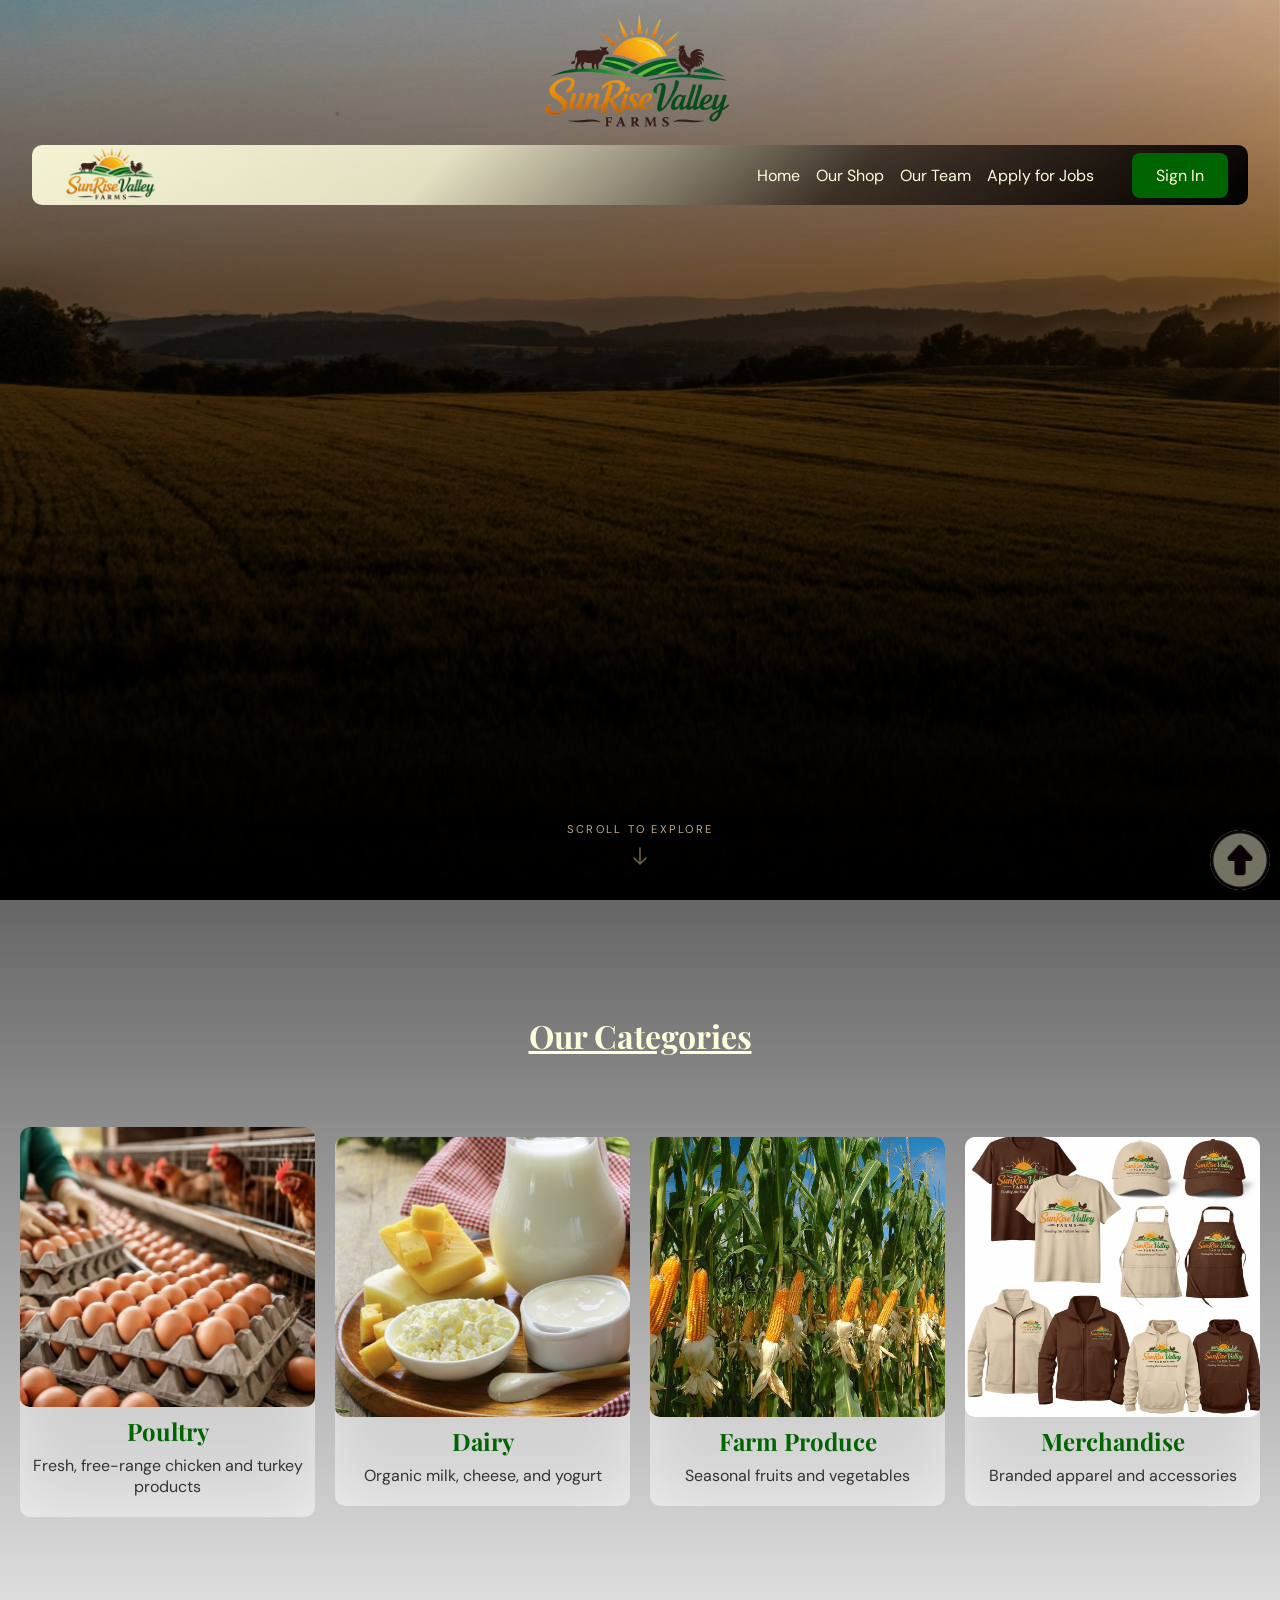
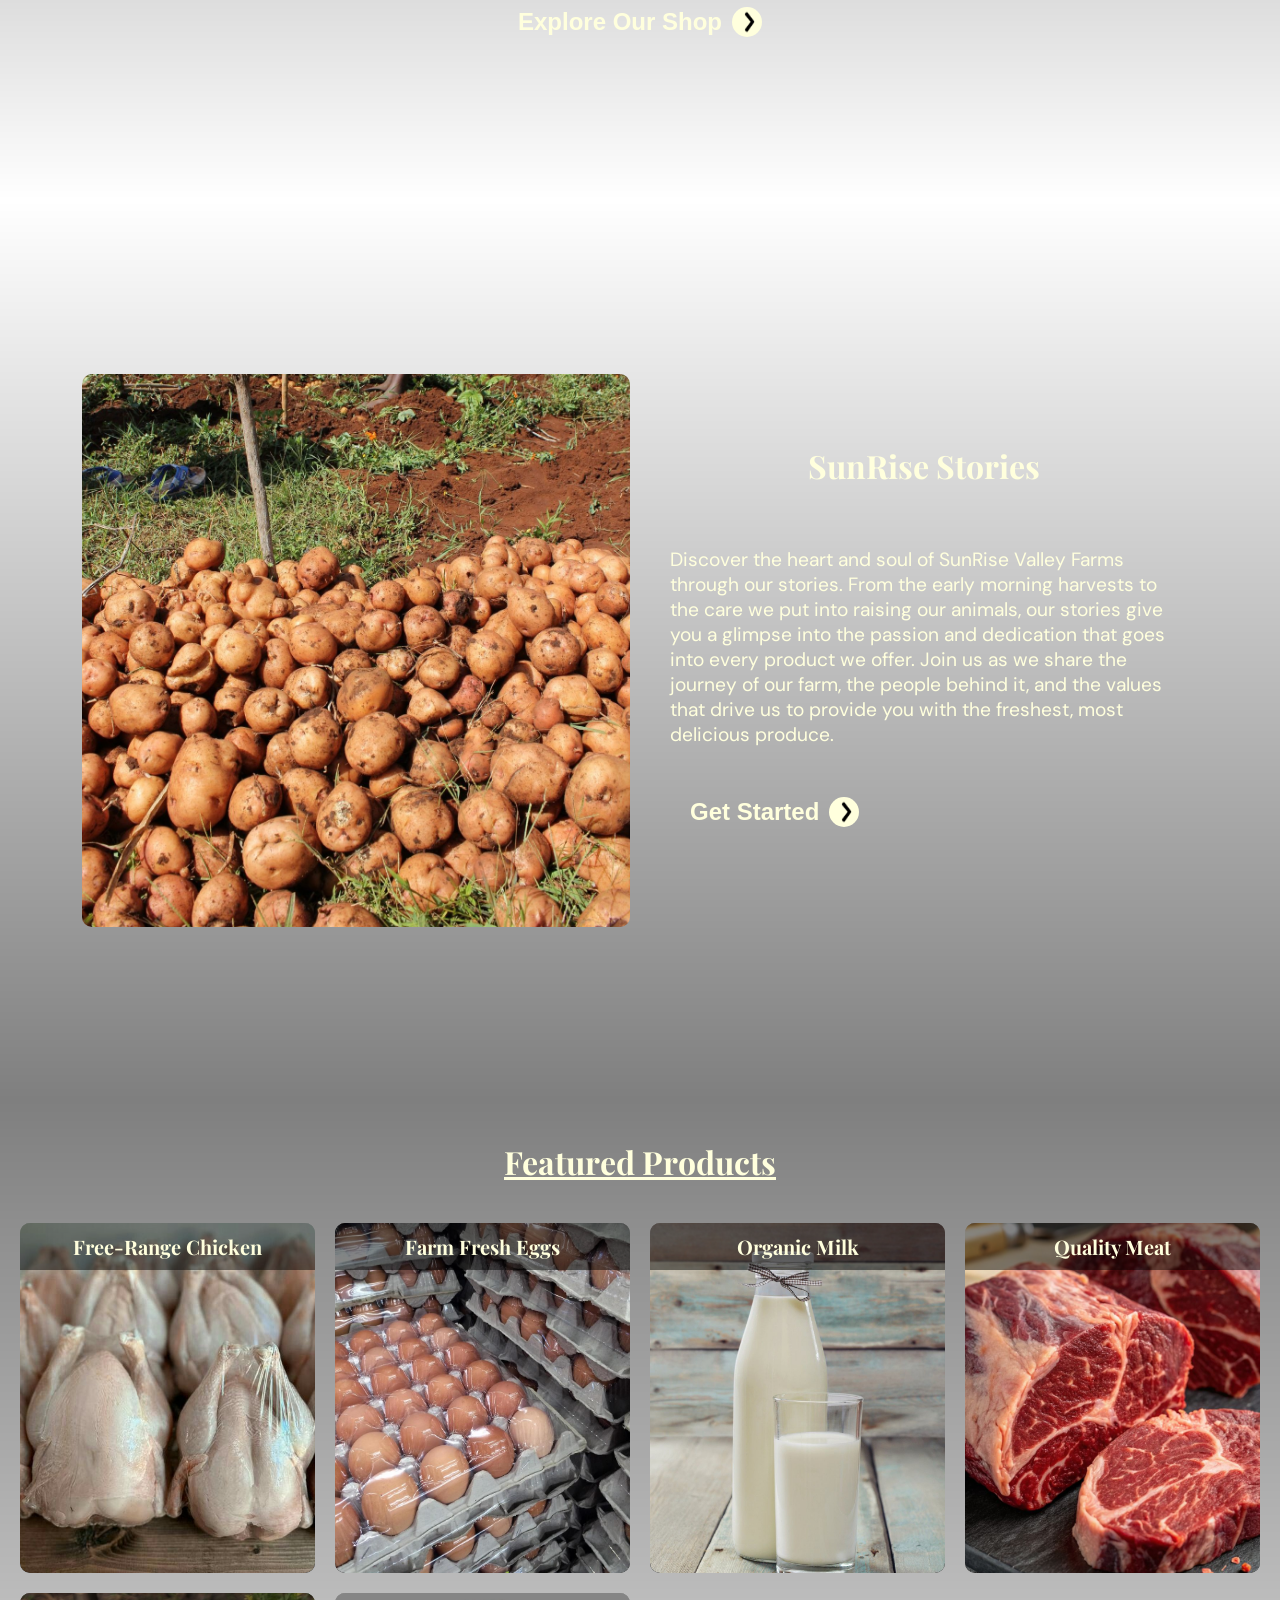
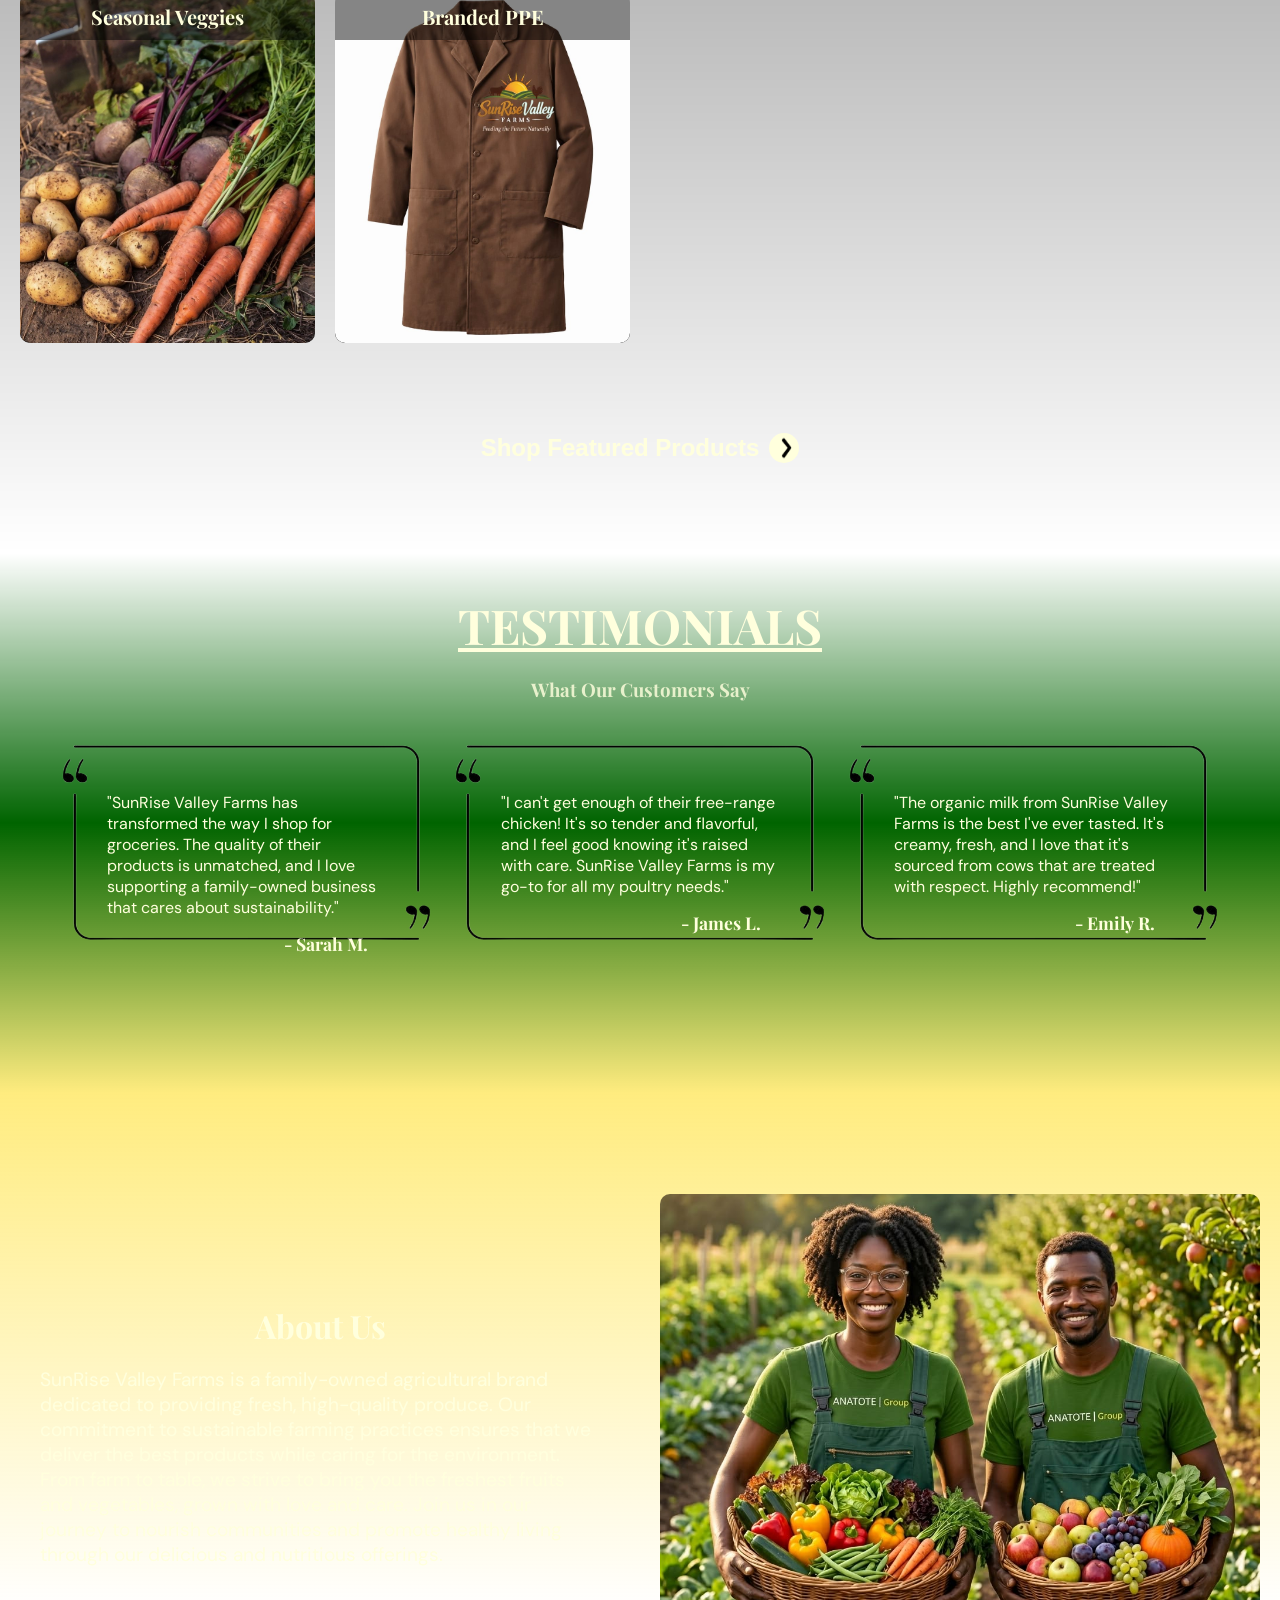
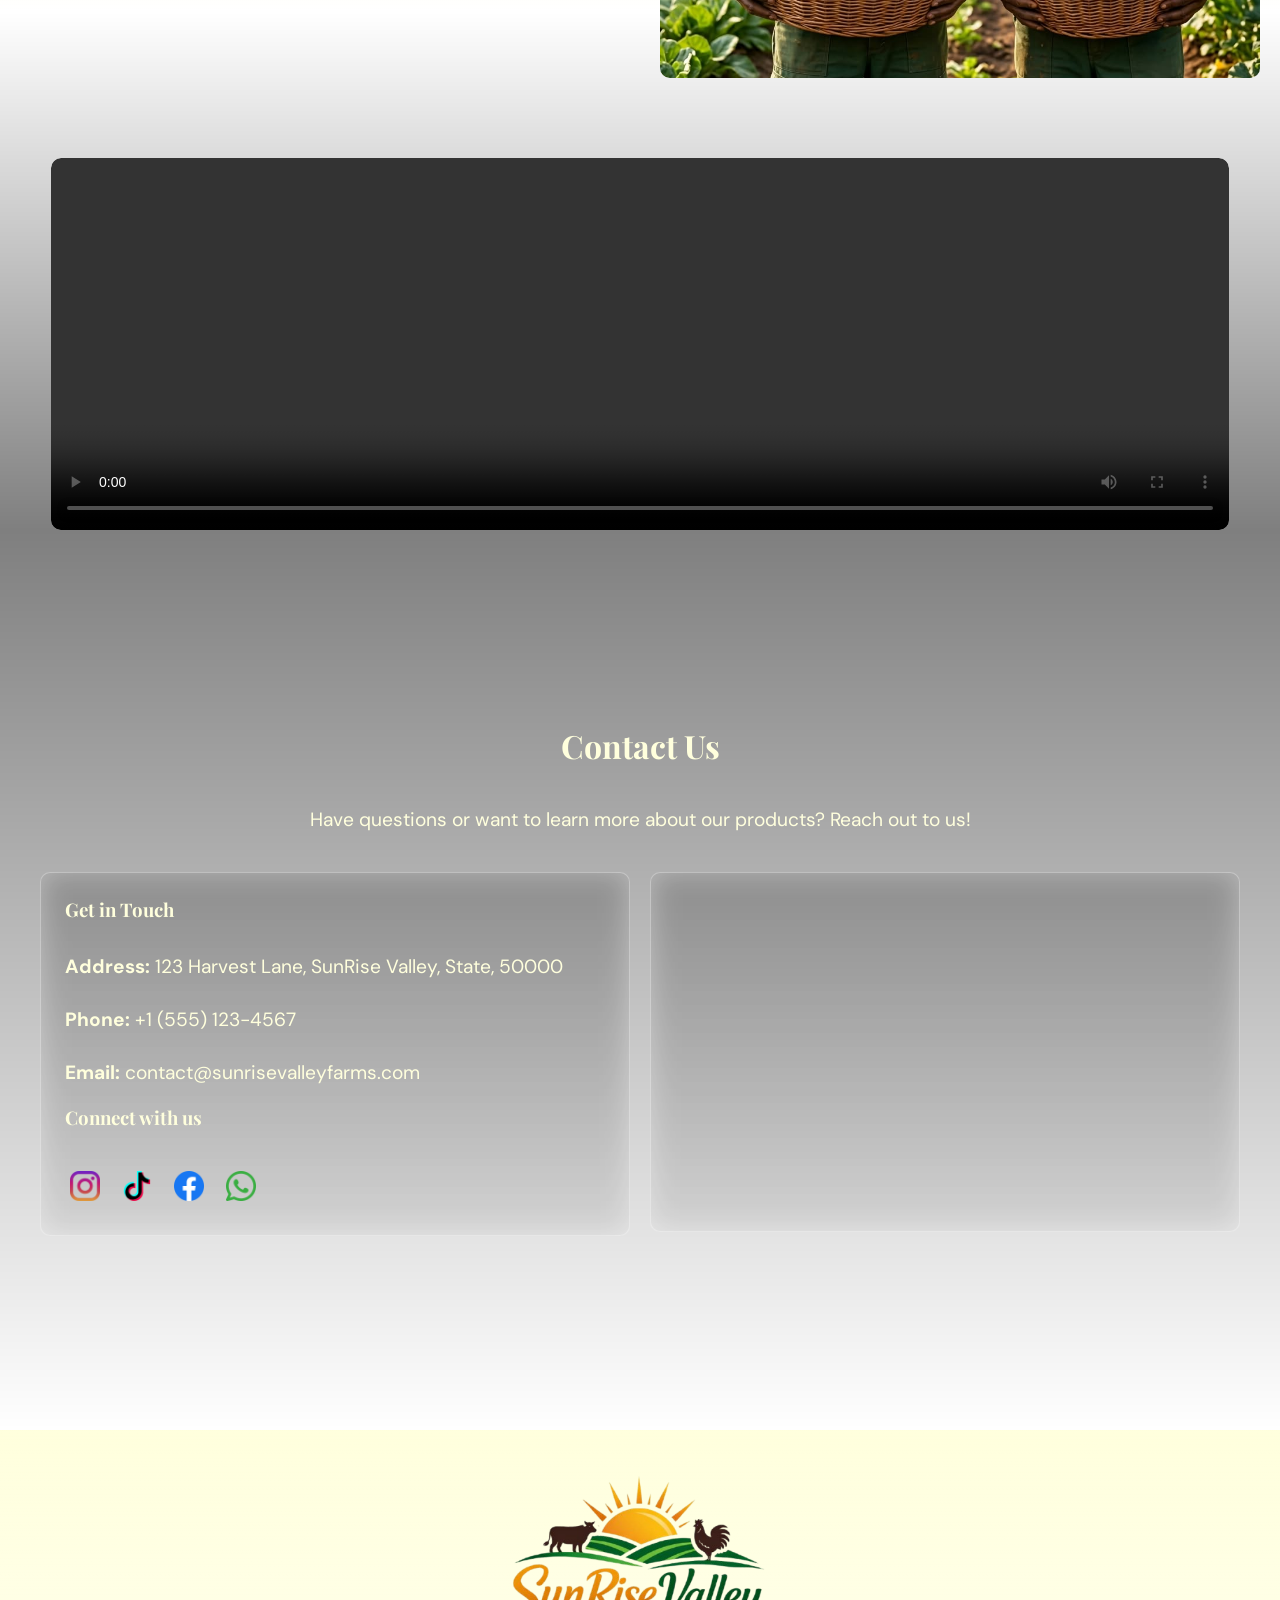
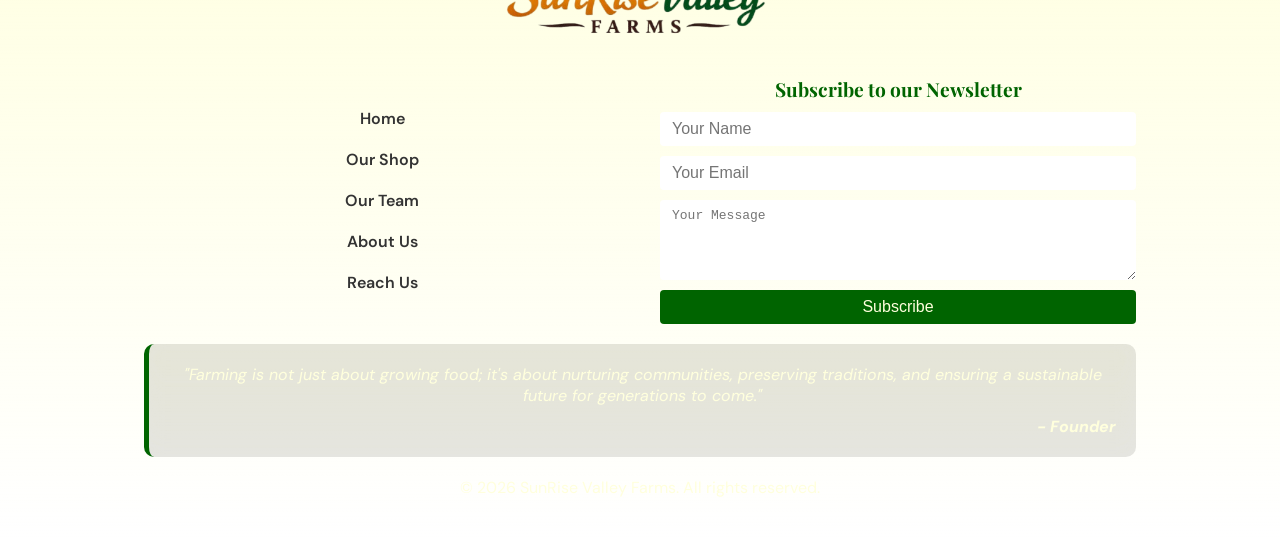
==== index.html @ 800fce88 "Add files via upload" ====
<!DOCTYPE html>
<html lang="en">
<head>
    <meta charset="UTF-8">
    <meta name="viewport" content="width=device-width, initial-scale=1.0">
    <meta name="description" content="SunRise Valley Farms is a family-owned agricultural brand dedicated to providing fresh, high-quality produce. Our commitment to sustainable farming practices ensures that we deliver the best products while caring for the environment. From farm to table, we strive to bring you the freshest fruits and vegetables, grown with love and care. Join us in our journey to nourish communities and promote healthy living through our delicious and nutritious offerings.">
    <link rel="stylesheet" href="meetTeam.css">
    <link rel="stylesheet" href="mainStyles.css">
    <link rel="shortcut icon" href="sunrise.png" type="image/png">
    <title>SunRise Valley Farms</title>
</head>
<body>
    <!-- Scroll to top button -->
    <a href="#hero" class="scroll-to-top" id="scrollToTop"><img src="up-arrow.png" alt="up arrow"></a>

<!-- Main Content -->
    <main>
<!-- Hero section -->
    <section id="hero" class="section">
        <div class="topContent">
<!-- Hero image and content -->
            <img class="frontImg" src="logoPic-removebg.png" alt="logo">
<!-- Main Header -->
        <header class="header" id="mainHeader">

        <!-- Logo -->
        <div class="logo">
            <a href="index.html"><img src="logoPic-removebg.png" alt="logo"></a>
        </div>
        <!-- Navigation -->
        <div class="mainNav">
            <ul class="navigation">
            <li><a href="index.html">Home</a></li>
            <li><a href="shop.html">Our Shop</a></li>
            <li><a href="meetTeam.html">Our Team</a></li>
            <li><a href="meetTeam.html">Apply for Jobs</a></li>
        </ul>
        <div class="navigation-actions">
          <a href="login.html" class="loginBtn">Sign In</a>
        </div>
        </div>

        <!-- Hamburger Menu Button -->
        <button class="hamburger" onclick="toggleMenu()">
            <span></span>
            <span></span>
            <span></span>
        </button>

        </header>
        <!-- Sidebar Menu -->
        <div id="sidebar" class="sidebar">
            <ul class="sidebar-nav">
                <li><a href="shop.html">Our Shop</a></li>
                <li><a href="meetTeam.html">Our Team</a></li>
                <li><a href="#about">About Us</a></li>
                <li><a href="#contact">Reach Us</a></li>
                <li><a href="meetTeam.html">Apply for Jobs</a></li>
            </ul>
            <a href="login.html" class="loginBtn">Sign In</a>
        </div>
        </div>

<!-- hero sliding images -->
         <div class="imageContainer">
            <!-- Our farms -->
            <div class="heroContent one">
                <img src="dryWheat.jpg" alt="field of wheat">
                <div class="heroText">
                  <h2>SunRise Valley Farms</h2>
            <p>Premium poultry, dairy, and farm produce - Grown with Care, delivered with pride</p>
                </div>
            </div>
            <!-- farm produce -->
            <div class="heroContent two">
                <img src="farmProduce.jpg" alt="veggies in the field">
                <div class="heroText">
                  <h2>Farm Produce</h2>
            <p>Premium poultry, dairy, and farm produce - Grown with Care, delivered with pride</p>
                </div>
            </div>
            <!-- poultry farms -->
            <div class="heroContent three">
                <img src="poultryPlace.jpg" alt="fresh farm eggs">
                <div class="heroText">
                  <h2>Our Poultry Farms</h2>
            <p>Premium poultry, dairy, and farm produce - Grown with Care, delivered with pride</p>
                </div>
            </div>
            <!-- men at work -->
            <div class="heroContent four">
                <img src="men@Work.jpg" alt="packaging process">
                <div class="heroText">
                  <h2>Farm Packaging</h2>
            <p>Premium poultry, dairy, and farm produce - Grown with Care, delivered with pride</p>
                </div>
            </div>
            <!-- transport -->
            <div class="heroContent five">
                <img src="transport.jpg" alt="transport trailer">
                <div class="heroText">
                  <h2>Fast Delivery</h2>
            <p>Premium poultry, dairy, and farm produce - Grown with Care, delivered with pride</p>
                </div>
            </div>
            
         </div>

            <div class="scroll-cue">
        <span>Scroll to explore</span>
        <svg width="16" height="24" viewBox="0 0 16 24" fill="none">
          <path d="M8 4v16M2 14l6 6 6-6" stroke="currentColor" stroke-width="1.5" stroke-linecap="round" stroke-linejoin="round"/>
        </svg>
      </div>
    </section>

<!-- categories -->
        <section id="categories" class="section">
            <h2>Our Categories</h2>
    <!-- poultry products-->
            <div class="category-grid">
                <div class="category-card">
                    <div class="imageWrapper">
                        <img src="poultry.jpg" alt="Poultry">
                    </div>
                    <h3>Poultry</h3>
                    <p>Fresh, free-range chicken and turkey products</p>
                </div>
    <!-- dairy products -->
                <div class="category-card">
                    <div class="imageWrapper">
                        <img src="dairy.jpg" alt="Dairy">
                    </div>
                    <h3>Dairy</h3>
                    <p>Organic milk, cheese, and yogurt</p>
                </div>
    <!-- farm products -->
                <div class="category-card">
                    <div class="imageWrapper">
                        <img src="farmProduce.jpg" alt="Farm Produce">
                    </div>
                    <h3>Farm Produce</h3>
                    <p>Seasonal fruits and vegetables</p>
                </div>
    <!-- merchandise and clothing -->
                <div class="category-card">
                    <div class="imageWrapper">
                        <img src="clothBrand.jpg" alt="Merchandise">
                    </div>
                    <h3>Merchandise</h3>
                    <p>Branded apparel and accessories</p>
                </div>
            </div>

    <!-- cta button, Explore shop -->
            <a href="shop.html"><button class="categories-cta">Explore Our Shop
                <img src="rightArrow.png" alt="right arrow">
            </button></a>
        </section>

<!-- short story -->
        <section id="stories" class="section">
          <div class="storiesContainer">
                            
            <div class="storiesImg">
                <img src="potatoes.jpg" alt="poultry talk">
            </div>

            <div class="storiesText">
                <h2>SunRise Stories</h2>
                <p>Discover the heart and soul of SunRise Valley Farms through our stories. From the early morning harvests to the care we put into raising our animals, our stories give you a glimpse into the passion and dedication that goes into every product we offer. Join us as we share the journey of our farm, the people behind it, and the values that drive us to provide you with the freshest, most delicious produce.</p>
                <a href="meetTeam.html">
                    <button class="stories-cta">Get Started
                    <img src="rightArrow.png" alt="right arrow">
                </button>
                </a>
            </div>
          </div>

        </section>

<!-- featured products -->
        <section id="featured" class="section">
            <h2>Featured Products</h2>
            <!-- Add featured product cards here -->
                <div class="featured-grid">
                    <!-- chicken -->
                    <div class="featured-card">
                        <div class="imageWrapper">
                            <img src="chicken1.jpg" alt="Featured Chicken">
                        </div>
                        <h3>Free-Range Chicken</h3>
                        <p>Our premium free-range chicken, raised with care and fed a natural diet for superior flavor and tenderness.</p>
                    </div>
                    <!-- eggs -->
                    <div class="featured-card">
                        <div class="imageWrapper">
                            <img src="packedEggs.jpg" alt="Featured farm fresh eggs">
                        </div>
                        <h3>Farm Fresh Eggs</h3>
                        <p>Our farm fresh eggs, collected daily from our happy hens, are rich in flavor and packed with nutrients.</p>
                    </div>
                    <!-- organic milk -->
                    <div class="featured-card">
                        <div class="imageWrapper">
                            <img src="organicMilk.jpg" alt="Featured fresh milk">
                        </div>
                        <h3>Organic Milk</h3>
                        <p>Our organic milk, sourced from cows that graze on lush pastures and are never treated with hormones or antibiotics.</p>
                    </div>
                    <!-- Quality meat -->
                    <div class="featured-card">
                        <div class="imageWrapper">
                            <img src="rawBeef.jpg" alt="Featured meat produce">
                        </div>
                        <h3>Quality Meat</h3>
                        <p>Our quality meat, including beef and pork, is raised sustainably and processed with care to ensure the best taste and texture.</p>
                    </div>
                    <!-- seasonal veggies -->
                    <div class="featured-card">
                        <div class="imageWrapper">
                            <img src="vegetables1.jpg" alt="Featured seasonal veggies">
                        </div>
                        <h3>Seasonal Veggies</h3>
                        <p>Our seasonal vegetables, harvested at peak freshness to ensure vibrant flavors and maximum nutrition.</p>
                    </div>
                    <!-- branded ppes -->
                    <div class="featured-card">
                        <div class="imageWrapper">
                            <img src="farmingPPE.jpg" alt="Featured PPE">
                        </div>
                        <h3>Branded PPE</h3>
                        <p>Protect yourself with our branded personal protective equipment, designed for comfort and safety.</p>
                    </div>

                    
                </div>
                <!-- cta button -->
                    <a href="shop.html">
                        <button class="featured-cta">Shop Featured Products
                        <img src="rightArrow.png" alt="right arrow">
                    </button>
                    </a>
        </section>

<!-- testimonials -->
        <section id="testimonials">
            <h2>TESTIMONIALS</h2>
            <h3>What Our Customers Say</h3>
           
                <!-- Add testimonial cards here -->
                    <div class="testimonial-grid">
                        <!-- testimonial 1 -->
                        <div class="testimonial-card">
                            <img src="commentWindow.png" alt="comment window">
                            <div class="testimonies">
                                <p>"SunRise Valley Farms has transformed the way I shop for groceries. The quality of their products is unmatched, and I love supporting a family-owned business that cares about sustainability."</p>
                            <h4>- Sarah M.</h4>
                            </div>
                        </div>
                        <!-- testimonial 2 -->
                        <div class="testimonial-card">
                            <img src="commentWindow.png" alt="comment window">
                            <div class="testimonies">
                                <p>"I can't get enough of their free-range chicken! It's so tender and flavorful, and I feel good knowing it's raised with care. SunRise Valley Farms is my go-to for all my poultry needs."</p>
                                <h4>- James L.</h4>
                            </div>
                        </div>
                        <!-- testimonial 3 -->
                        <div class="testimonial-card">
                            <img src="commentWindow.png" alt="comment window">
                            <div class="testimonies">
                                <p>"The organic milk from SunRise Valley Farms is the best I've ever tasted. It's creamy, fresh, and I love that it's sourced from cows that are treated with respect. Highly recommend!"</p>
                            <h4>- Emily R.</h4>
                            </div>
                        </div>
                    </div>
        </section>

<!-- about us -->
        <section id="about" class="section">
            
            <div class="aboutContainer">
                <div class="aboutText">
                    <h2>About Us</h2>
                <p>SunRise Valley Farms is a family-owned agricultural brand dedicated to providing fresh, high-quality produce. Our commitment to sustainable farming practices ensures that we deliver the best products while caring for the environment. From farm to table, we strive to bring you the freshest fruits and vegetables, grown with love and care. Join us in our journey to nourish communities and promote healthy living through our delicious and nutritious offerings.</p>
                </div>

                <div class="aboutImage">
                    <img src="coupleHarvest.jpg" alt="SunRise Valley Farms">
                </div>
            </div>

            <!-- video -->
             <div class="videoContainer">
                <video src="wakeUp.mp4" id="localVideo" controls>
                    <source src="" type="video/mp4">
                </video>
             </div>
        </section>

<!-- contact us -->
        <section id="contact" class="section">
            <h2>Contact Us</h2>
            <p>Have questions or want to learn more about our products? Reach out to us!</p>
            <div class="contactGrid">
                <div class="contactInfo">
                    <h3>Get in Touch</h3>
                    <p><strong>Address:</strong> 123 Harvest Lane, SunRise Valley, State, 50000</p>
                    <p><strong>Phone:</strong> +1 (555) 123-4567</p>
                    <p><strong>Email:</strong> contact@sunrisevalleyfarms.com</p>

                    <h3>Connect with us</h3>
                    <div class="socialLinks">
                        <a href="https://www.instagram.com" target="_blank" rel="noopener noreferrer"><img src="instagram.png" alt=""></a>
                        <a href="https://www.tiktok.com" target="_blank" rel="noopener noreferrer"><img src="tik-tok.png" alt=""></a>
                        <a href="https://www.facebook.com" target="_blank" rel="noopener noreferrer"><img src="facebook.png" alt=""></a>
                        <a href="https://wa.me/15551234567" target="_blank" rel="noopener noreferrer"><img src="whatsapp.png" alt=""></a>
                    </div>
                </div>

                <div class="contactMap">
                    <iframe title="SunRise Valley Farms map" src="https://www.google.com/maps/embed?pb=!1m18!1m12!1m3!1d3155.123456789012!2d-122.41941548468102!3d37.7749292797596!2m3!1f0!2f0!3f0!3m2!1i1024!2i768!4f13.1!3m3!1m2!1s0x8085809c9e91011b%3A0x1a2b3c4d5e6f7g8h!2sGolden%20Gate%20Bridge!5e0!3m2!1sen!2sus!4v1600000000000!5m2!1sen!2sus" width="100%" height="100%" style="border:0;" allowfullscreen="" loading="lazy"></iframe>
                </div>
            </div>
        </section>

    </main>

<!-- footer -->
    <footer>
        <div class="footer-content">
            <div class="footer-logo">
                <a href="index.html#hero"><img src="logoPic-removebg.png" alt="SunRise Valley Farms Logo"></a>
            </div>
            <div class="footer-bottom">
                <div class="footer-nav">
                    <ul>
                        <li><a href="index.html">Home</a></li>
                        <li><a href="shop.html">Our Shop</a></li>
                        <li><a href="meetTeam.html">Our Team</a></li>
                        <li><a href="#about">About Us</a></li>
                        <li><a href="#contact">Reach Us</a></li>
                    </ul>
                </div>
                <div class="newsletter">
                    <h4>Subscribe to our Newsletter</h4>
                    <form>
                        <input type="text" placeholder="Your Name" required>
                        <input type="email" placeholder="Your Email" required>
                        <textarea placeholder="Your Message" required></textarea>
                        <button type="submit">Subscribe</button>
                    </form>
                </div>
            </div>
            <blockquote>
                "Farming is not just about growing food; it's about nurturing communities, preserving traditions, and ensuring a sustainable future for generations to come."
                <cite>- Founder</cite>
            </blockquote>
            <div class="copyright">
                <p>&copy; 2026 SunRise Valley Farms. All rights reserved.</p>
            </div>
        </div>
    </footer>

<!-- scripts -->
     <script src="main.js"></script>

<!-- Page Transition Overlay -->
<div id="page-transition" class="page-transition">
    <div class="page-container">
        <div class="page-front">
            <div class="page-content">
                <img src="logoPic-169.jpg" alt="logo pic">
                <h1>Welcome to SunRise Valley Farms</h1>
            </div>
        <div class="page-number">1</div>
    </div>
    <div class="page-back">
        <div class="page-content">
            <h1>Our Shop</h1>
                <p>Page 2</p>
        </div>
    <div class="page-number">2</div>
    </div>
    </div>
</div>
</body>
</html>
---- meetTeam.css ----
*{ margin: 0; padding: 0; box-sizing: border-box; }

  :root {
    --cream: #F7F3EC;
    --earth: #3B2F1E;
    --earth-mid: #6B5440;
    --earth-light: #C4A882;
    --sage: #6B7C5C;
    --sage-light: #A8B89A;
    --sage-bg: #EFF2EB;
    --rust: #B5593A;
    --rust-light: #E8C4B0;
    --gold: #C9973A;
    --gold-light: #F0DEB8;
    --white: #FEFEFE;
    --section-h: 100vh;
  }

  html { scroll-behavior: smooth; }

  body {
    font-family: 'DM Sans', sans-serif;
    height: 100%;
    color: var(--cream);
    overflow-x: hidden;
  }

  /* ── NORMAL SCROLL LAYOUT ── */
  .scroll-container { position: relative; }

  .panel-track { height: auto; }

  .panel {
    min-height: 100vh;
  }

  /* ── HERO PANEL ── */
  .topContent{
    position: fixed;
  }

  .hero-eyebrow {
    font-family: 'DM Sans', sans-serif;
    font-weight: 300;
    font-size: 0.75rem;
    letter-spacing: 0.35em;
    text-transform: uppercase;
    color: #ffd;
    margin-bottom: 1.5rem;
    z-index: 10;
  }

  .hero-title {
    font-family: 'Playfair Display', serif;
    font-size: clamp(3rem, 8vw, 7rem);
    font-weight: 400;
    line-height: 1.05;
    color: var(--cream);
    margin-bottom: 1rem;
    z-index: 10;
  }

  .hero-title em {
    color: gold;
    font-style: italic;
  }

  .hero-sub {
    font-size: 1rem;
    font-weight: 300;
    color: var(--earth-light);
    max-width: 480px;
    line-height: 1.7;
    margin: auto auto 3rem;
    z-index: 10;
  }

  .scroll-cue {
    display: flex;
    flex-direction: column;
    align-items: center;
    gap: 8px;
    color: var(--earth-light);
    font-size: 0.7rem;
    letter-spacing: 0.2em;
    text-transform: uppercase;
    animation: float 2s ease-in-out infinite;
    z-index: 20;
    margin-top: auto;
    margin-bottom: 2rem;
  }

  .scroll-cue svg { opacity: 0.6; }

  @keyframes float {
    0%, 100% { transform: translateY(0); }
    50% { transform: translateY(6px); }
  }

  /* ── SECTION PANELS ── */
  .section-panel {
    overflow: hidden;
    background: linear-gradient(to bottom, rgba(0, 0, 0, 0.829), #0000004f);
    color: var(--cream);
  }
  

  /* ── SECTION INNARDS ── */
  .section-inner {
    width: 100%;
    height: 100%;
    display: flex;
    flex-direction: column;
    padding: 3rem 4rem;
    overflow: hidden;
  }

  @media (max-width: 768px) {
    .section-inner { padding: 2rem 1.5rem; }
  }

  .section-tag {
    font-size: 0.68rem;
    letter-spacing: 0.3em;
    text-transform: uppercase;
    font-weight: 500;
    margin-bottom: 0.5rem;
    opacity: 0.55;
  }

  .section-title {
    font-family: 'Playfair Display', serif;
    font-size: clamp(1.8rem, 4vw, 3.2rem);
    font-weight: 400;
    line-height: 1.1;
    margin-bottom: 2rem;
  }

  /* ── TEAM GRID ── */
  .team-grid {
    display: grid;
    grid-template-columns: repeat(auto-fill, minmax(300px, 1fr));
    gap: 1rem;
    flex: 1;
    align-content: start;
    overflow: hidden;
    padding: 10px 0;
  }

  .member-card {
    border-radius: 1rem;
    padding: 1.2rem 1rem;
    display: flex;
    flex-direction: column;
    gap: 0.6rem;
    transition: transform 0.3s ease;
    cursor: default;
    position: relative;
    overflow: hidden;
    background: var(--earth); 
    color: var(--cream);
  }

  .member-card:hover { transform: translateY(-3px); }

  .member-avatar {
    width: 44px;
    height: 44px;
    border-radius: 50%;
    display: flex;
    align-items: center;
    justify-content: center;
    font-family: 'Playfair Display', serif;
    font-size: 1rem;
    font-weight: 600;
    flex-shrink: 0;
  }

  #ops-panel .member-avatar     { background: var(--earth-light); color: var(--earth); }
  #tech-panel .member-avatar    { background: var(--sage); color: var(--cream); }
  #biz-panel .member-avatar     { background: var(--earth); color: var(--cream); }
  #sustain-panel .member-avatar { background: var(--sage-light); color: var(--earth); }
  #community-panel .member-avatar { background: var(--gold); color: var(--earth); }

  .member-role {
    font-size: 0.65rem;
    letter-spacing: 0.2em;
    text-transform: uppercase;
    font-weight: 500;
    opacity: 0.55;
  }

  .member-name {
    font-family: 'Playfair Display', serif;
    font-size: 1.05rem;
    font-weight: 400;
    line-height: 1.2;
  }

  .member-bio {
    font-size: 0.78rem;
    font-weight: 300;
    opacity: 0.7;
    line-height: 1.55;
  }

  /* accent bar */
  .member-card::before {
    content: '';
    position: absolute;
    top: 0; left: 0; right: 0;
    height: 2px;
    opacity: 0;
    transition: opacity 0.3s ease;
  }
  .member-card:hover::before { opacity: 1; }

  #ops-panel .member-card::before { background: var(--earth-light); }
  #tech-panel .member-card::before { background: var(--sage-light); }
  #biz-panel .member-card::before { background: var(--rust); }
  #sustain-panel .member-card::before { background: var(--sage-light); }
  #community-panel .member-card::before { background: var(--gold); }

  /* ── DIVIDER LINE ── */
  .section-divider {
    width: 40px;
    height: 1px;
    margin: 0 0 1.5rem;
    opacity: 0.3;
  }

  #ops-panel .section-divider,
  #biz-panel .section-divider,
  #community-panel .section-divider { background: var(--earth); }
  #tech-panel .section-divider,
  #sustain-panel .section-divider   { background: var(--cream); }

  /* careers page */
/* Job search and positions styles */
.job-search {
    margin-bottom: 30px;
}

.job-search input {
    width: 50%;
    padding: 15px;
    border: 1px solid #ddd;
    border-radius: 50px;
    font-size: 1rem;
    outline: none;
    box-sizing: border-box;
    background: #ffd;
}
.job-search input::placeholder{
    color: #006400;
}

.job-grid {
    display: grid;
    grid-template-columns: repeat(auto-fit, minmax(300px, 1fr));
    gap: 20px;
}

.job-card {
    border-top: 3px solid transparent;
    border-radius: 10px;
    padding: 20px;
    background: #ffd;
    transition: transform 0.3s ease;
}

.job-card:hover {
  transform: translateY(-4px);
  border-top: 3px solid #4CAF50;
}

.job-card h3 {
    padding: 2px 0;
    color: #2E7D32;
    margin-bottom: 10px;
    position: relative;
    width: fit-content;
}
.job-card h3::after {
    content: "";
    position: absolute;
    left: 0;
    bottom: 0;
    width: 50%;
    height: 1px;
    background-color: #006400;


}
.job-card p {
  color: #333;
    margin-bottom: 10px;
}
.apply-btn {
    background: #4CAF50;
    color: white;
    border: none;
    padding: 10px 20px;
    border-radius: 5px;
    cursor: pointer;
    text-decoration: none;
    display: inline-block;
    transition: background 0.3s;
}
.apply-btn:hover {
    background: #2E7D32;
}


  /* ── FOOTER PANEL ── */
  #footer-panel {
    background: var(--earth);
    color: var(--cream);
    justify-content: center;
    align-items: center;
    text-align: center;
  }

  .footer-logo {
    font-family: 'Playfair Display', serif;
    font-size: 2rem;
    font-weight: 400;
    color: var(--earth-light);
    margin-bottom: 0.5rem;
  }

  .footer-tagline {
    font-size: 0.8rem;
    letter-spacing: 0.2em;
    text-transform: uppercase;
    color: var(--earth-light);
    opacity: 0.6;
  }
  /* ── CONTENT FADE-IN ON SCROLL (JS-driven, continuous) ── */
  .section-inner > * {
    opacity: 0;
    transform: translateY(20px);
    will-change: opacity, transform;
  }
---- mainStyles.css ----
@import url('https://fonts.googleapis.com/css2?family=Playfair+Display:ital,wght@0,400;0,600;1,400&family=DM+Sans:wght@300;400;500&display=swap');

/* Page Transition Styles */
.page-transition {
    position: fixed;
    top: 0;
    left: 0;
    width: 100%;
    height: 100%;
    background: #ffd;
    z-index: 9999;
    perspective: 2000px;
    display: none;
    overflow: hidden;
    opacity: 0;
    transition: opacity 0.3s ease;
}

.page-transition.active {
    display: block;
    opacity: 1;
}

.page-container {
    position: relative;
    width: 100%;
    height: 100%;
    transform-style: preserve-3d;
    transition: transform 1.2s cubic-bezier(0.25, 0.46, 0.45, 0.94);
}

.page-container.flipping {
    transform: rotateY(-180deg);
}

.page-front, .page-back {
    position: absolute;
    top: 0;
    left: 0;
    width: 100%;
    height: 100%;
    backface-visibility: hidden;
    background: none;
    display: flex;
    align-items: center;
    justify-content: center;
    border-radius: 0 10px 10px 0;
    box-shadow: 
        0 0 50px rgba(0,0,0,0.1),
        inset 0 0 20px rgba(255,255,255,0.1);
}

.page-front {
    background: url(logoPic-169.jpg);
    background-repeat: no-repeat;
    background-position: center;
    background-size: cover;
    transform: rotateY(0deg);
}

.page-back {
    transform: rotateY(180deg);
}

.page-content {
    text-align: center;
    color: #2d5a27;
    font-family: 'Playfair Display', serif;
}
.page-content h1 {
    font-size: 3rem;
    margin-bottom: 1rem;
    text-shadow: 2px 2px 4px rgba(0,0,0,0.1);
}

.page-content p {
    font-size: 1.2rem;
    font-family: 'DM Sans', sans-serif;
    opacity: 0.8;
}

.page-number {
    position: absolute;
    bottom: 2rem;
    right: 2rem;
    font-size: 4rem;
    font-weight: bold;
    color: rgba(45, 90, 39, 0.3);
    font-family: 'Playfair Display', serif;
}

*{
    margin: 0;
    padding: 0;
    box-sizing: border-box;
}
html, body {
    height: 100%;
    scroll-behavior: smooth;
    opacity: 0;
    animation: fadeIn 0.8s ease forwards;
    background: url('settingSunFarm.jpg') center/cover fixed no-repeat;
    color: #333;
}

@keyframes fadeIn {
    to {
        opacity: 1;
    }
}
body {
    position: relative;
    font-family: 'DM Sans', sans-serif;
    background: transparent;
}

/* Heading font styles */
h1, h2, h3, h4, h5, h6 {
    font-family: 'Playfair Display', serif;
}

.scroll-to-top{
    height: 60px;
    width: 60px;
    border-radius: 50%;
}
.scroll-to-top img{
    position: fixed;
    bottom: 10px;
    right: 10px;
    width: 60px;
    height: 60px;
    background: rgba(255, 255, 221, 0.751);
    border-radius: 50%;
    opacity: 0.6;
    cursor: pointer;
    z-index: 1000;
    transition: opacity 0.3s ease, transform 0.3s ease;
}
.scroll-to-top img:hover{
    opacity: 1;
    transform: scale(1.1);
}
.section{
    min-height: 100vh;
    background: transparent;
}
a{
    text-decoration: none;
}

/* hero section styles */
#hero{
    position: relative;
    background: linear-gradient(to bottom, rgba(0, 0, 0, 0.1), rgba(0, 0, 0, 0.8));
    display: flex;
    flex-direction: column;
    color: #ffd;
    text-align: center;
    height: 100vh;
}
.topContent{
    position: sticky;
    top: 0;
    width: 100%;
    display: flex;
    flex-direction: column;
    justify-content: center;
    align-items: center;
    z-index: 30;
    gap: 15px;
    padding: 10px 0;
    overflow: visible;
}

#hero .frontImg{
    width: min(90vw, 280px);
    height: auto;
    max-height: 120px;
    object-fit: contain;
    background: none;
    z-index: 1000;
    margin: 0;
    padding: 0;
}
/* header styles */
.header {
    height: 60px;
    width: 95%;
    display: flex;
    align-items: center;
    justify-content: space-between;
    background: linear-gradient(135deg, rgba(255, 255, 221, 0.918), rgba(255, 255, 221, 0.8), #00000080, #000000);
    padding: 10px 20px;
    color: white;
    text-align: center;
    border-radius: 10px;
    z-index: 20;
}

.logo{
    margin-left: 0;
}
.logo img{
    width: 120px;
    height: 40px;
    max-width: 100%;
    height: auto;
    object-fit: cover;
}
.mainNav{
    display: flex;
    align-items: center;
    gap: 20px;
}
.header .navigation{
    display: flex;
    justify-content: center;
    padding: 10px;
}
.navigation li{
    list-style: none;
}
.loginBtn{
    background-color: #006400; /* your preferred color */
  color: #ffd;
  padding: 12px 24px;
  border: none;
  border-radius: 8px;
  cursor: pointer;
  font-size: 16px;
  transition: background-color 0.5s ease, box-shadow 0.3s ease, color 0.3s ease;
  animation: float 3s ease-in-out infinite;
}
.loginBtn:hover{
    color: #4CAF50;
    background: #ffd;
}
@keyframes float {
    0%, 100% {
        transform: translateY(0);
    }
    50% {
        transform: translateY(-5px);
    }
    100% {
        transform: translateY(0);
    }
}

.navigation a{
    color: #ffd;
    text-decoration: none;
    padding: 4px 8px;
    cursor: pointer;
    transition: opacity 0.3s ease, text-decoration 0.3s ease, text-decoration-thickness 0.3s ease, color 0.3s ease;
}
.navigation a:hover{
    opacity: 0.8;
    color: #ffd;
    text-decoration: underline;
    text-decoration-thickness: 2px;
}
.navigation a:active{
    font-weight: bold;
}
/* Hamburger Menu */
.hamburger {
    display: none;
    flex-direction: column;
    background: #006400;
    border: none;
    border-radius: 10px;
    cursor: pointer;
    padding: 8px;
}
.hamburger span {
    width: 25px;
    height: 3px;
    background: #ffd;
    margin: 3px 0;
    transition: 0.3s;
}
/* Sidebar Menu */
.sidebar {
    display: none;
    position: fixed;
    top: 0;
    right: 0;
    width: 200px;
    height: 50%;
    background: rgba(0, 0, 0, 0.6);
    backdrop-filter: blur(5px);
    transition: right 0.3s ease;
    z-index: 2000;
    padding-top: 20px;
    border-bottom-left-radius: 10px;
    border-top-left-radius: 10px;
}
.sidebar.open {
    right: 0;
}
.sidebar-nav {
    list-style: none;
    display: flex;
    flex-direction: column;
    align-items: flex-start;
    padding: 10px;
}
.sidebar-nav li {
    margin: 4px 0;
}
.sidebar-nav a {
    color: #ffd;
    text-decoration: none;
    font-size: 18px;
    display: block;
    padding: 10px;
    border-radius: 5px;
    transition: background 0.3s ease, transform 0.3s ease;
}
.sidebar-nav a:hover {
    background: #006400;
}
.sidebar-nav a:active{
    transform: translateY(-4px);
}
.sidebar .loginBtn {
    position: absolute;
    bottom: 20px;
    left: 30px;
    background: #006400;
    color: #ffd;
    text-align: center;
}

/* sliding images  */
.imageContainer {
  position: absolute;
  width: 100%;
  height: 100vh;        /* full screen height */
  overflow: hidden;
  background: linear-gradient(to bottom, #00000000, #000);
}

.heroContent {
  position: absolute;
  display: flex;
  flex-direction: column;
  justify-content: center;
  align-items: center;
  width: 100%;
  height: 100%;
  left: 100%;           /* start off-screen to the right */
  animation: slideShow 20s infinite;
}
.heroContent img{
  width: 100%;
  height: 100%;
  object-fit: cover;
}
.heroContent .heroText{
    position: absolute;
    min-height: 100vh;
    width: 100%;
    background: linear-gradient(to bottom, transparent, #000000);
    display: flex;
    flex-direction: column;
    justify-content: center;
    align-items: center;

}
.heroContent .heroText h1{
    font-size: clamp(3rem, 8vw, 7rem);
}

/* Each slide starts at a different time */
.heroContent.one { 
  animation-delay: 0;
  z-index: 0;

}
.heroContent.two { 
  animation-delay: 4s;
  z-index: 1;

}
.heroContent.three { 
  animation-delay: 8s;
  z-index: 2;

}
.heroContent.four { 
  animation-delay: 12s;
  z-index: 3;

}
.heroContent.five { 
  animation-delay: 16s;
  z-index: 4;

}

@keyframes slideShow {
  0%   { left: 100%; }       /* off-screen right */
  5%   { left: 0; }          /* slide in */
  25%  { left: 0; }          /* stay full screen (pause ~3s) */
  30%  { left: -100%; }      /* slide out left */
  100% { left: -100%; }      /* remain off-screen */
}

#hero h2{
    font-size: clamp(2.5em, 8vw, 3em);
    font-style: italic;
    padding-bottom: 50px;
    z-index: 10;
}

/* categories styles */
#categories{
    display: flex;
    flex-direction: column;
    justify-content: center;
    align-items: center;
    gap: 20px;
    padding: 40px 0;
    background: linear-gradient(to bottom, rgba(0, 0, 0, 0.6), transparent);

}
#categories h2{
    text-align: center;
    font-size: 2em;
    margin-bottom: 30px;
    color: #ffd;
    text-decoration: underline;
}
.category-grid{
    width: 100%;
    display: grid;
    grid-template-columns: repeat(auto-fit, minmax(250px, 1fr));
    gap: 20px;
    justify-content: center;
    align-items: center;
    padding: 20px;
}
.category-card{
    min-height: 300px;
    background: #ffffff96;
    backdrop-filter: blur(30px);
    border: none;
    border-radius: 10px;
    overflow: hidden;
    text-align: center;
    transition: transform 0.3s ease, box-shadow 0.3s ease;
}
.category-card:hover{
    transform: translateY(-5px);
    box-shadow: 0 4px 8px rgba(0, 0, 0, 0.5);
}
.imageWrapper{
    width: 100%;
    height: 280px;
    border-bottom-right-radius: 10px;
    border-bottom-left-radius: 10px;
    overflow: hidden;
}
.imageWrapper img{
    width: 100%;
    height: 100%;
    object-fit: cover;
}
.category-card h3{
    font-size: 1.5em;
    color: #006400;
    padding: 8px 0;
}
.category-card p{
    font-size: 1em;
    color: #333;
    padding: 0 10px 20px;
}
.categories-cta{
    display: flex;
    align-items: center;
    width: fit-content;
    margin: 40px auto;
    background: none;
    border: none;
    color: #ffd;
    padding: 10px 20px;
    text-decoration: none;
    font-size: 1.5em;
    font-weight: bolder;
    border-radius: 10px;
    cursor: pointer;
    transition: text-decoration 0.3s ease;
}
.categories-cta:hover{
    text-decoration: underline;
}
.categories-cta img{
    background-color: #ffd;
    border-radius: 15px;
    width: 30px;
    height: 30px;
    padding-left: 5px;
    margin-left: 10px;
    transition: transform 0.3s ease;
}
.categories-cta:hover img{
    transform: translateX(5px);
}
/* story */
#stories{
    display: flex;
    flex-direction: column;
    align-items: center;
    justify-content: center;
    padding: 40px 20px;
    background: linear-gradient(to bottom, transparent, #00000080);
}
.storiesContainer{
    display: grid;
    grid-template-columns: 1fr 1fr;
    gap: 20px;
    justify-content: center;
    align-items: center;
    width: 90%;
    height: 80%;
}
.storiesImg{
    width: 100%;
    height: 100%;
    border-radius: 10px;
    overflow: hidden;
}
.storiesImg img{
    width: 100%;
    height: 100%;
    object-fit: cover;
}
.storiesText{
    display: flex;
    flex-direction: column;
    gap: 20px;
    padding: 0 20px;
}
.storiesText h2{
    font-size: 2em;
    color: #ffd;
    text-decoration: none;
    text-align: center;
    margin-bottom: 40px;
}
.storiesText p{
    font-size: 1.2em;
    color: #ffd;
}
.stories-cta{
    display: flex;
    align-items: center;
    width: fit-content;
    margin: 20px 0;
    background: none;
    border: none;
    color: #ffd;
    padding: 10px 20px;
    text-decoration: none;
    font-size: 1.5em;
    font-weight: bolder;
    cursor: pointer;
    transition: text-decoration 0.3s ease;
}
.stories-cta:hover{
    text-decoration: underline;
}
.stories-cta img{
    background-color: #ffd;
    border-radius: 15px;
    width: 30px;
    height: 30px;
    padding-left: 5px;
    margin-left: 10px;
    transition: transform 0.3s ease;
}
.stories-cta:hover img{
    transform: translateX(5px);
}

/* featured products styles */
#featured{
    display: flex;
    flex-direction: column;
    gap: 40px;
    align-items: center;
    justify-content: center;
    padding: 40px 20px;
    background: linear-gradient(to bottom, #00000080, #00000000);
}
#featured h2{
    font-size: 2em;
    color: #ffd;
    text-decoration: underline;
}
.featured-grid{
    width: 100%;
    display: grid;
    grid-template-columns: repeat(auto-fit, minmax(250px, 1fr));
    gap: 20px;
    justify-content: center;
    align-items: center;
}
.featured-card{
    position: relative;
    display: flex;
    flex-direction: column;
    min-height: 350px;
    background-color: #333;
    border: none;
    border-radius: 10px;
    overflow: hidden;
    text-align: center;
    transition: all 0.3s ease;
}
.featured-card:hover{
    transform: translateY(-5px);
    box-shadow: 0 4px 8px rgba(0, 0, 0, 0.5);
}
.featured-card .imageWrapper{
    position: absolute;
    height: 100%;
    z-index: 0;
    transition: opacity 0.3s ease;
}
.featured-card:hover .imageWrapper img{
    opacity: 0.7;
}
.featured-card h3{
    background: #00000079;
    z-index: 10;
    font-size: 1.25em;
    color: #ffd;
    padding:10px 0;
}
.featured-card p{
    text-align: left;
    font-size: 1em;
    color: #ffd;
    position: absolute;
    bottom: 0;
    background-color: #00000098;
    padding: 16px 8px;
    z-index: 10;
    visibility: hidden;
    opacity: 0;
    transition: visibility 0.5s ease, opacity 0.5s ease;
}
.featured-card:hover p{
    visibility: visible;
    opacity: 1;
}
.featured-cta{
    display: flex;
    align-items: center;
    width: fit-content;
    margin: 40px auto;
    background: none;
    border: none;
    color: #ffd;
    padding: 10px 20px;
    text-decoration: none;
    font-size: 1.5em;
    font-weight: bolder;
    border-radius: 10px;
    cursor: pointer;
    transition: text-decoration 0.3s ease;
}
.featured-cta:hover{
    text-decoration: underline;
}
.featured-cta img{
    background-color: #ffd;
    border-radius: 15px;
    width: 30px;
    height: 30px;
    padding-left: 5px;
    margin-left: 10px;
    transition: transform 0.3s ease;
    
}
.featured-cta:hover img{
    transform: translateX(5px);
}

/* testimonials */
#testimonials{
    min-height: 60vh;
    display: flex;
    flex-direction: column;
    align-items: center;
    gap: 20px;
    padding: 40px 20px;
    background: linear-gradient(to bottom,transparent, #006400, rgba(255, 217, 0, 0.5));
}
#testimonials h2{
    font-size: clamp(1.8em, 8vw, 3em);
    color: #ffd;
    text-decoration: underline;
}
#testimonials h3{
    color: rgba(255, 255, 221, 0.822);
}
.testimonial-grid{
    width: 100%;
    display: grid;
    grid-template-columns: repeat(auto-fit, minmax(350px, 1fr));
    gap: 20px;
    padding: 20px 40px;
    justify-content: center;
    align-items: center;
}
.testimonial-card{
    border: none;
    position: relative;
    background: none;
    border: none;
    border-radius: 20px;
    min-height: 200px;
}
.testimonial-card img{
    position: absolute;
    top: 0;
    left: 0;
    width: 100%;
    height: 100%;
    z-index: 0;
}
.testimonies{
    position: absolute;
    width: 80%;
    height: 80%;
    top: 60%;
    left: 50%;
    transform: translate(-50%, -50%);
}
.testimonial-card p{
    color: #ffd;
    padding: 10px;
    z-index: 100;
}
.testimonial-card h4{
    text-align: right;
    font-size: 1.1em;
    color: #ffd;
    padding: 4px 8px;
    margin-right: 20px;
    z-index: 100;
}

#about{
    display: flex;
    flex-direction: column;
    gap: 20px;
    align-items: center;
    justify-content: center;
    padding: 40px 20px 0 20px;
    background: linear-gradient(to bottom, rgba(255, 217, 0, 0.5),transparent, #00000080);
}
#about h2{
    font-size: 2em;
    color: #ffd;
    text-decoration: none;
    text-align: center;
    margin-bottom: 20px;
}
#about p{
    font-size: 1.2em;
    color: #ffd;
    max-width: 800px;
}
.aboutContainer{
    display: grid;
    grid-template-columns: 1fr 1fr;
    gap: 40px;
    justify-content: center;
    align-items: center;
}
.aboutText{
    padding: 20px;

}
.aboutImage{
    background-color: #ffd;
    height: 80%;
    width: 100%;
    border-radius: 10px;
    overflow: hidden;
}
.aboutImage img{
    width: 100%;
    height: 100%;
    object-fit: cover;
}
.videoContainer{
    position: relative;
    padding-bottom: 30%;
    padding-right: 95%;
    height: 0;
    overflow: hidden;
    border-radius: 10px;
    background: none;
    border: none;
} 
.videoContainer video{
    position: absolute;
    top: 0;
    left: 0;
    width: 100%;
    height: 100%;
    border-radius: 10px;
}
#contact{
    display: flex;
    flex-direction: column;
    gap: 20px;
    justify-content: center;
    align-items: center;
    padding: 40px 20px;
    background: linear-gradient(to bottom, #00000080, #00000000);
}
#contact h2{
    font-size: 2em;
    color: #ffd;
    text-decoration: none;
    text-align: center;
    margin-bottom: 20px;
}
#contact p{
    font-size: 1.2em;
    color: #ffd;
    max-width: 800px;
    text-align: center;
}
.contactGrid{
    width: 100%;
    max-width: 1200px;
    display: grid;
    grid-template-columns: repeat(2, minmax(0, 1fr));
    gap: 20px;
    align-items: start;
    margin-top: 20px;
}
.contactInfo, .contactMap{
    min-height: 360px;
    background: rgba(255, 255, 255, 0.15);
    backdrop-filter: blur(15px);
    border: 1px solid rgba(255, 255, 255, 0.3);
    border-radius: 10px;
    padding: 24px;
}
.contactInfo{
    display: flex;
    flex-direction: column;
    gap: 12px;
    align-items: flex-start;
}
.contactInfo h3{
    text-align: center;
    color: #ffd;
    margin-bottom: 12px;
}
.contactInfo p{
    color: #ffd;
    margin: 8px 0;
}
.socialLinks{
    display: flex;
    justify-content: center;
    flex-wrap: wrap;
    gap: 12px;
    margin-top: 12px;
}
.socialLinks a{
    display: inline-block;
    padding: 5px;
    border: none;
    transition: transform 0.2s ease, background 0.2s ease, color 0.2s ease;
}
.socialLinks a:hover{
    background: none;
    transform: translateY(-4px);
}
.socialLinks img{
    width: 30px;
}
.contactMap{
    overflow: hidden;
    border-radius: 10px;
    padding: 0;
}
.contactMap iframe{
    width: 100%;
    height: 100%;
    object-fit: cover;
    border: 0;
}
@media (max-width: 900px) {
    .contactGrid{
        grid-template-columns: 1fr;
    }
}


/* footer */
footer{
    position: relative;
    background: linear-gradient(to bottom, #ffd, #00000000);
    color: #ffd;
    padding: 40px 20px;
}
.footer-content{
    max-width: 80%;
    margin: 0 auto;
}
.footer-logo{
    text-align: center;
    margin-bottom: 30px;
}
.footer-logo img{
    width: 100%;
    max-width: 350px;
    height: auto;
    object-fit: cover;
}
.footer-bottom{
    display: grid;
    grid-template-columns: repeat(auto-fit, minmax(250px, 1fr));
    gap: 40px;
    align-items: center;
    justify-content: space-between;
}
.footer-nav ul{
    list-style: none;
    display: flex;
    justify-content: center;
    align-items: center;
    flex-direction: column;
    gap: 20px;
}
.footer-nav a{
    color: #333;
    font-weight: 600;
    text-decoration: none;
    transition: text-decoration 0.3s ease;
}
.footer-nav a:hover{
    text-decoration: underline;
}
.newsletter{
    display: flex;
    flex-direction: column;
    gap: 10px;
}
.newsletter h4{
    margin: 0;
    font-size: 1.2em;
    color: #006400;
    text-align: center;
}
.newsletter form{
    display: flex;
    flex-direction: column;
    gap: 10px;
}
.newsletter input, .newsletter textarea{
    padding: 8px 12px;
    border: none;
    border-radius: 4px;
    font-size: 1em;
}
.newsletter textarea{
    resize: vertical;
    min-height: 80px;
}
.newsletter button{
    padding: 8px 12px;
    background: #006400;
    color: #ffd;
    border: none;
    border-radius: 4px;
    cursor: pointer;
    font-size: 1em;
    transition: background 0.3s ease;
}
.newsletter button:hover{
    background: #4CAF50;
}
.footer-content blockquote{
    font-style: italic;
    color: #ffd;
    text-align: center;
    margin: 20px 0;
    padding: 20px;
    border-left: 5px solid #006400;
    background: rgba(0, 0, 0, 0.1);
    border-radius: 10px;
    backdrop-filter: blur(10px);
}
.footer-content blockquote cite{
    display: block;
    text-align: right;
    font-weight: bold;
    margin-top: 10px;
}
.copyright{
    text-align: center;
    margin-top: 20px;
    color: #ffd;
}


/* media queries */
@media (max-width: 900px) {
    .mainNav{
        display: none;
    }
    #stories .storiesContainer{
        display: flex;
        flex-direction: column-reverse;
    }
    .storiesText{
        padding: 0;
    }
    #testimonials{
        padding: 20px 0;
    }
    .testimonial-grid{
        padding: 0 10px;
    }
    .aboutContainer{
        display: flex;
        flex-direction: column;
    }
    .aboutText{
        padding: 0;
    }
    .videoContainer{
        padding-bottom: 100%;
        padding-right: 100%;
    }
    .footer-bottom{
        flex-direction: column;
        gap: 20px;
    }
    .footer-nav ul{
        flex-direction: column;
        gap: 10px;
    }
    .newsletter form{
        flex-direction: column;
    }
    .header .navigation {
        display: none;
    }
    .hamburger {
        display: flex;
    }
    .sidebar {
        display: block;
        right: -250px; /* Hidden by default on smaller screens */
    }
}

@media (max-width: 500px) {
    .videoContainer{
        padding-bottom: 100%;
        padding-right: 100%;
    }
}
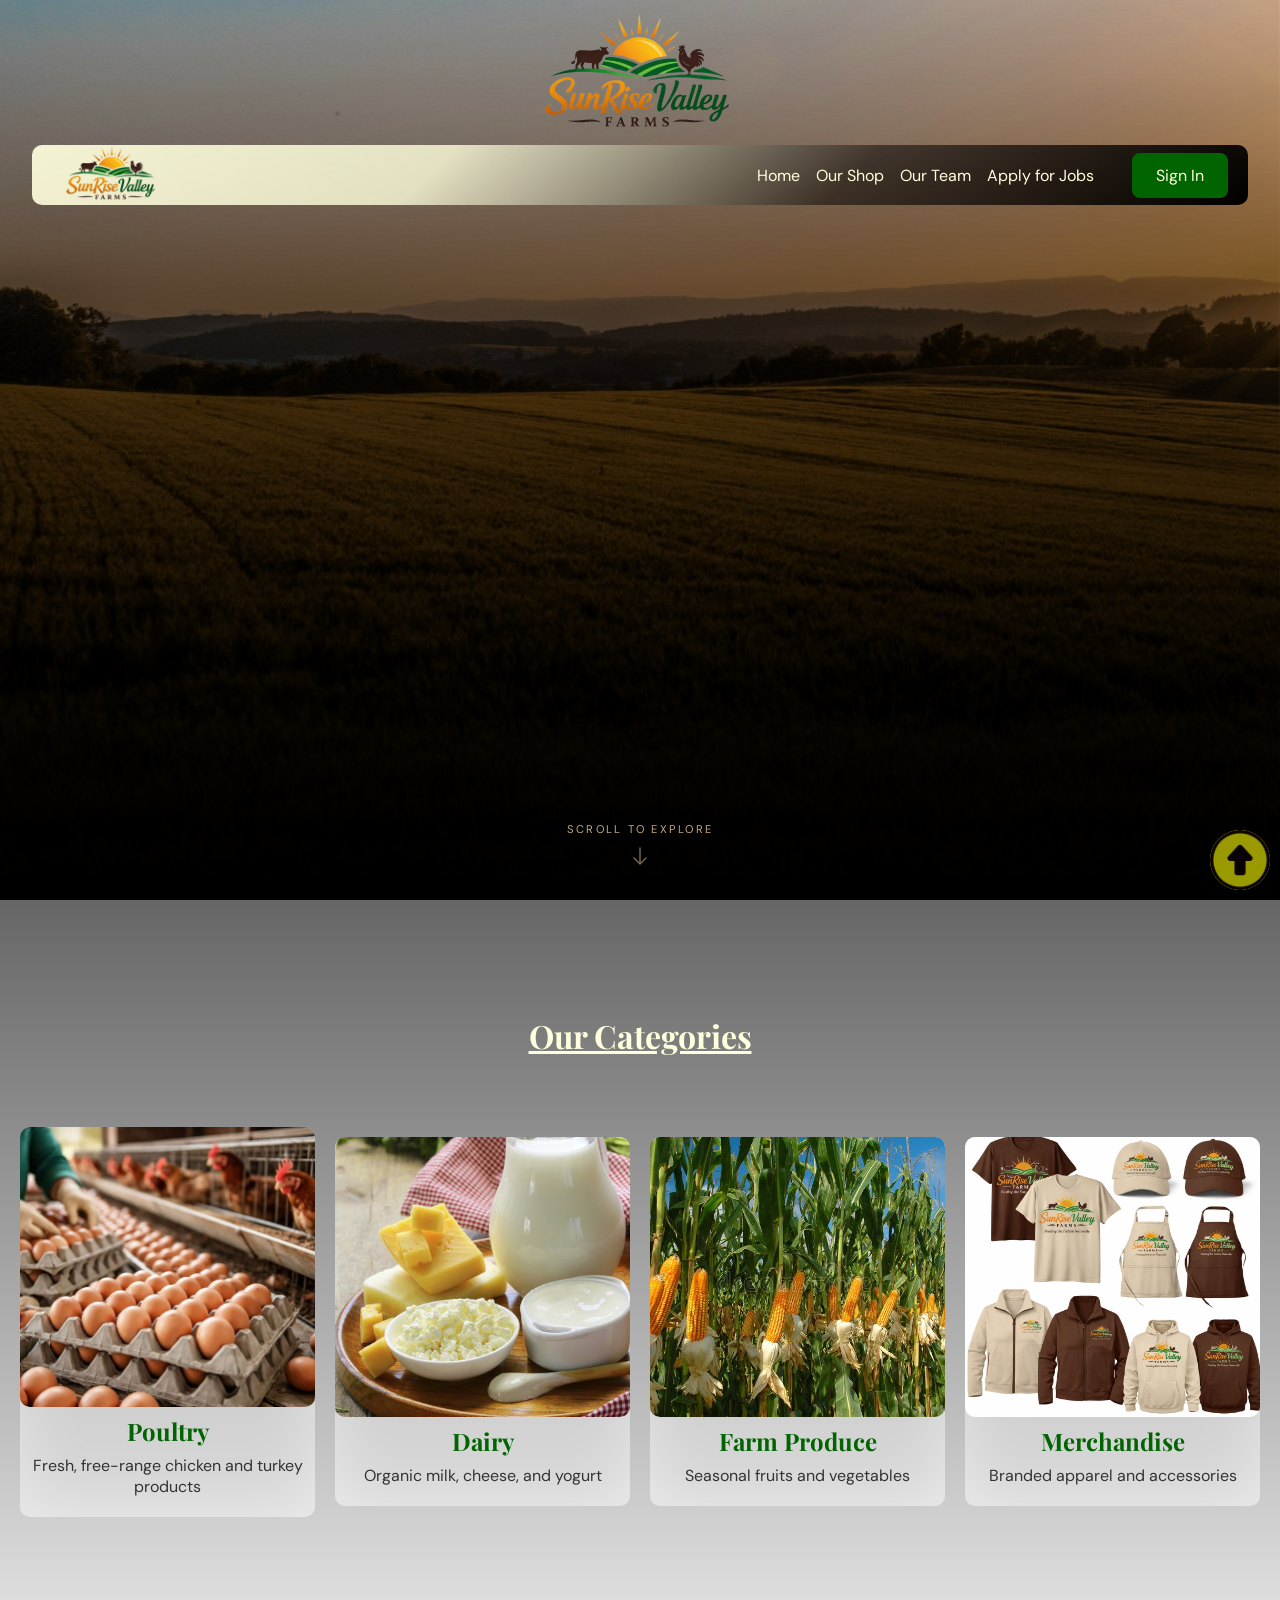
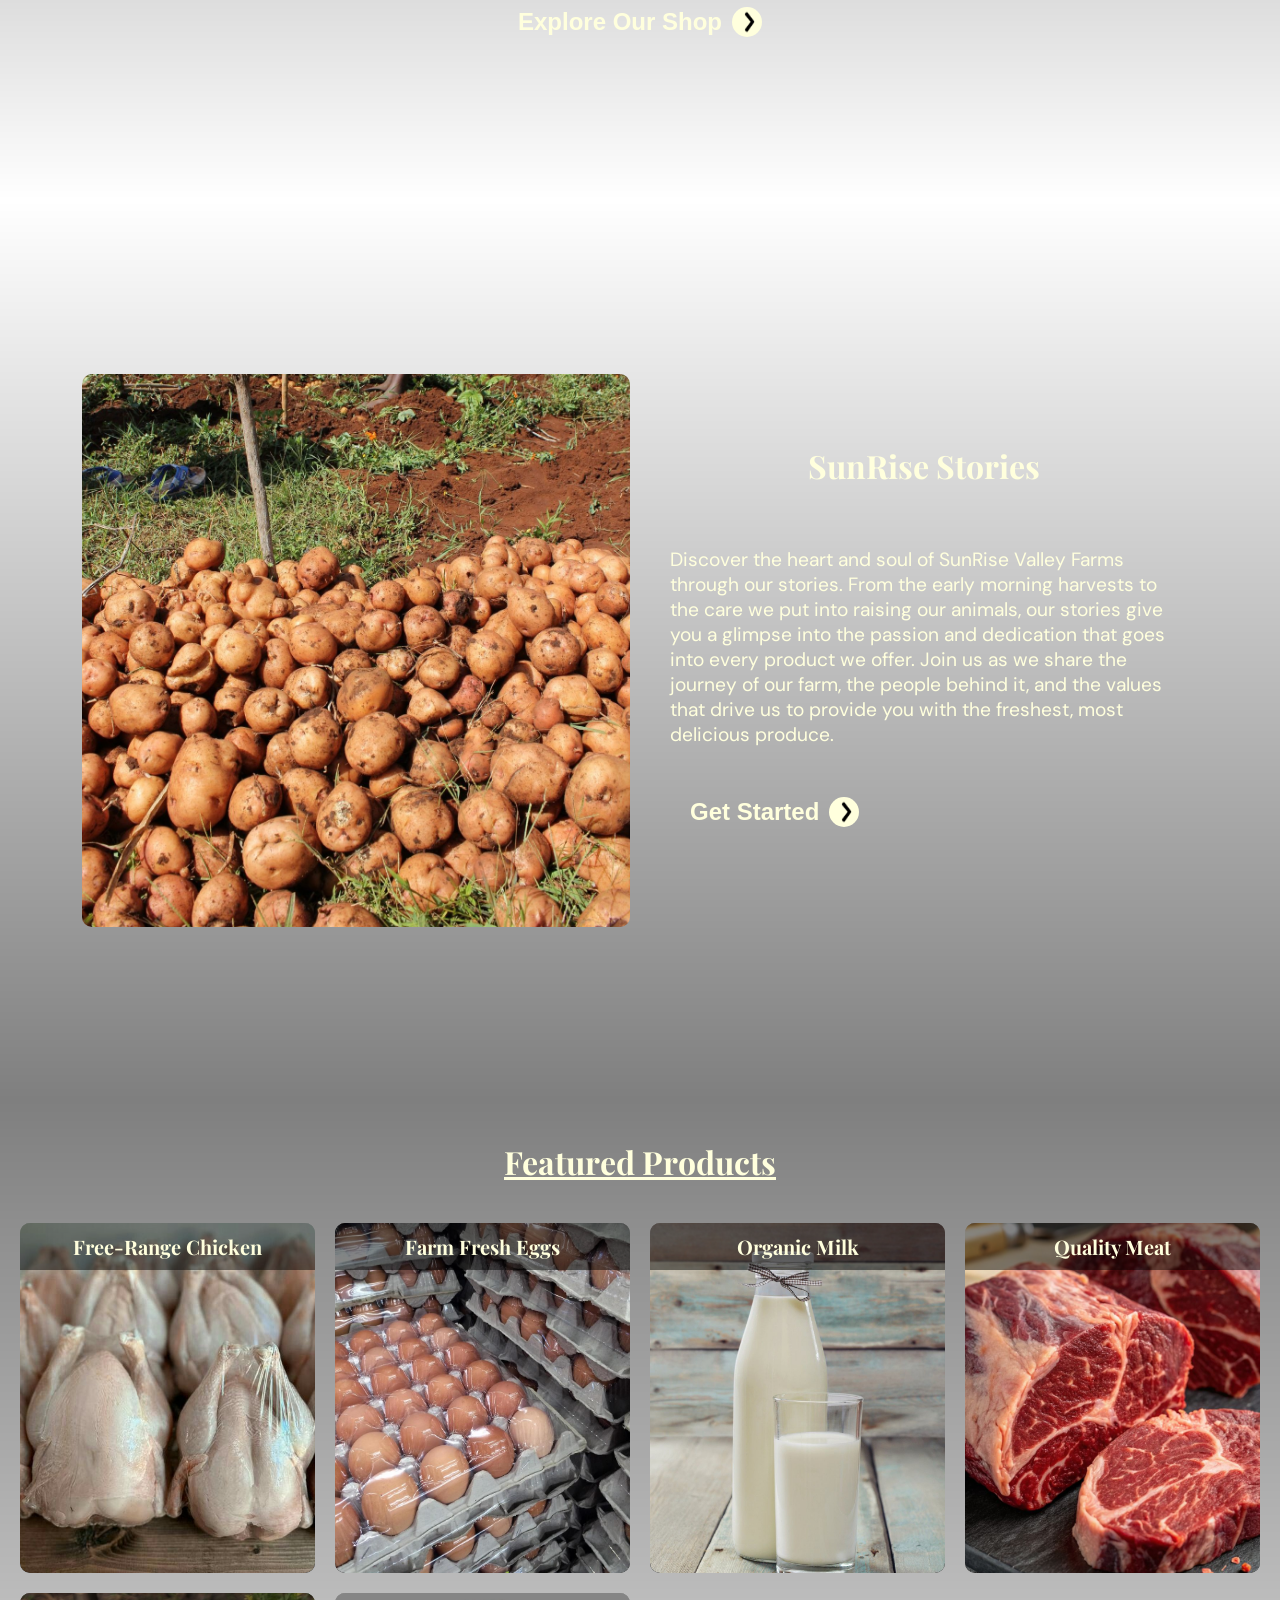
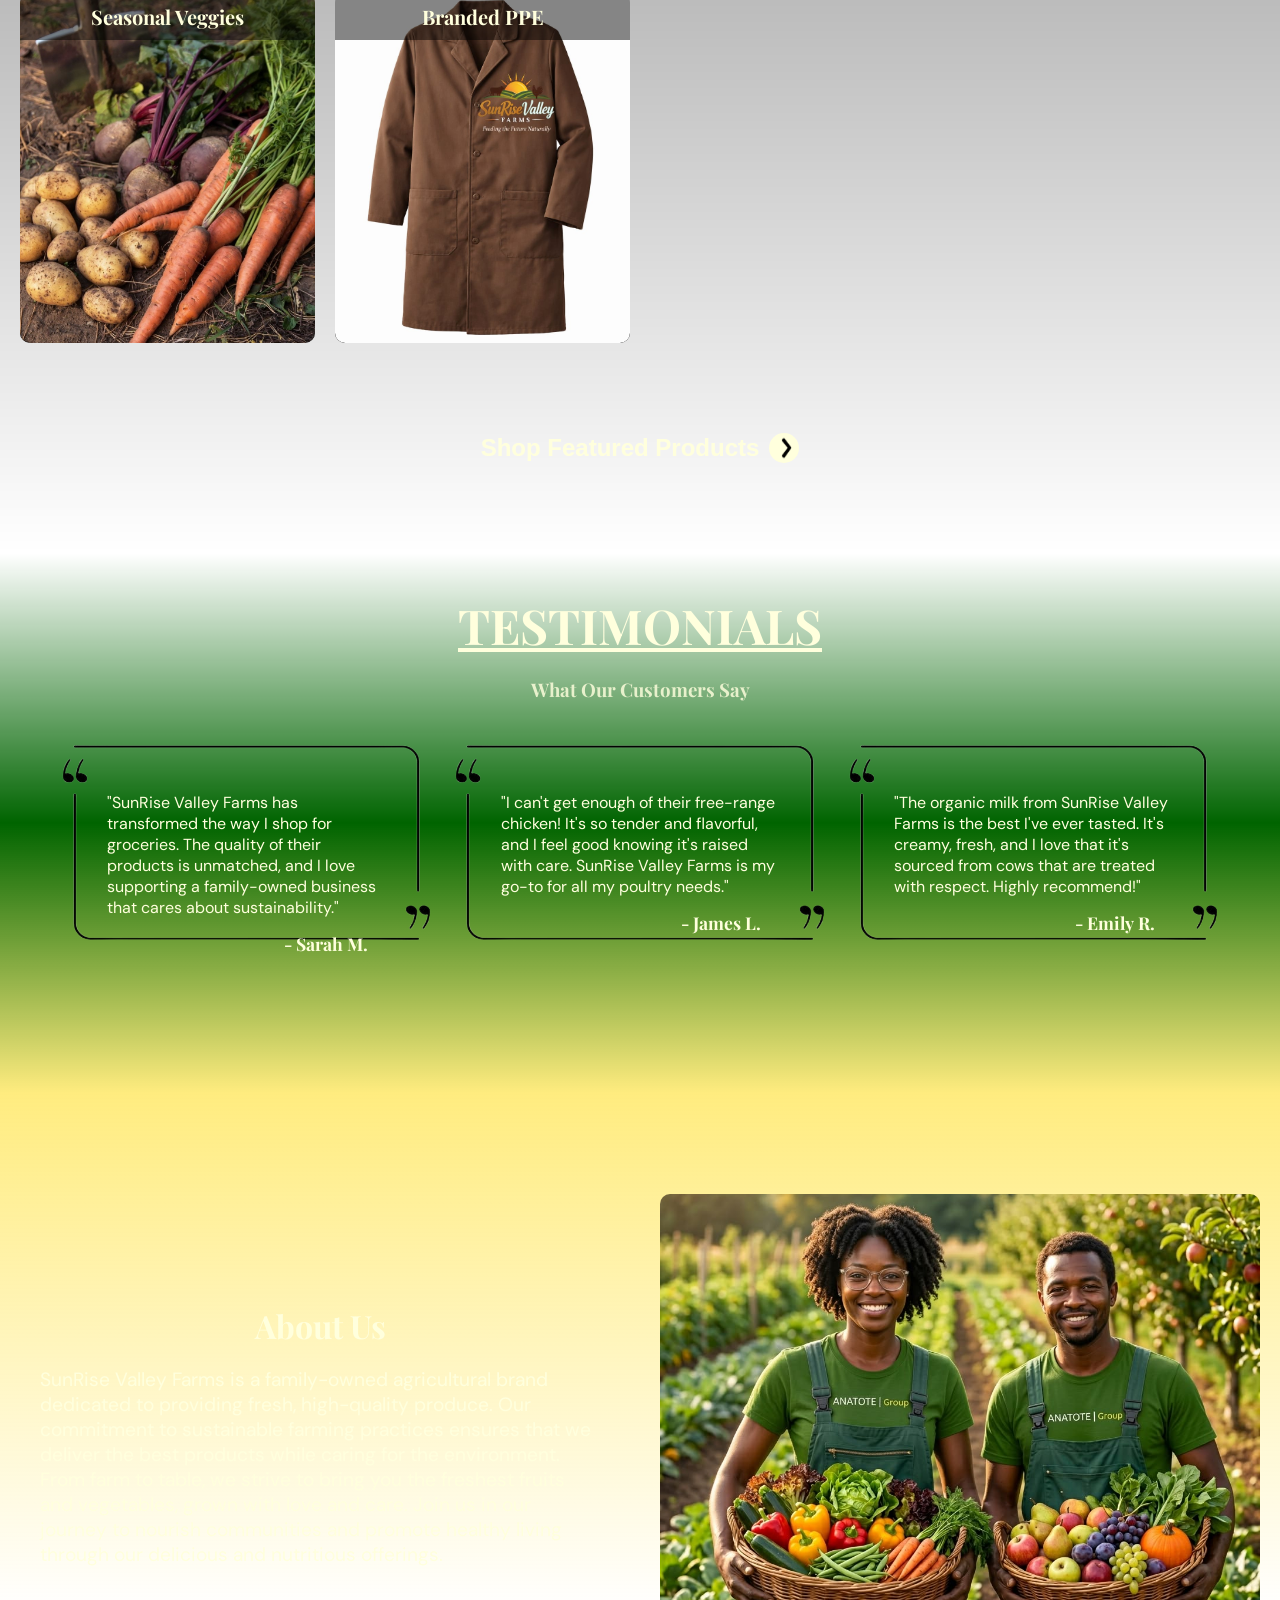
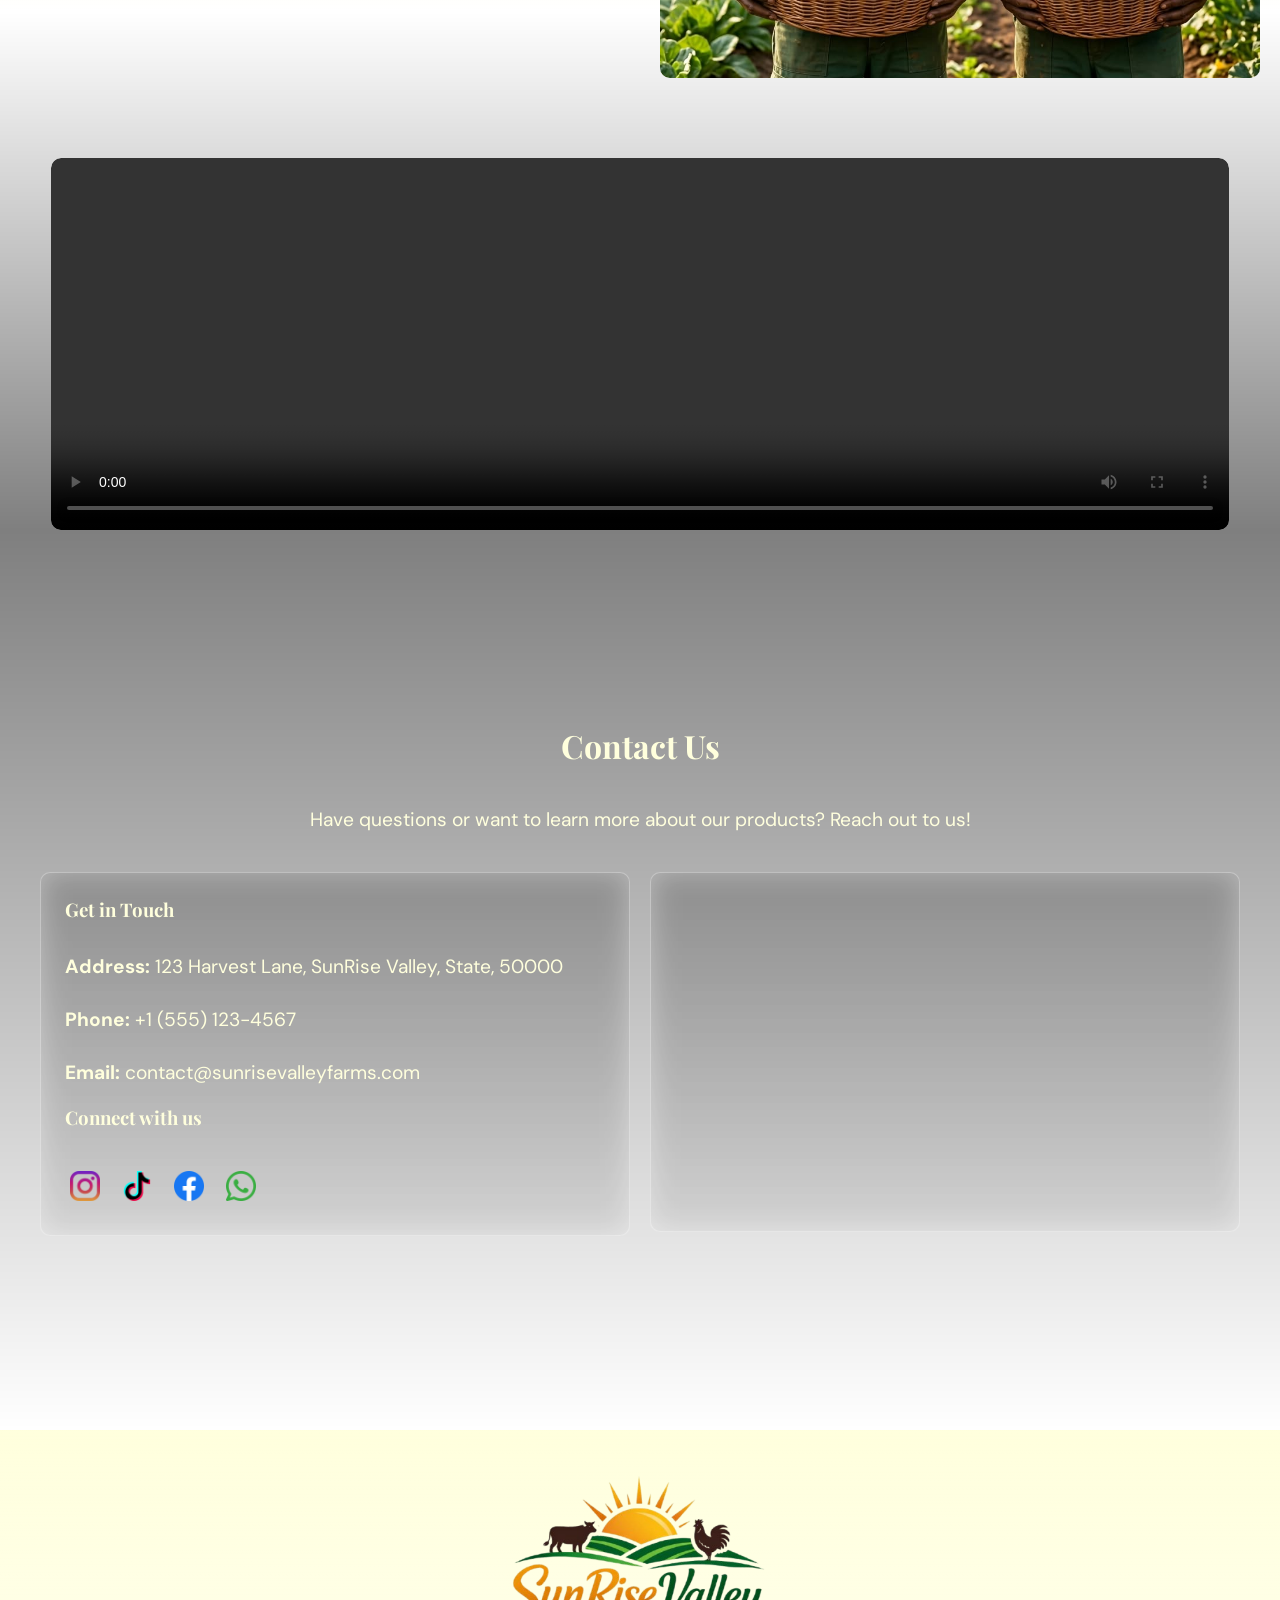
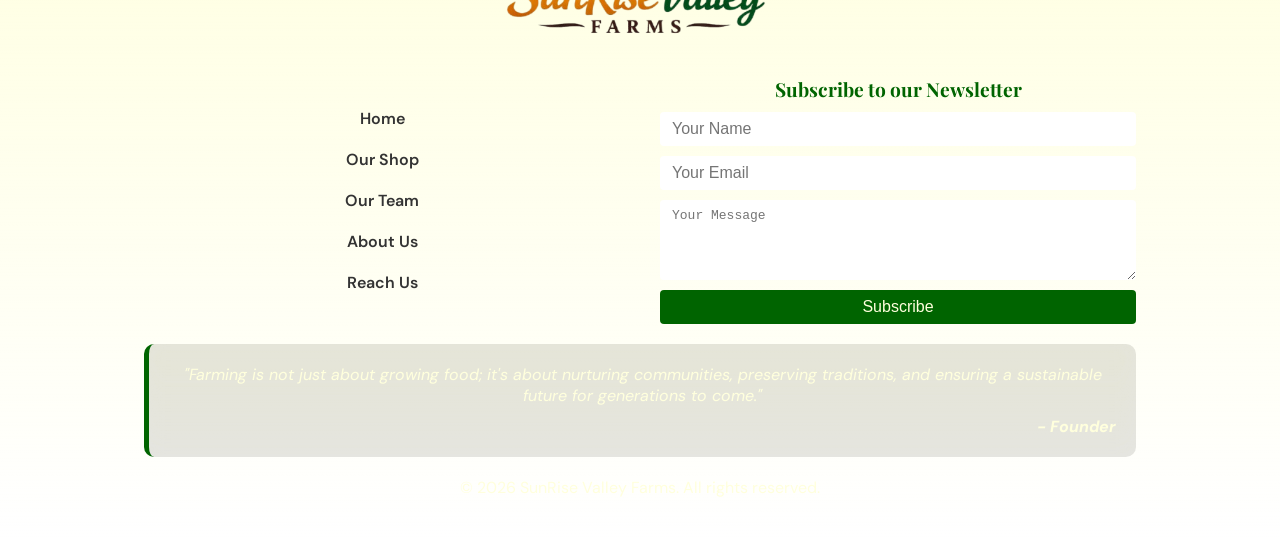
==== commit 537d35e2: "signing 0.99 - first update" ====
--- a/index.html
+++ b/index.html
@@ -36,7 +36,7 @@
             <li><a href="meetTeam.html">Apply for Jobs</a></li>
         </ul>
         <div class="navigation-actions">
-          <a href="login.html" class="loginBtn">Sign In</a>
+          <a href="register.html" class="loginBtn">Sign In</a>
         </div>
         </div>
 
@@ -57,7 +57,7 @@
                 <li><a href="#contact">Reach Us</a></li>
                 <li><a href="meetTeam.html">Apply for Jobs</a></li>
             </ul>
-            <a href="login.html" class="loginBtn">Sign In</a>
+            <a href="register.html" class="loginBtn">Sign In</a>
         </div>
         </div>
 
--- a/mainStyles.css
+++ b/mainStyles.css
@@ -130,7 +130,7 @@
     right: 10px;
     width: 60px;
     height: 60px;
-    background: rgba(255, 255, 221, 0.751);
+    background: yellow;
     border-radius: 50%;
     opacity: 0.6;
     cursor: pointer;
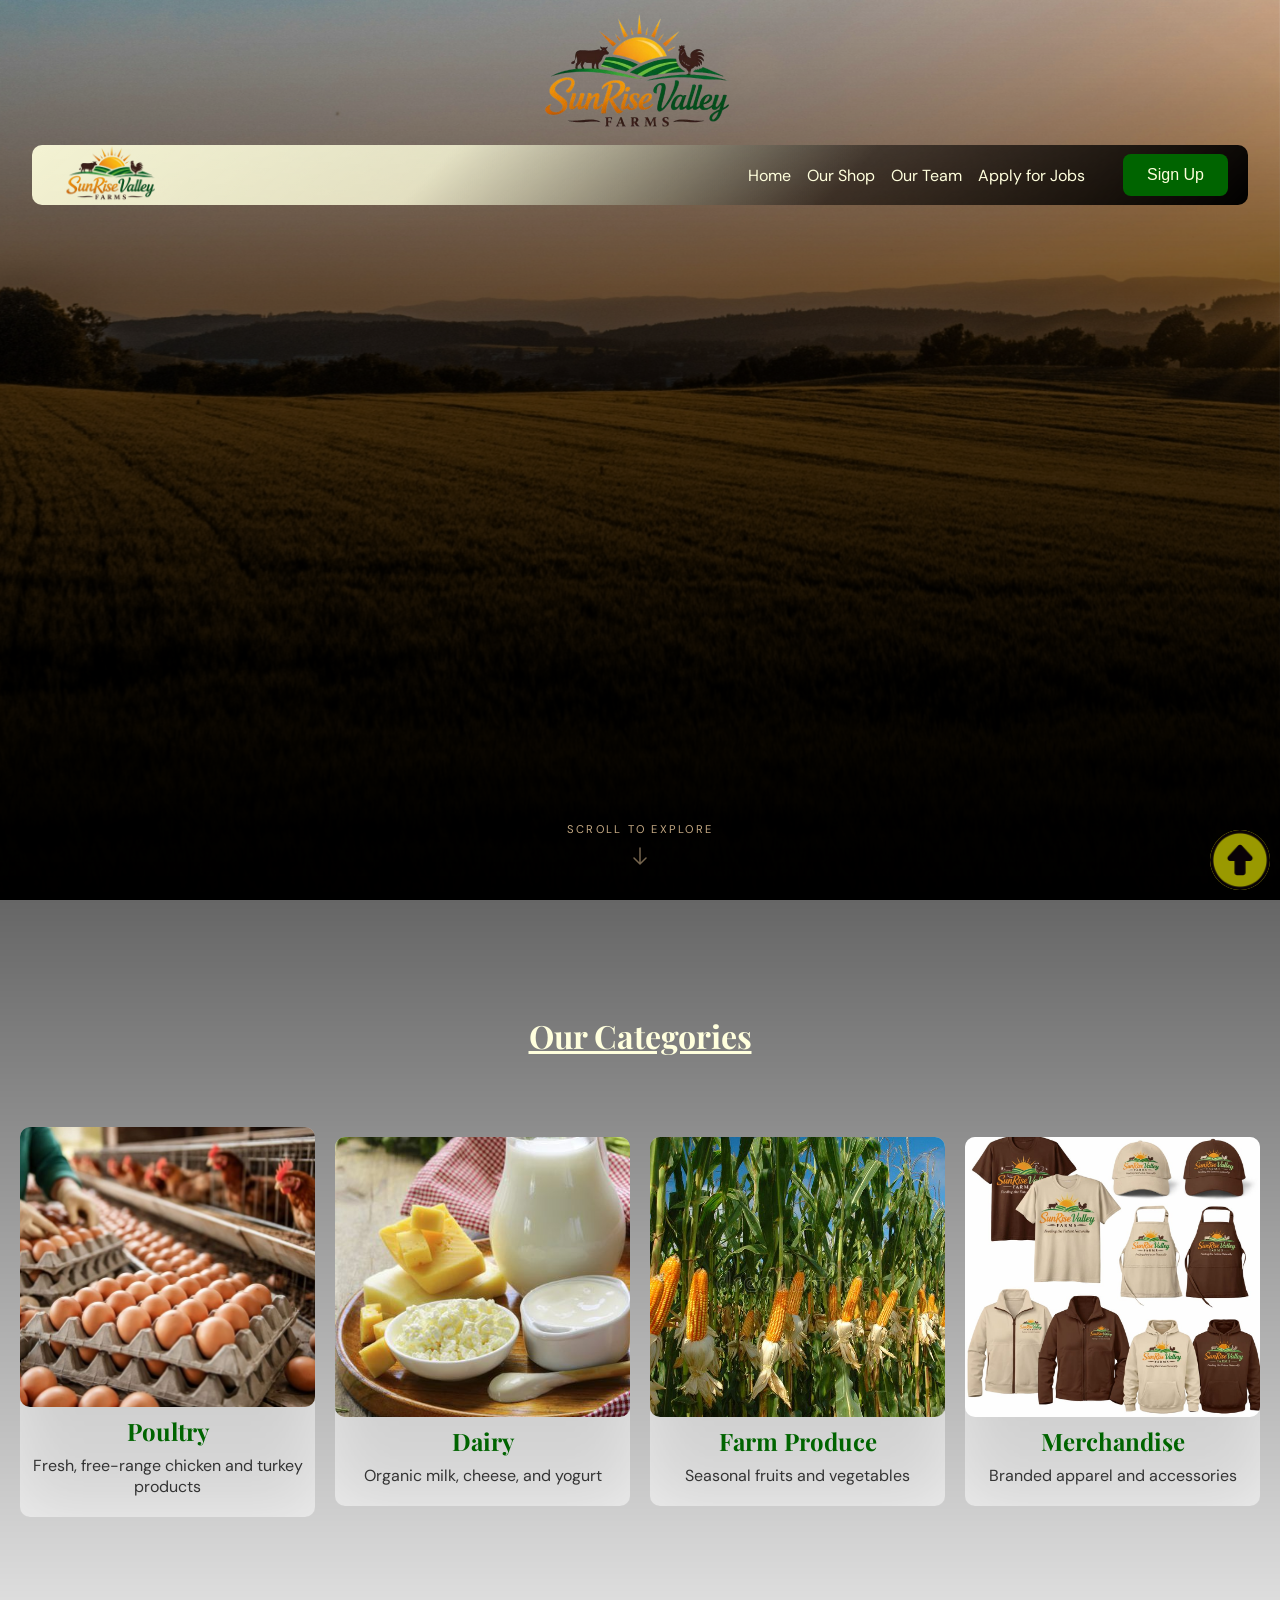
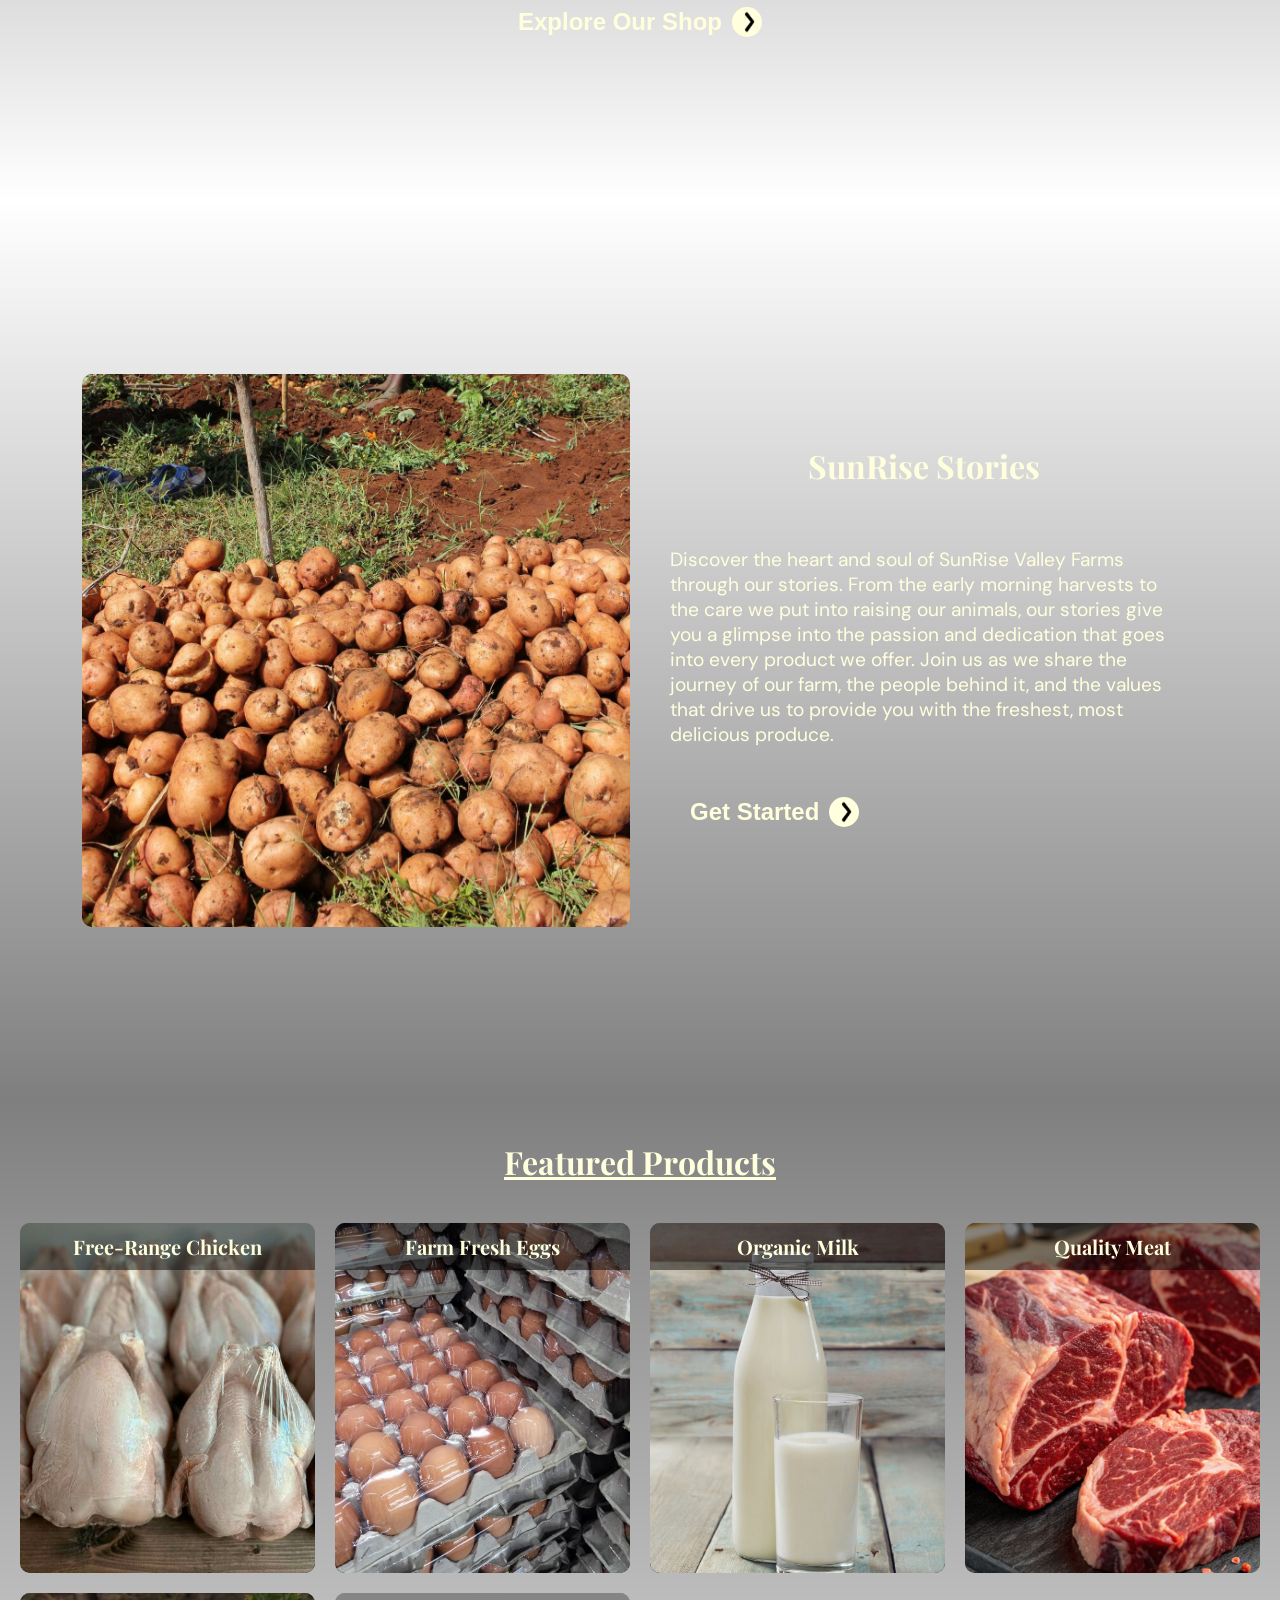
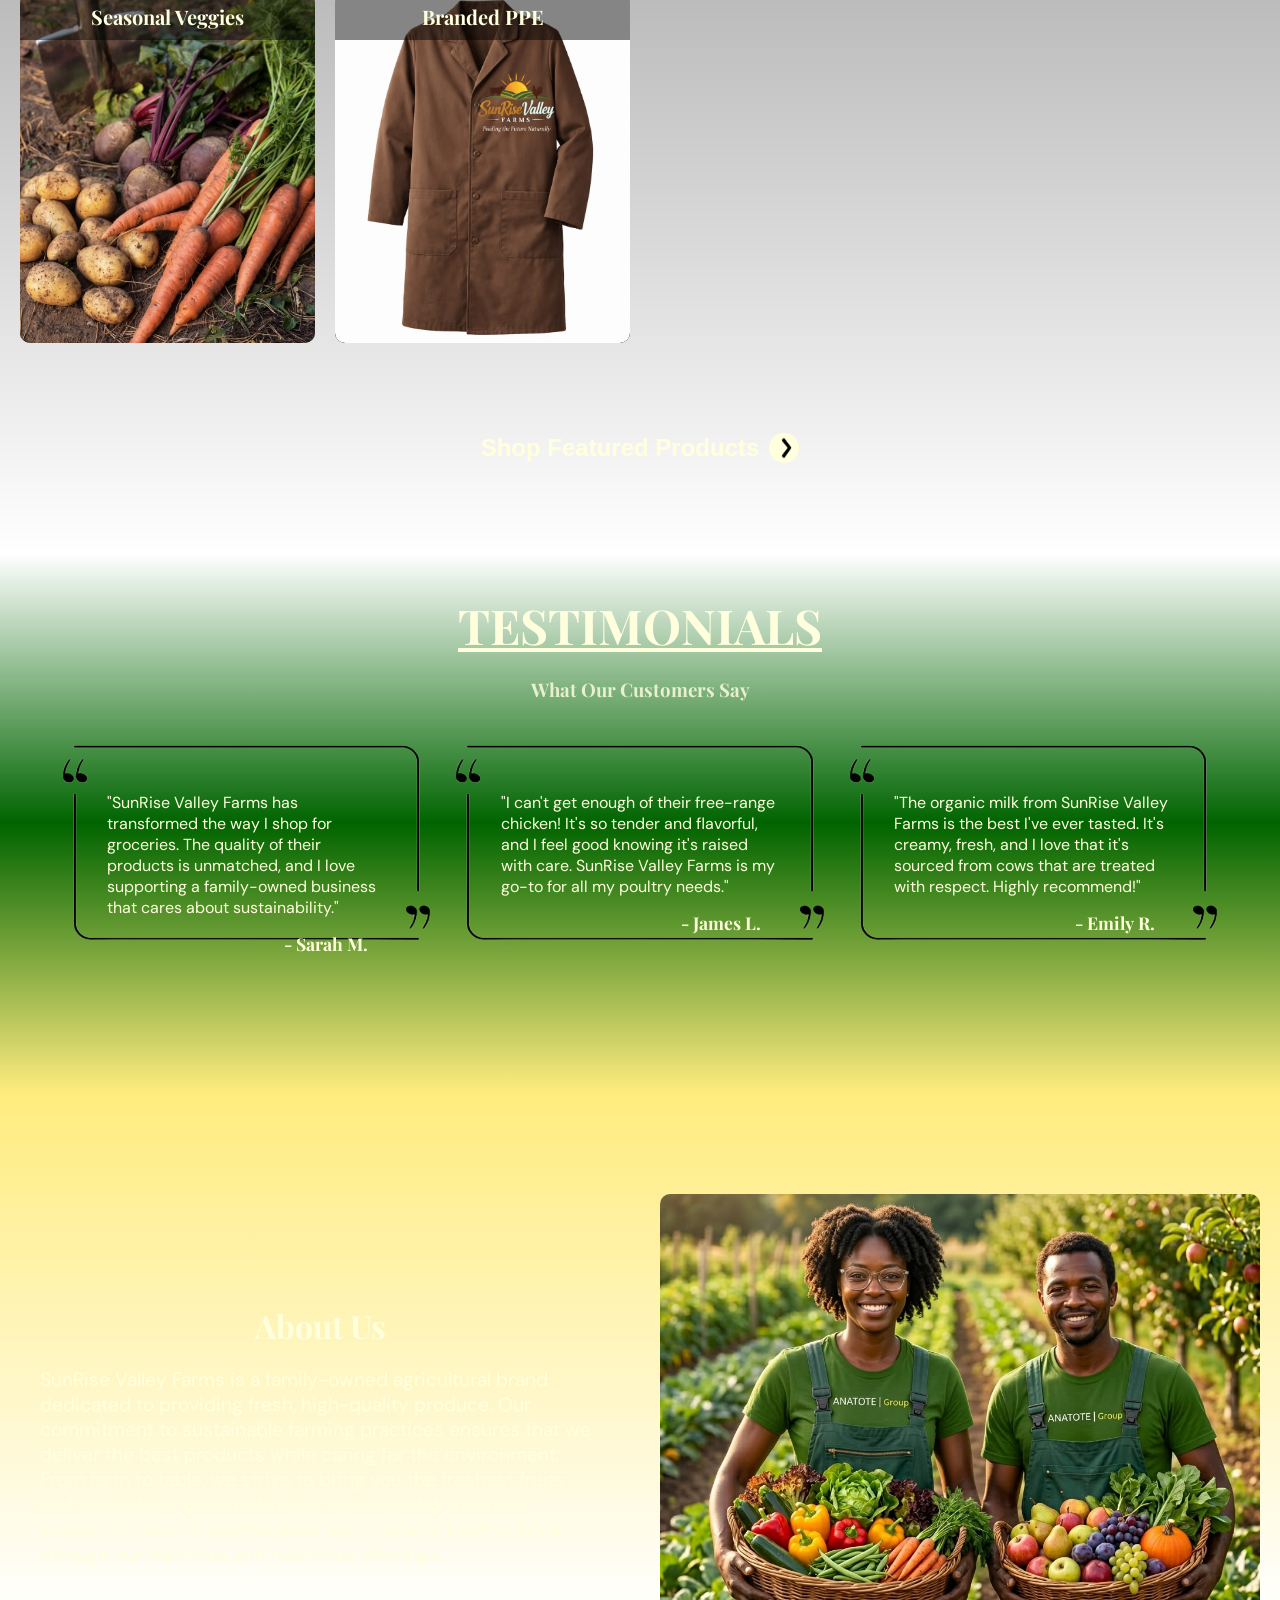
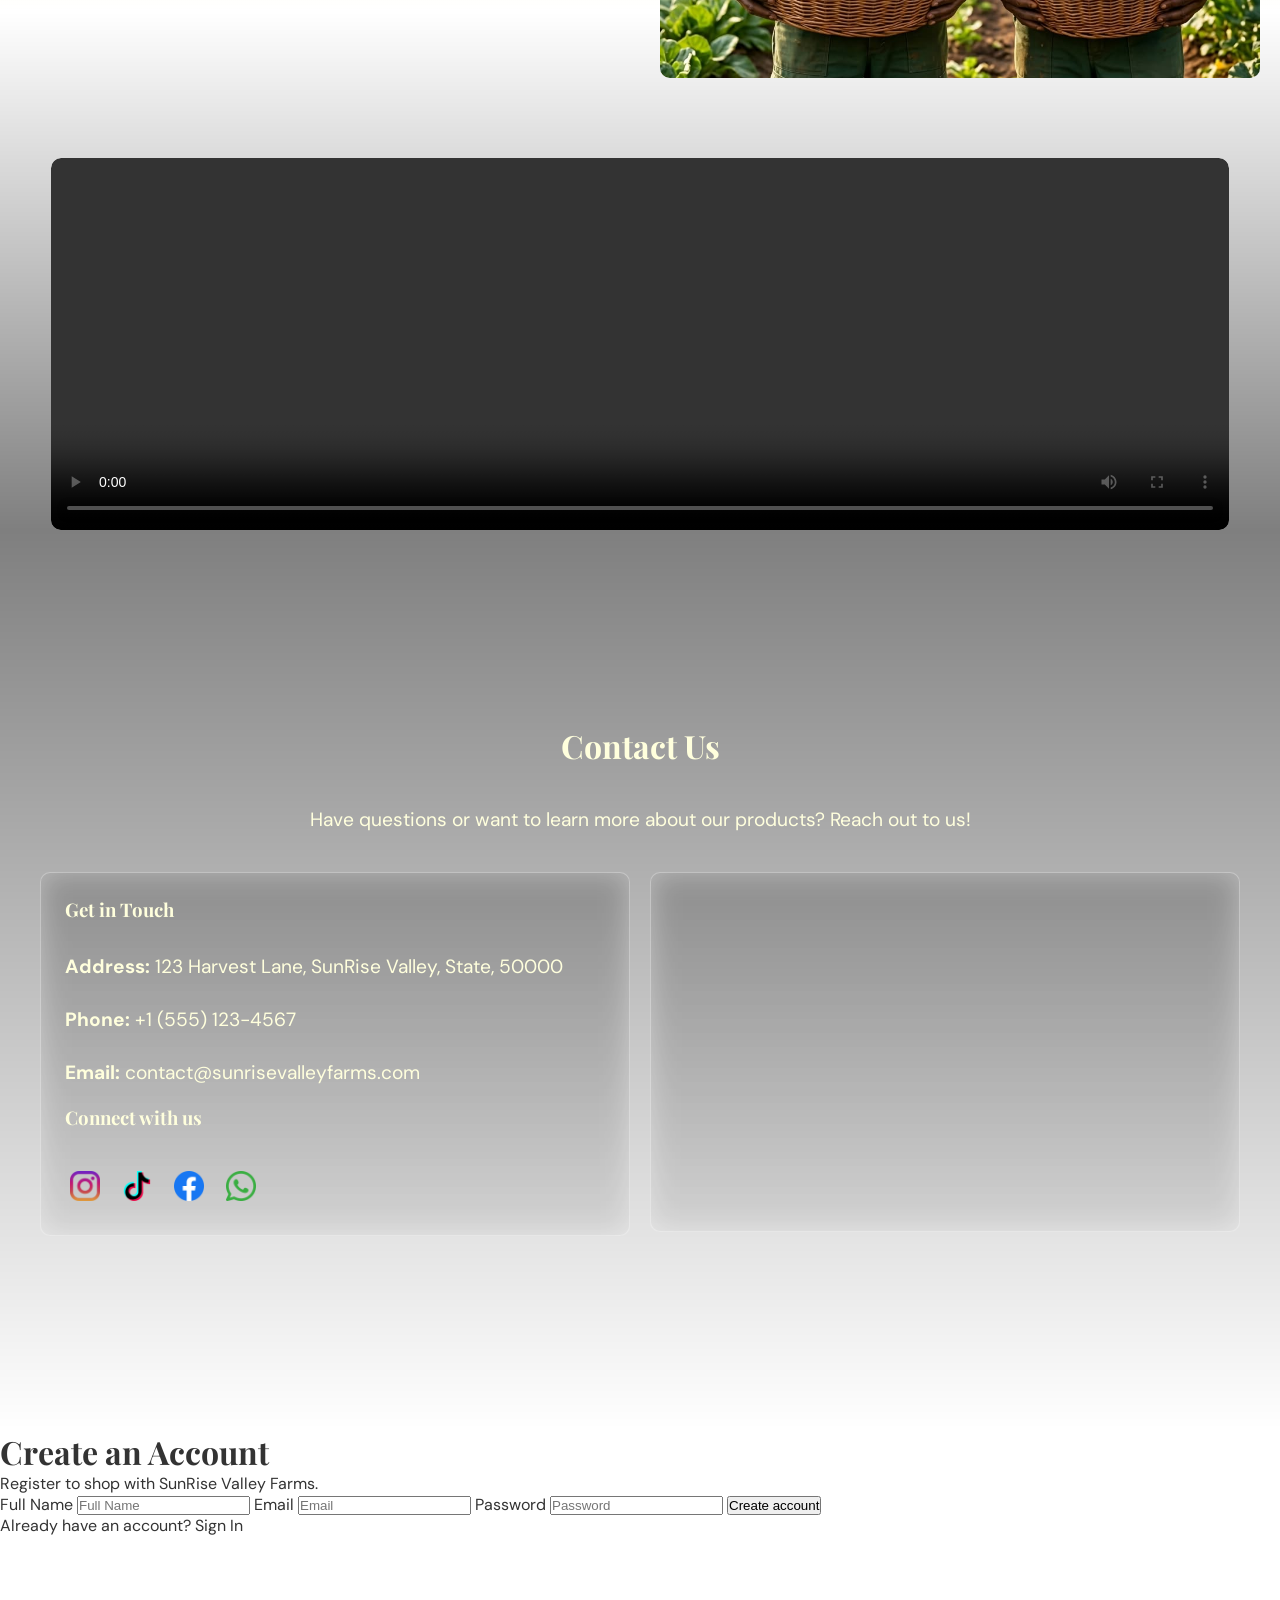
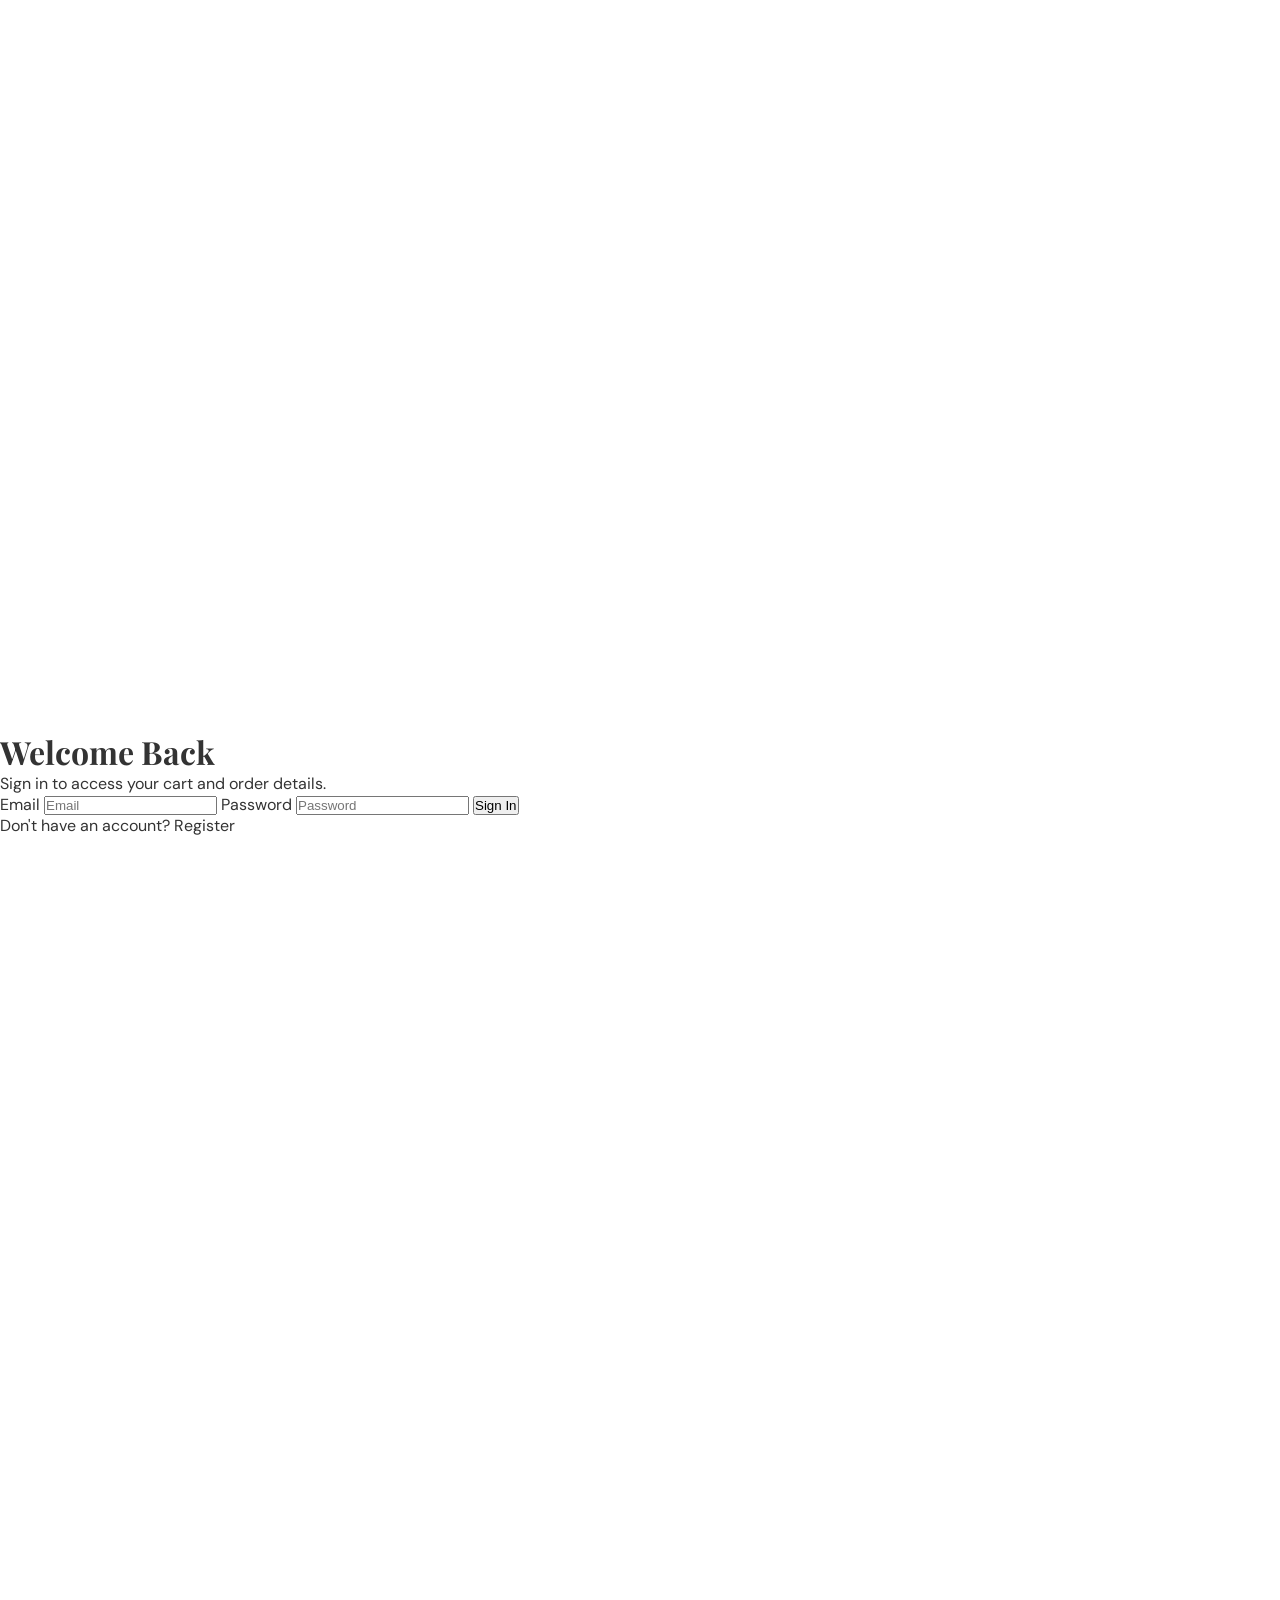
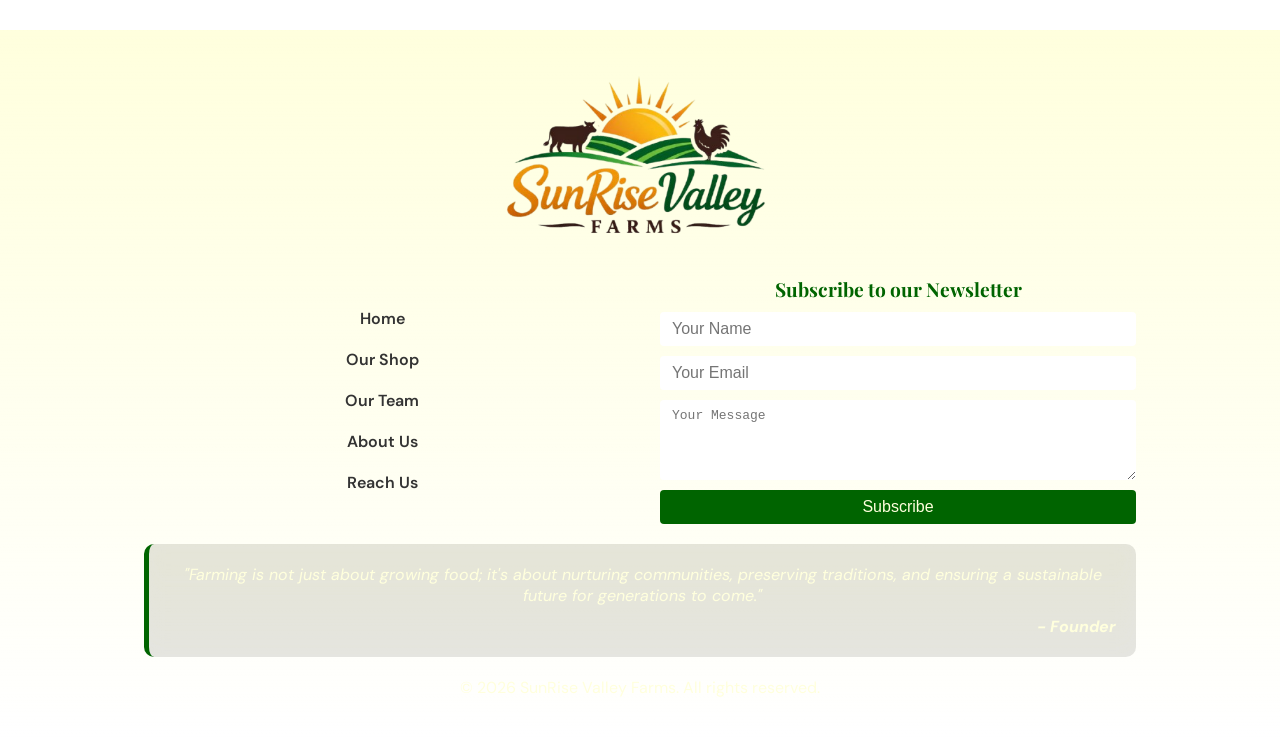
==== commit 93904165: "asas" ====
--- a/index.html
+++ b/index.html
@@ -36,7 +36,7 @@
             <li><a href="meetTeam.html">Apply for Jobs</a></li>
         </ul>
         <div class="navigation-actions">
-          <a href="register.html" class="loginBtn">Sign In</a>
+          <button onclick="showDiv('registerWrapper')" class="loginBtn">Sign Up</button>
         </div>
         </div>
 
@@ -57,7 +57,7 @@
                 <li><a href="#contact">Reach Us</a></li>
                 <li><a href="meetTeam.html">Apply for Jobs</a></li>
             </ul>
-            <a href="register.html" class="loginBtn">Sign In</a>
+            <button onclick="showDiv('registerWrapper')" class="loginBtn">Sign Up</button>
         </div>
         </div>
 
@@ -325,6 +325,49 @@
             </div>
         </section>
 
+<!-- LOGIN AND REGISTER -->
+
+<!-- regiter - Create an account -->
+    <div class="authWrapper panel" id="registerWrapper">
+      <h1>Create an Account</h1>
+    <p>Register to shop with SunRise Valley Farms.</p>
+    <form id="registerForm">
+      <label for="name">
+        Full Name
+        <input name="name" type="text" id="name" placeholder="Full Name" required>
+      </label>
+      <label for="email">
+        Email
+        <input name="email" type="email" id="email" placeholder="Email" required>
+      </label>
+      <label for="password">
+        Password
+        <input name="password" type="password" id="password" placeholder="Password" required>
+      </label>
+      <button class="submitBtn" type="submit">Create account</button>
+    </form>
+    <p>Already have an account?<span onclick="switchDiv('loginWrapper')"> Sign In</span></p>
+    </div>
+
+<!-- login - Welcome Back -->
+    <div class="authWrapper panel" id="loginWrapper">
+      <h1>Welcome Back</h1>
+    <p>Sign in to access your cart and order details.</p>
+    <form id="loginForm">
+      <label for="email">
+        Email
+        <input name="email" type="email" id="email" placeholder="Email" required>
+      </label>
+      <label for="password">
+        Password
+        <input name="password" type="password" id="password" placeholder="Password" required>
+      </label>
+      <button class="submitBtn" type="submit">Sign In</button>
+
+    </form>
+    <p>Don't have an account?<span onclick="switchDiv('registerWrapper')"> Register</span></p>
+    </div>
+    
     </main>
 
 <!-- footer -->
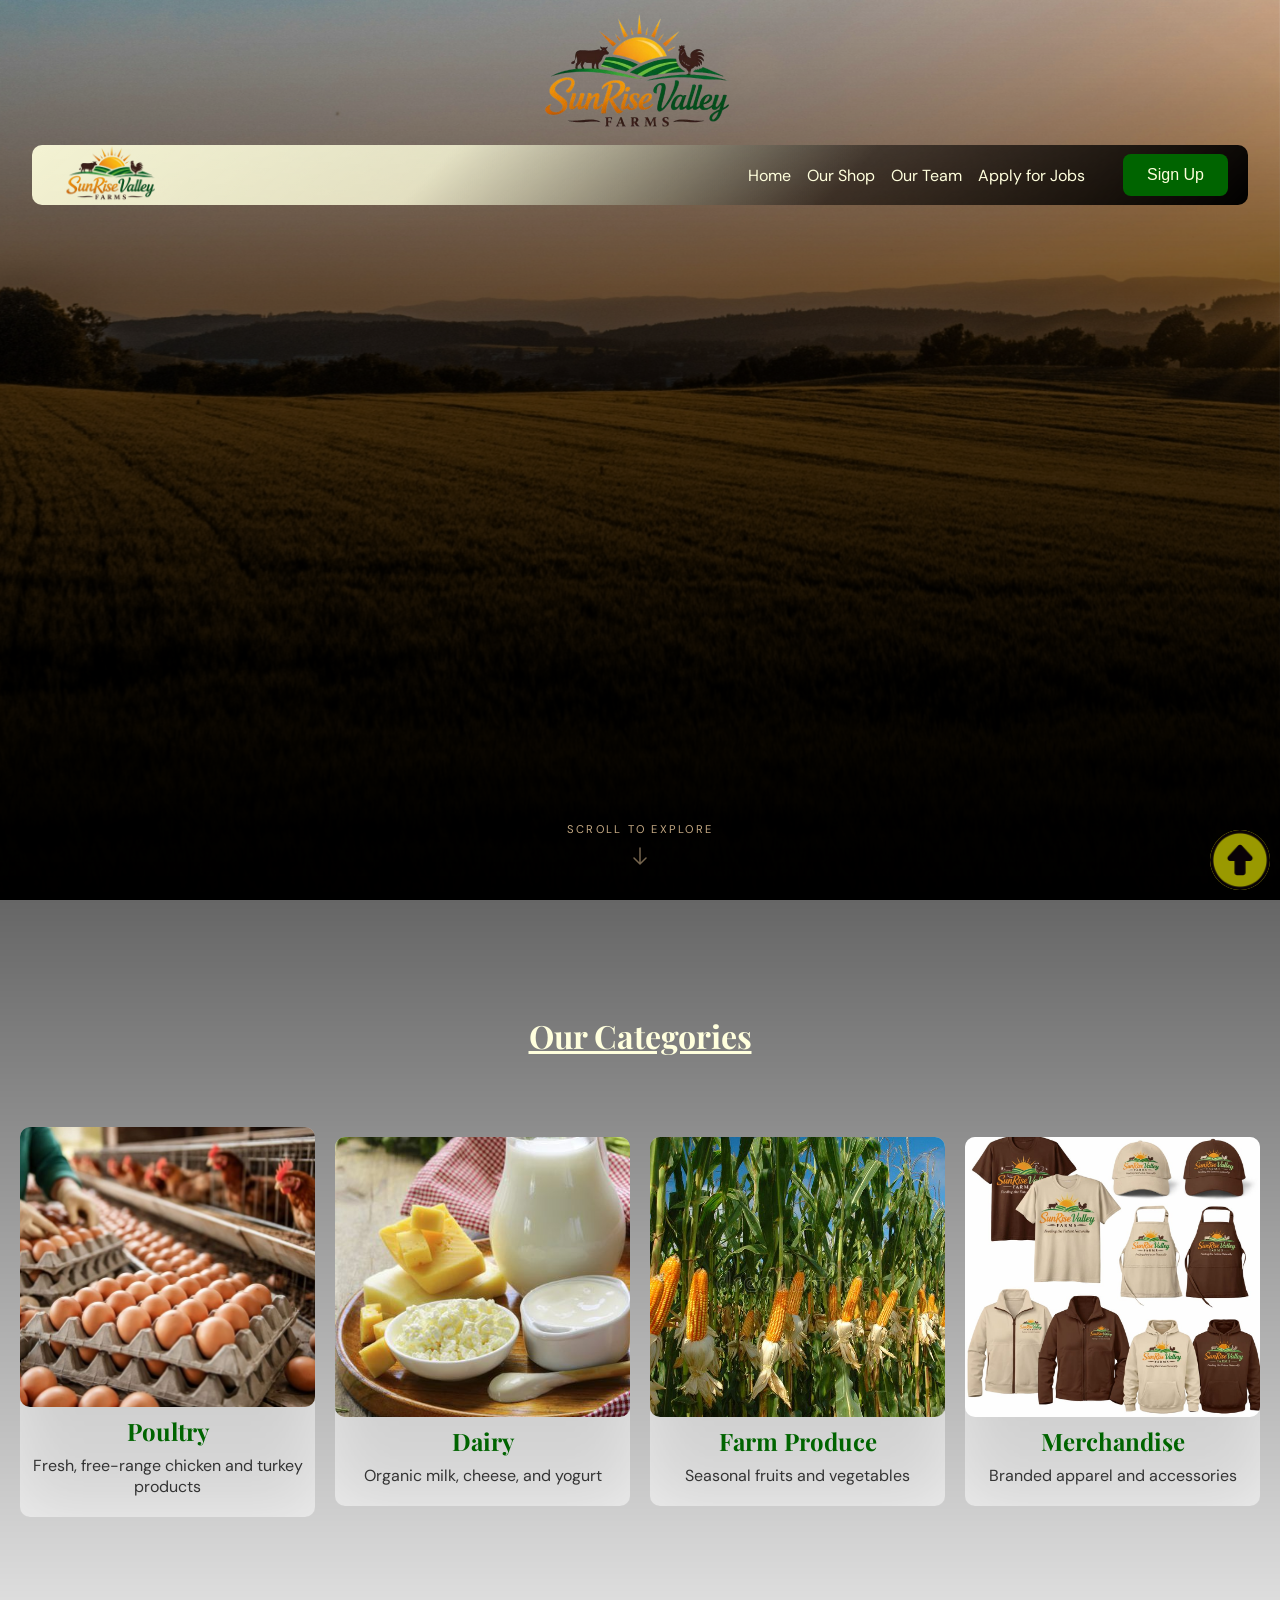
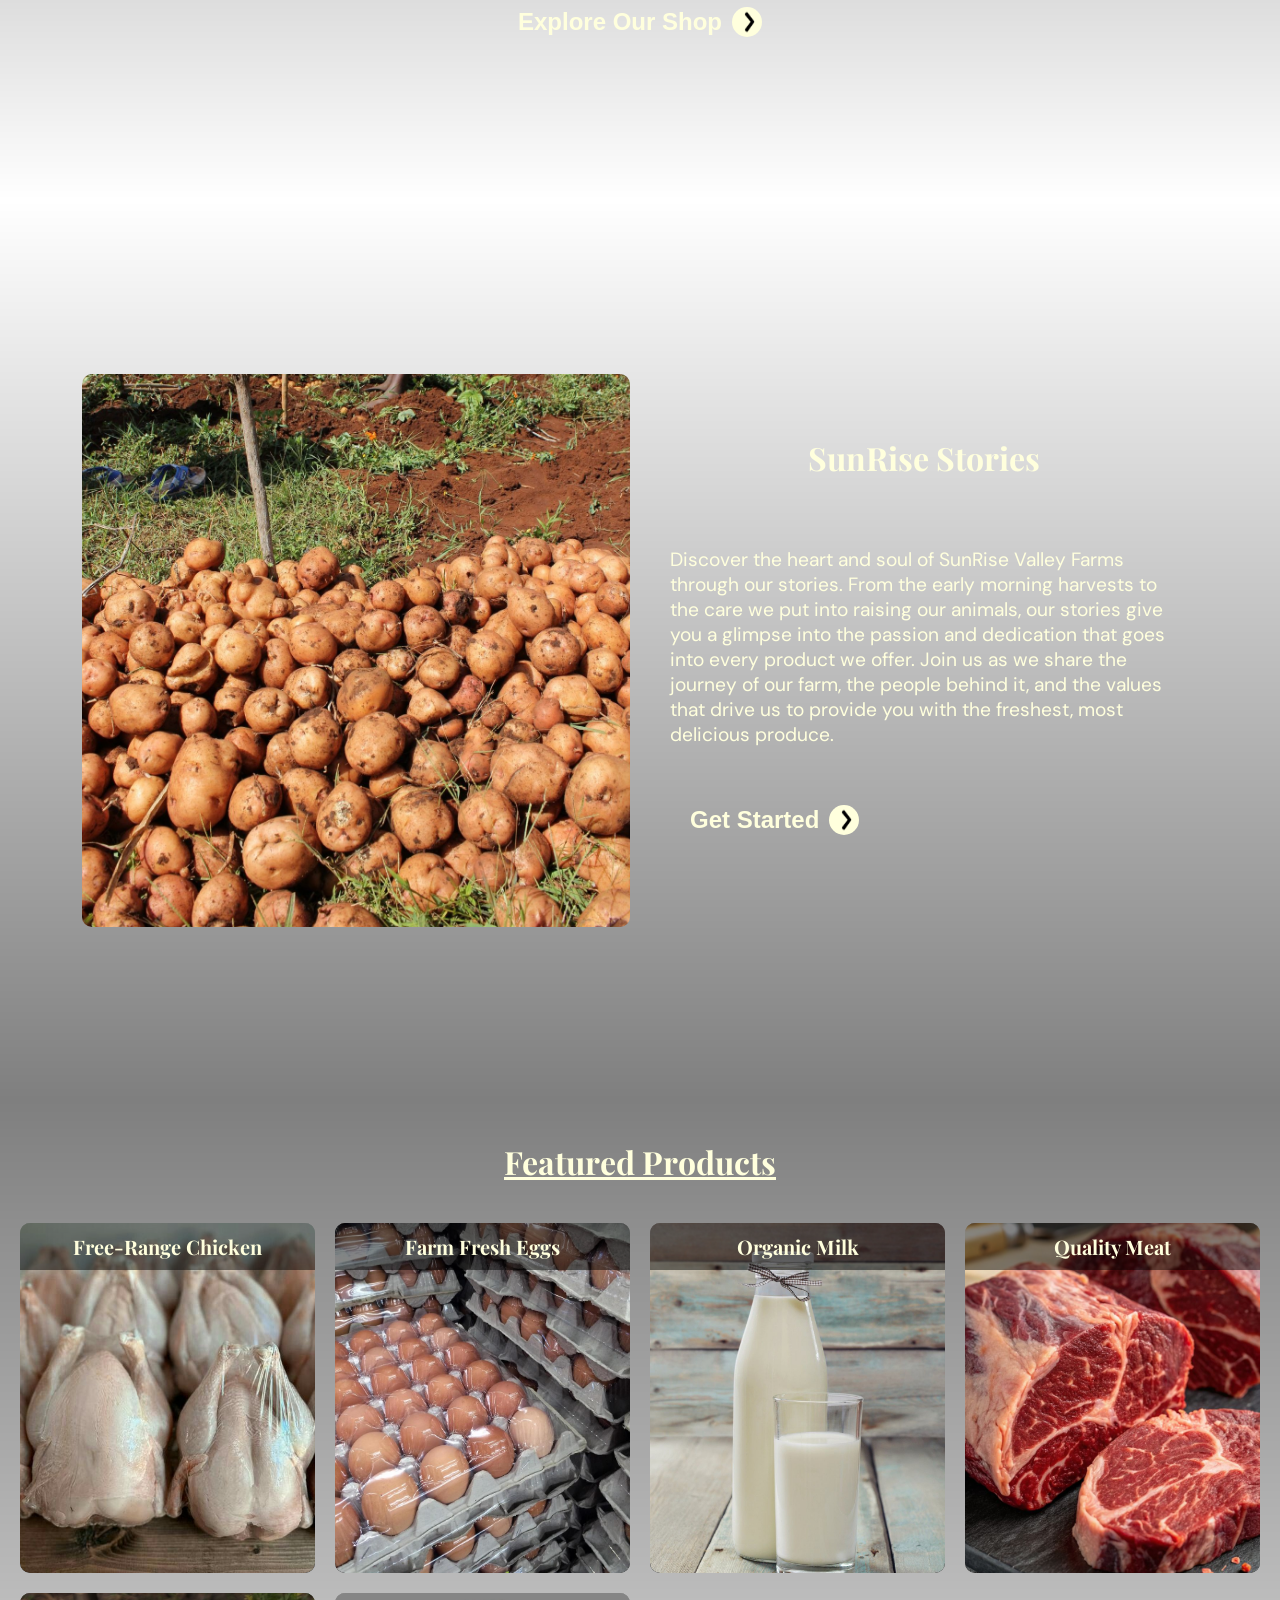
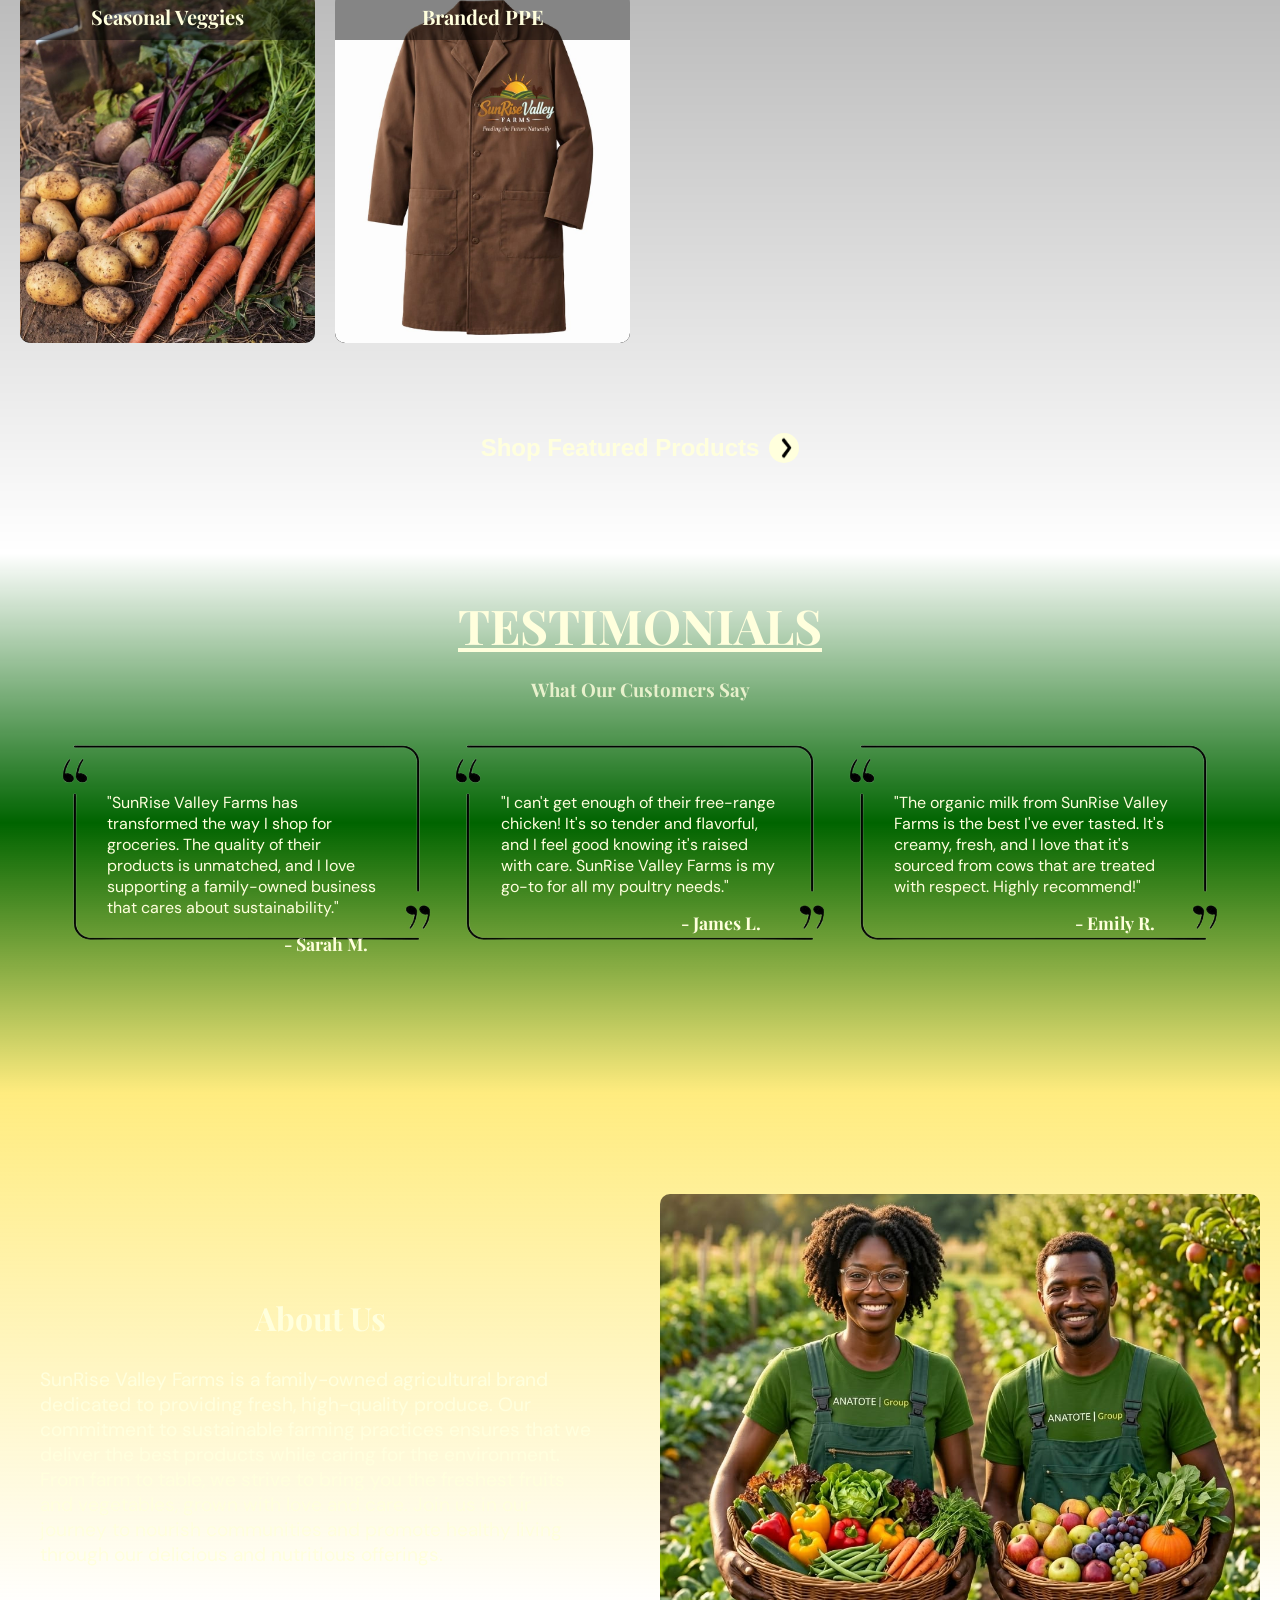
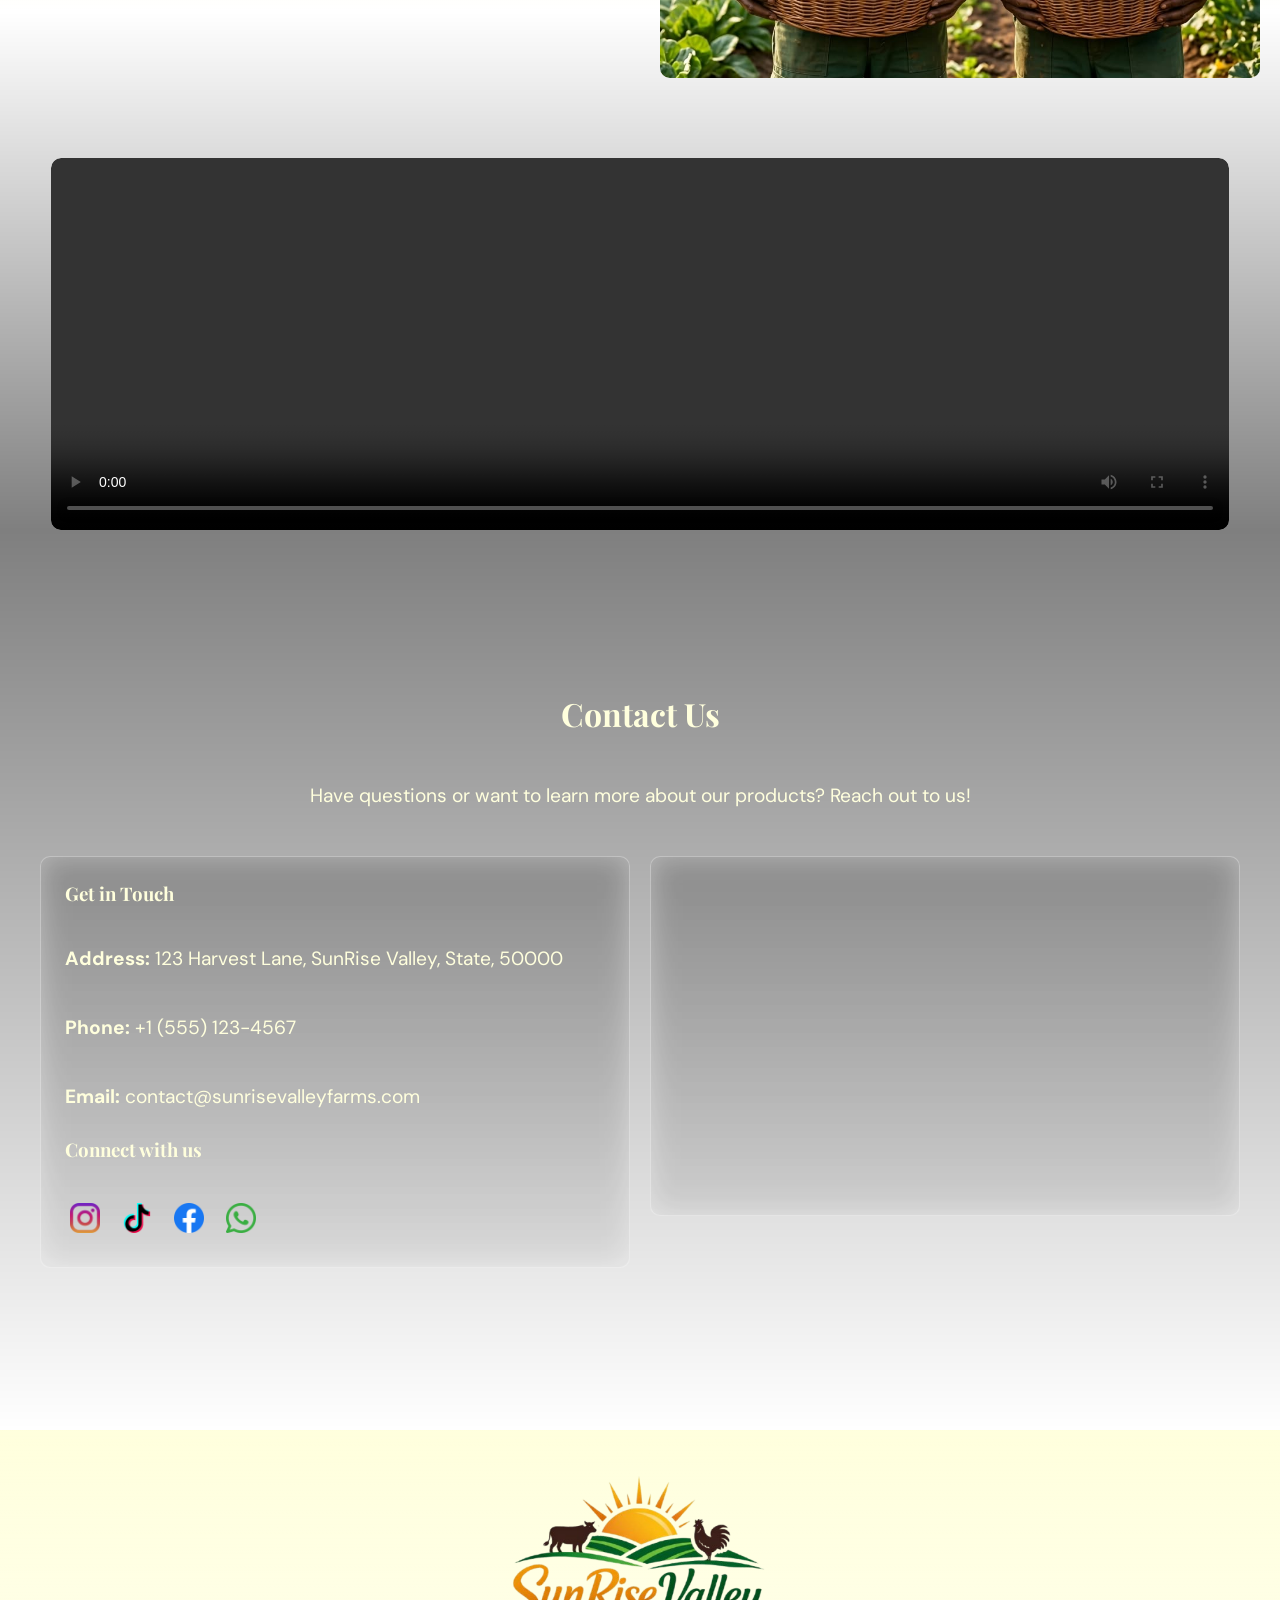
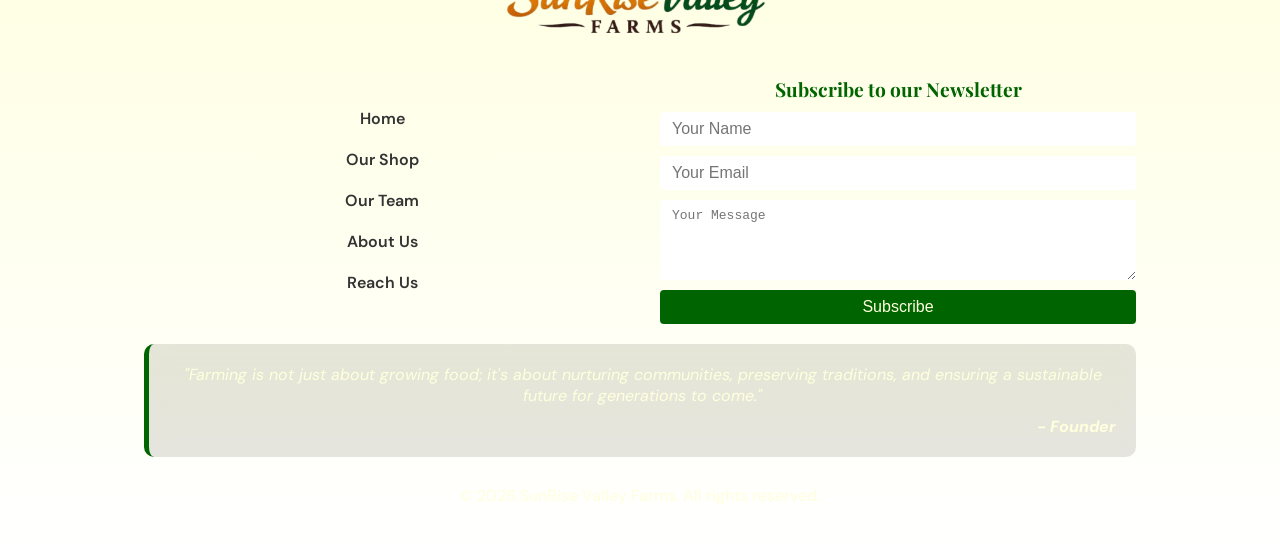
==== commit 70df7039: "asas" ====
--- a/index.html
+++ b/index.html
@@ -33,7 +33,7 @@
             <li><a href="index.html">Home</a></li>
             <li><a href="shop.html">Our Shop</a></li>
             <li><a href="meetTeam.html">Our Team</a></li>
-            <li><a href="meetTeam.html">Apply for Jobs</a></li>
+            <li><a href="career.html">Apply for Jobs</a></li>
         </ul>
         <div class="navigation-actions">
           <button onclick="showDiv('registerWrapper')" class="loginBtn">Sign Up</button>
--- a/mainStyles.css
+++ b/mainStyles.css
@@ -1078,3 +1078,101 @@
     }
 }
 
+/* LOGIN AND REGISTER FORMS */
+.sign-Wrapper{
+    position: relative;
+    min-height: 100vh;
+    width: 100%;
+    display: flex;
+    justify-content: center;
+    align-items: center;
+    background: none;
+}
+.panel{
+  max-width:420px; 
+  margin: 100px auto; 
+  background: rgba(255,255,255,0.08); 
+  backdrop-filter: blur(12px); 
+  border:1px solid rgba(255,255,255,0.25); 
+  border-radius:12px; 
+  padding:24px;
+  opacity: 0;
+  position: absolute;
+  top: 50%; 
+  left: 50%;
+  transform: scale(0.2); 
+   transition: opacity 1s ease, transform 1s ease;
+  pointer-events: none; /* prevent clicks when hidden */
+}
+.panel.active {
+  opacity: 1;
+  transform: scale(1); /* resurface to full size */
+  pointer-events: auto;
+  z-index: 1;
+}
+
+h1{
+  margin-bottom:8px;
+  color: #ffd;
+}
+.authWrapper form{
+  display:flex; 
+  flex-direction:column; 
+  gap:12px;
+}
+p{
+  color:#ffd;
+  padding: 8px 0;
+}
+.authWrapper label{
+  display: flex;
+  flex-direction: column;
+  border-radius: 10px;
+  padding: 5px 10px 10px 10px;
+  box-shadow: 2px 3px 5px black;
+  backdrop-filter: blur(30px);
+  background: #0036008e;
+  border-left: 3px solid gold;
+  transition: transform 0.3s ease;
+}
+.authWrapper label:hover{
+  transform: scale(1.05);
+}
+.authWrapper input{
+  padding:12px; 
+  border-radius:8px; 
+  border:1px solid rgba(255,255,255,0.3); 
+  background: rgba(255,255,255,0.1); 
+  color:#fff;
+}
+.submitBtn{
+    background-color: #ffd;
+    width: fit-content;
+    padding: 5px 10px;
+    border-radius: 5px;
+    border: none;
+    cursor: pointer;
+    font-weight: bold;
+    font-size: 18px;
+    color: #034203;
+    margin-top: 10px;
+    transform: scale(1.05);
+    transition: transform 0.3s ease, background-color 0.3s ease;
+}
+.authWrapper .submitBtn:hover{
+    background-color: gold;
+}
+.submitBtn:active{
+  border: none;
+  outline: none;
+    transform: scale(1);
+}
+
+.authWrapper span{
+  color: gold;
+  text-decoration: none;
+  transition: color 0.3s ease;
+}
+.authWrapper span:hover{
+  color: skyblue;
+}
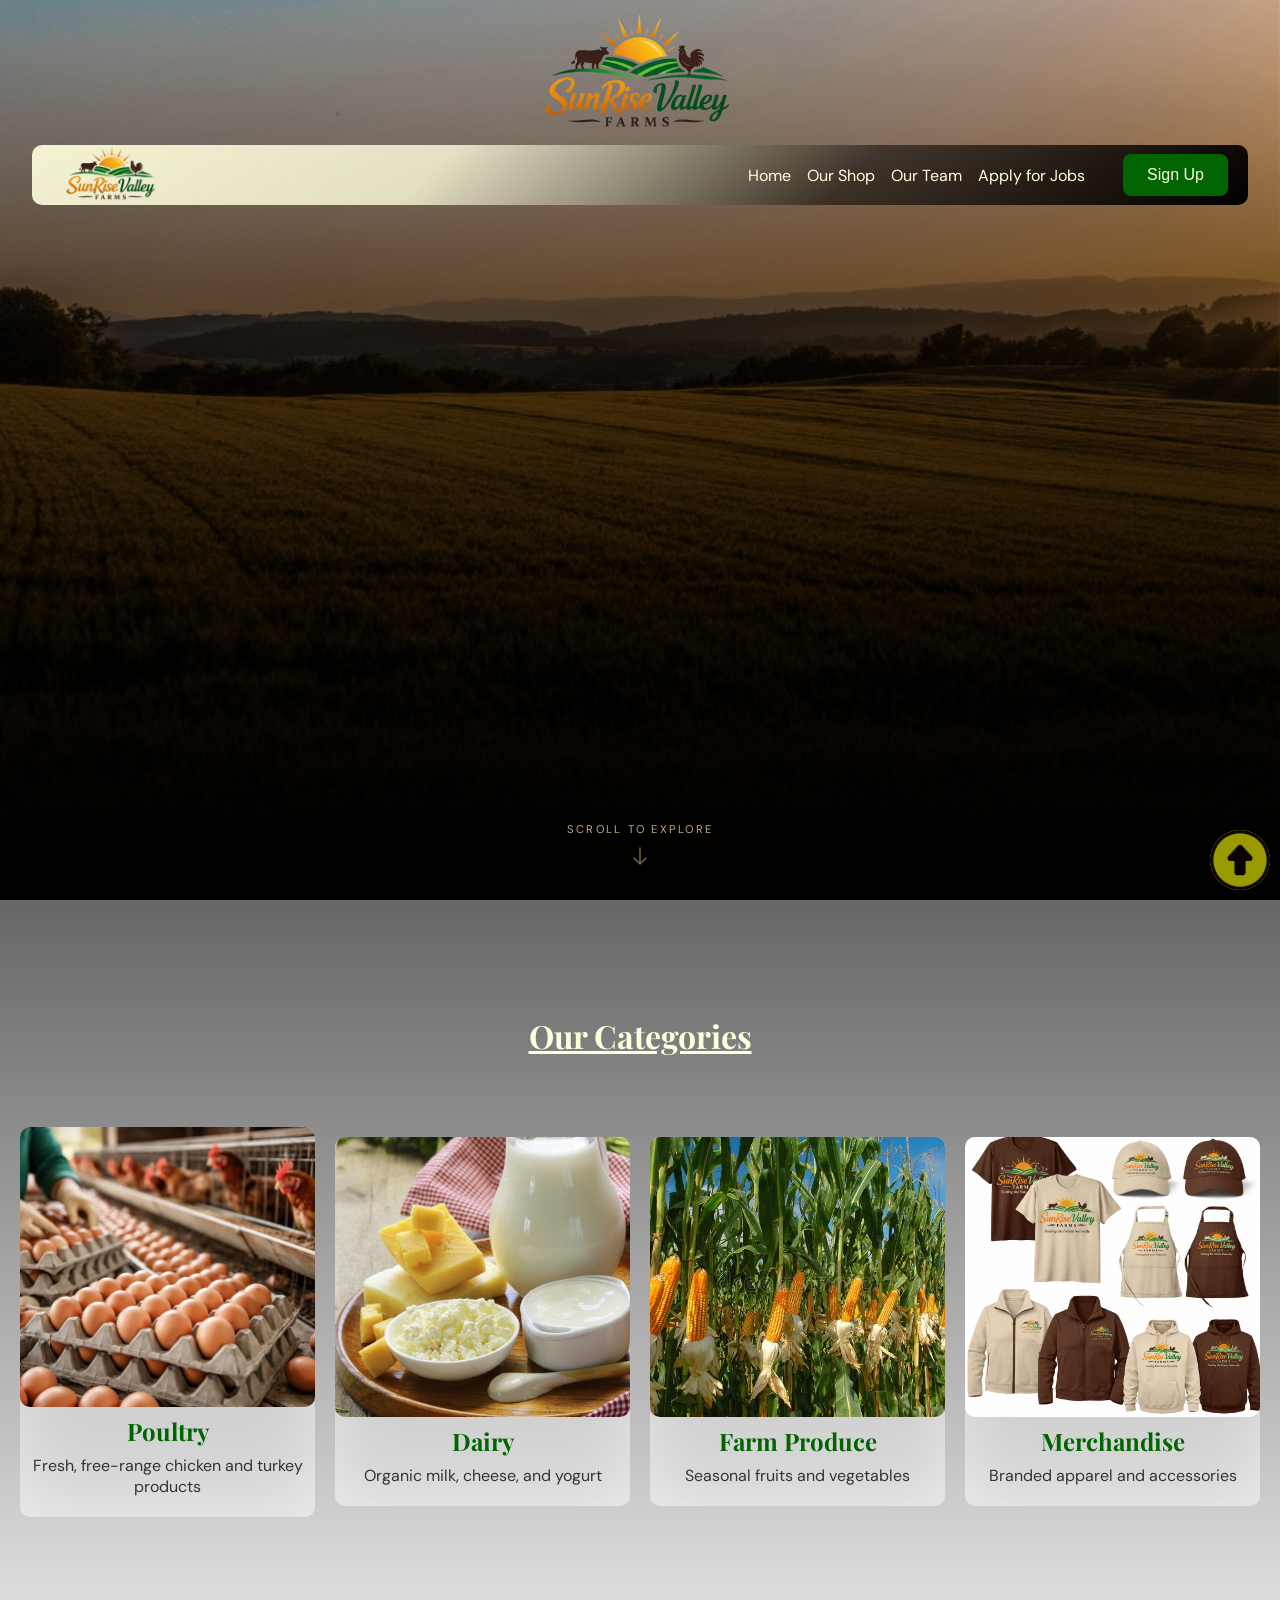
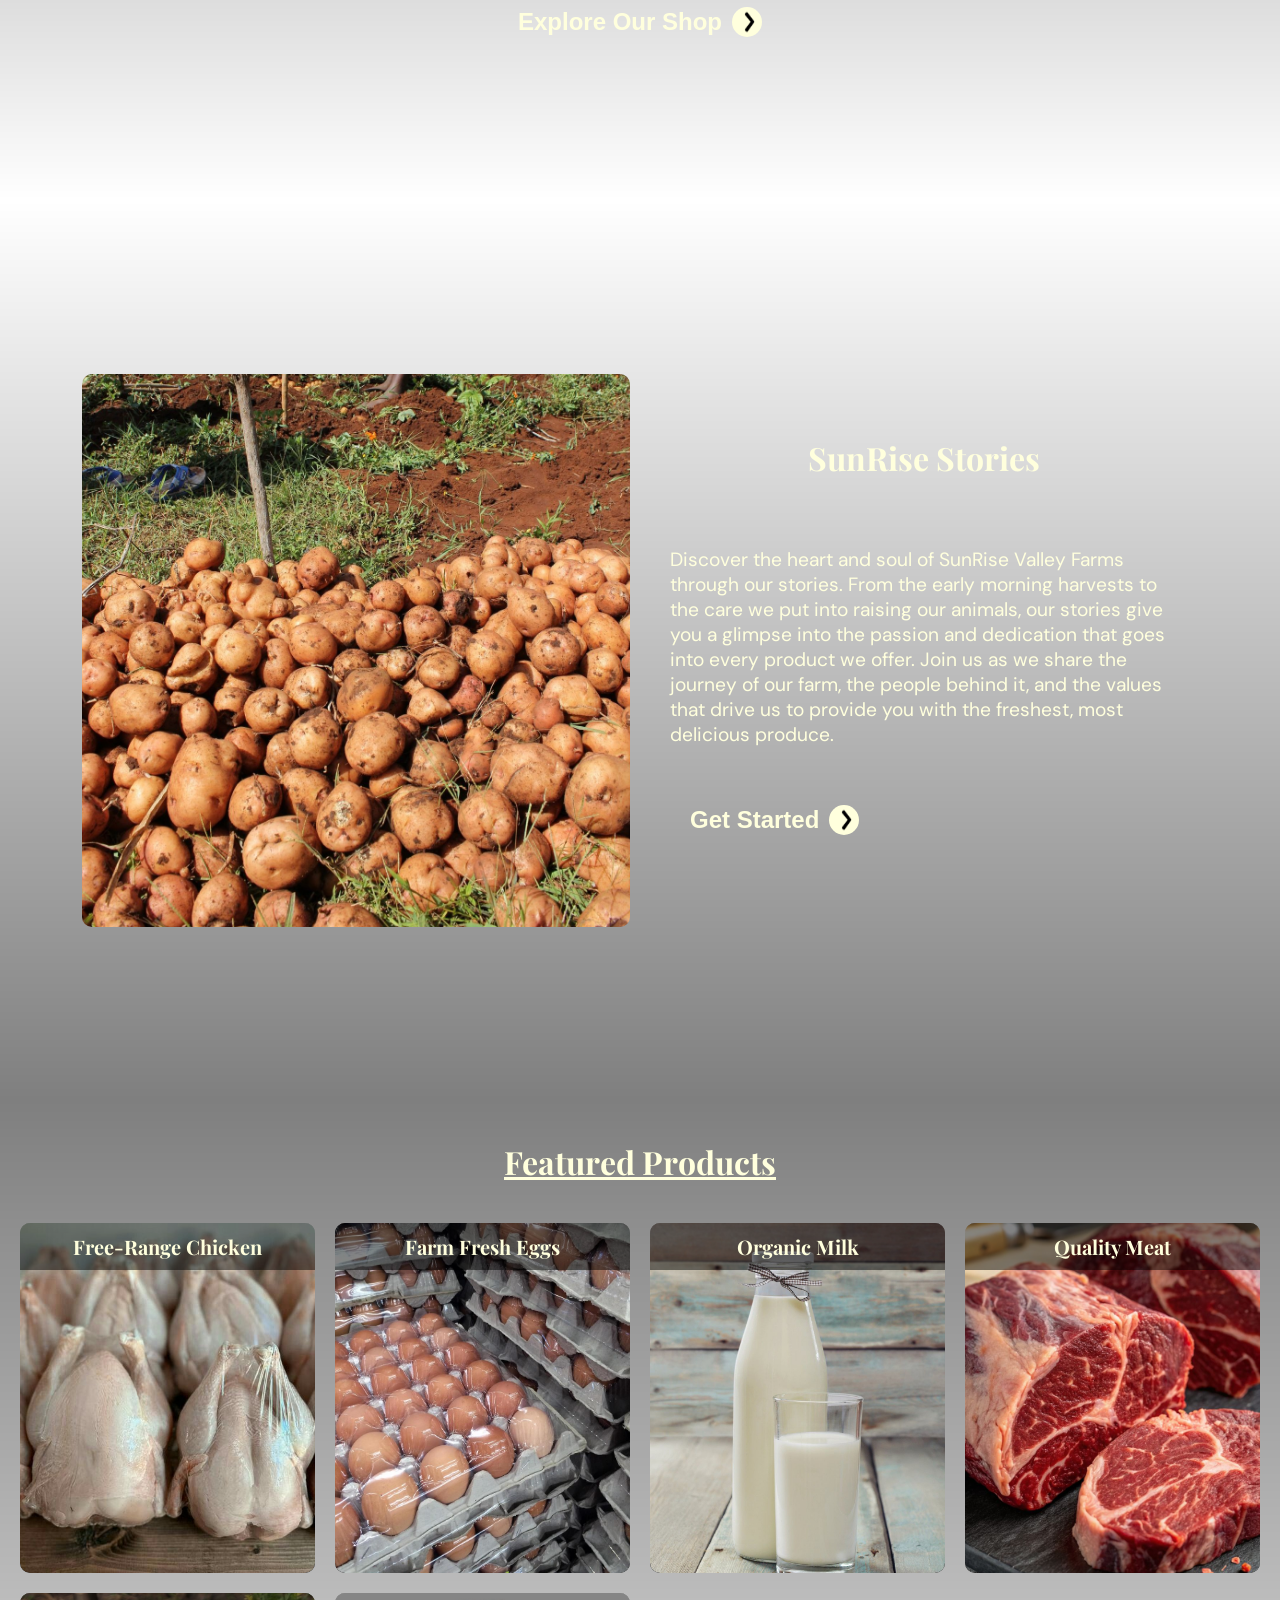
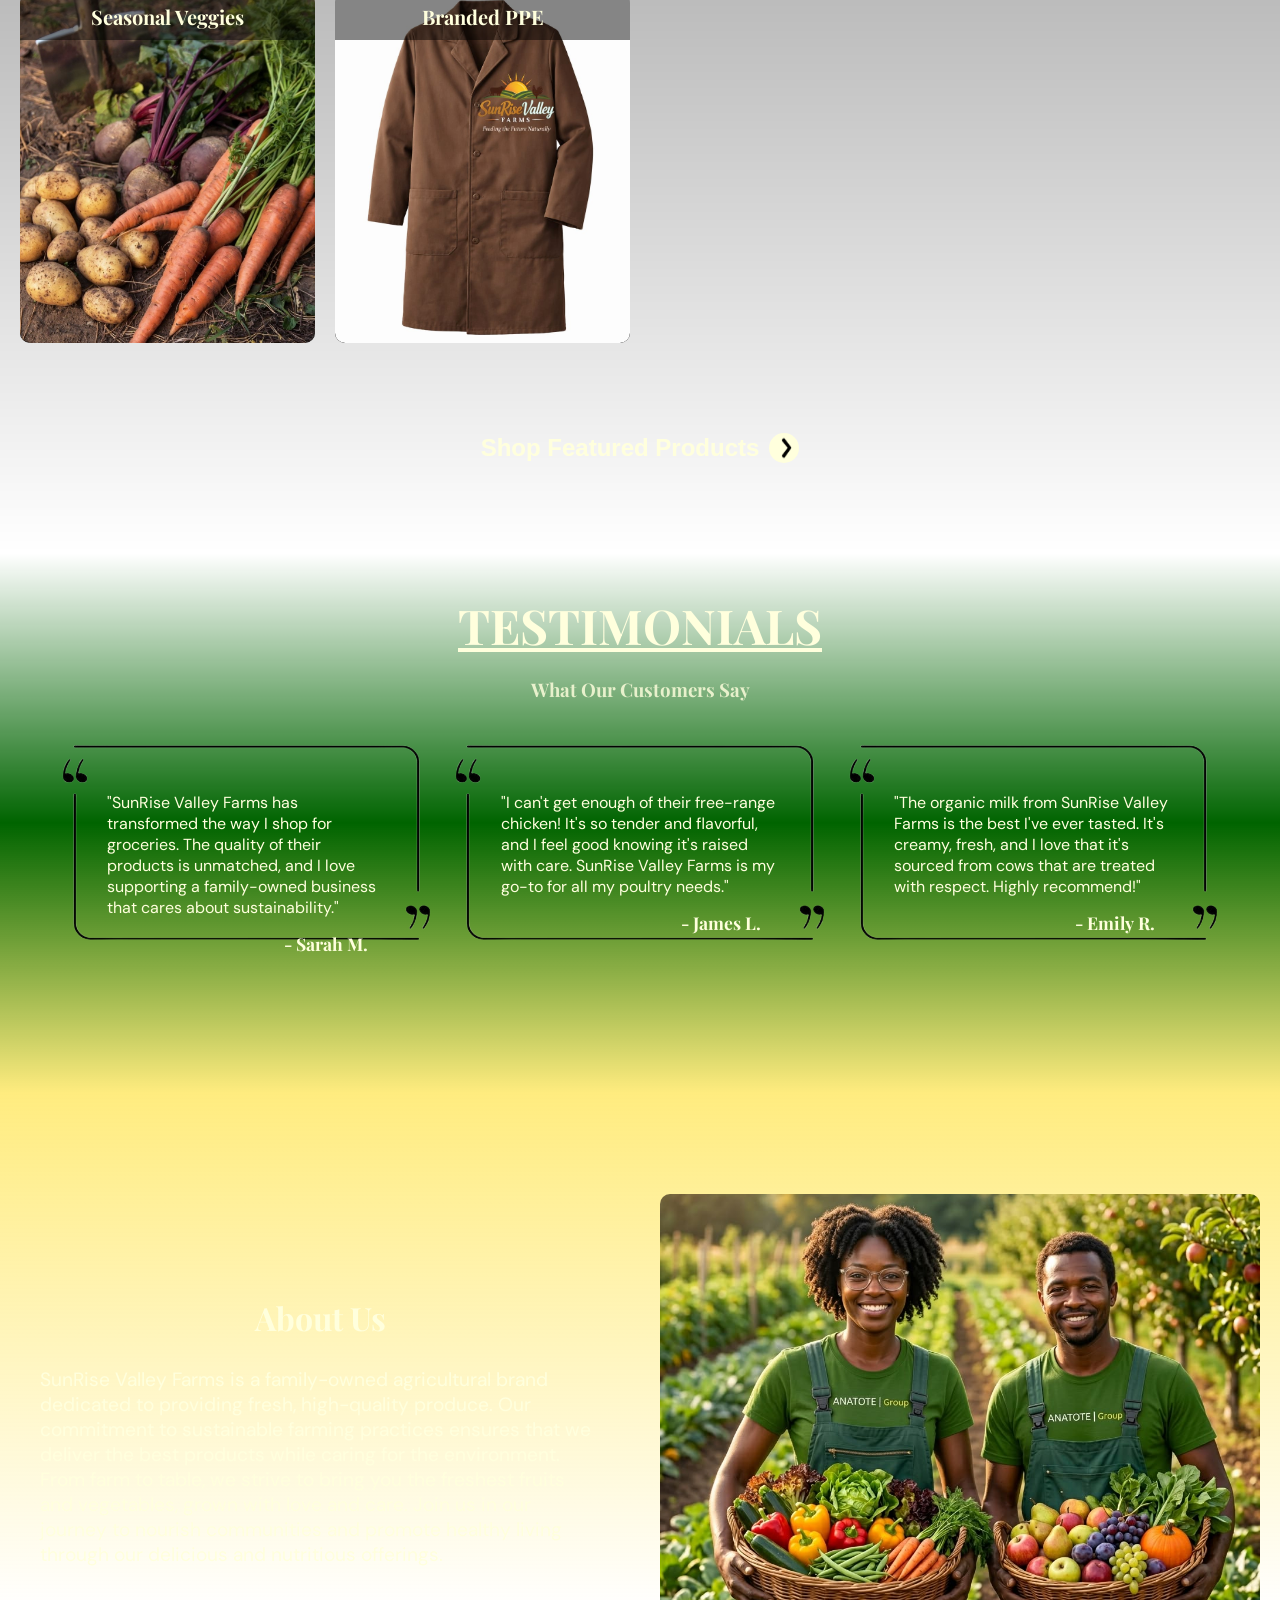
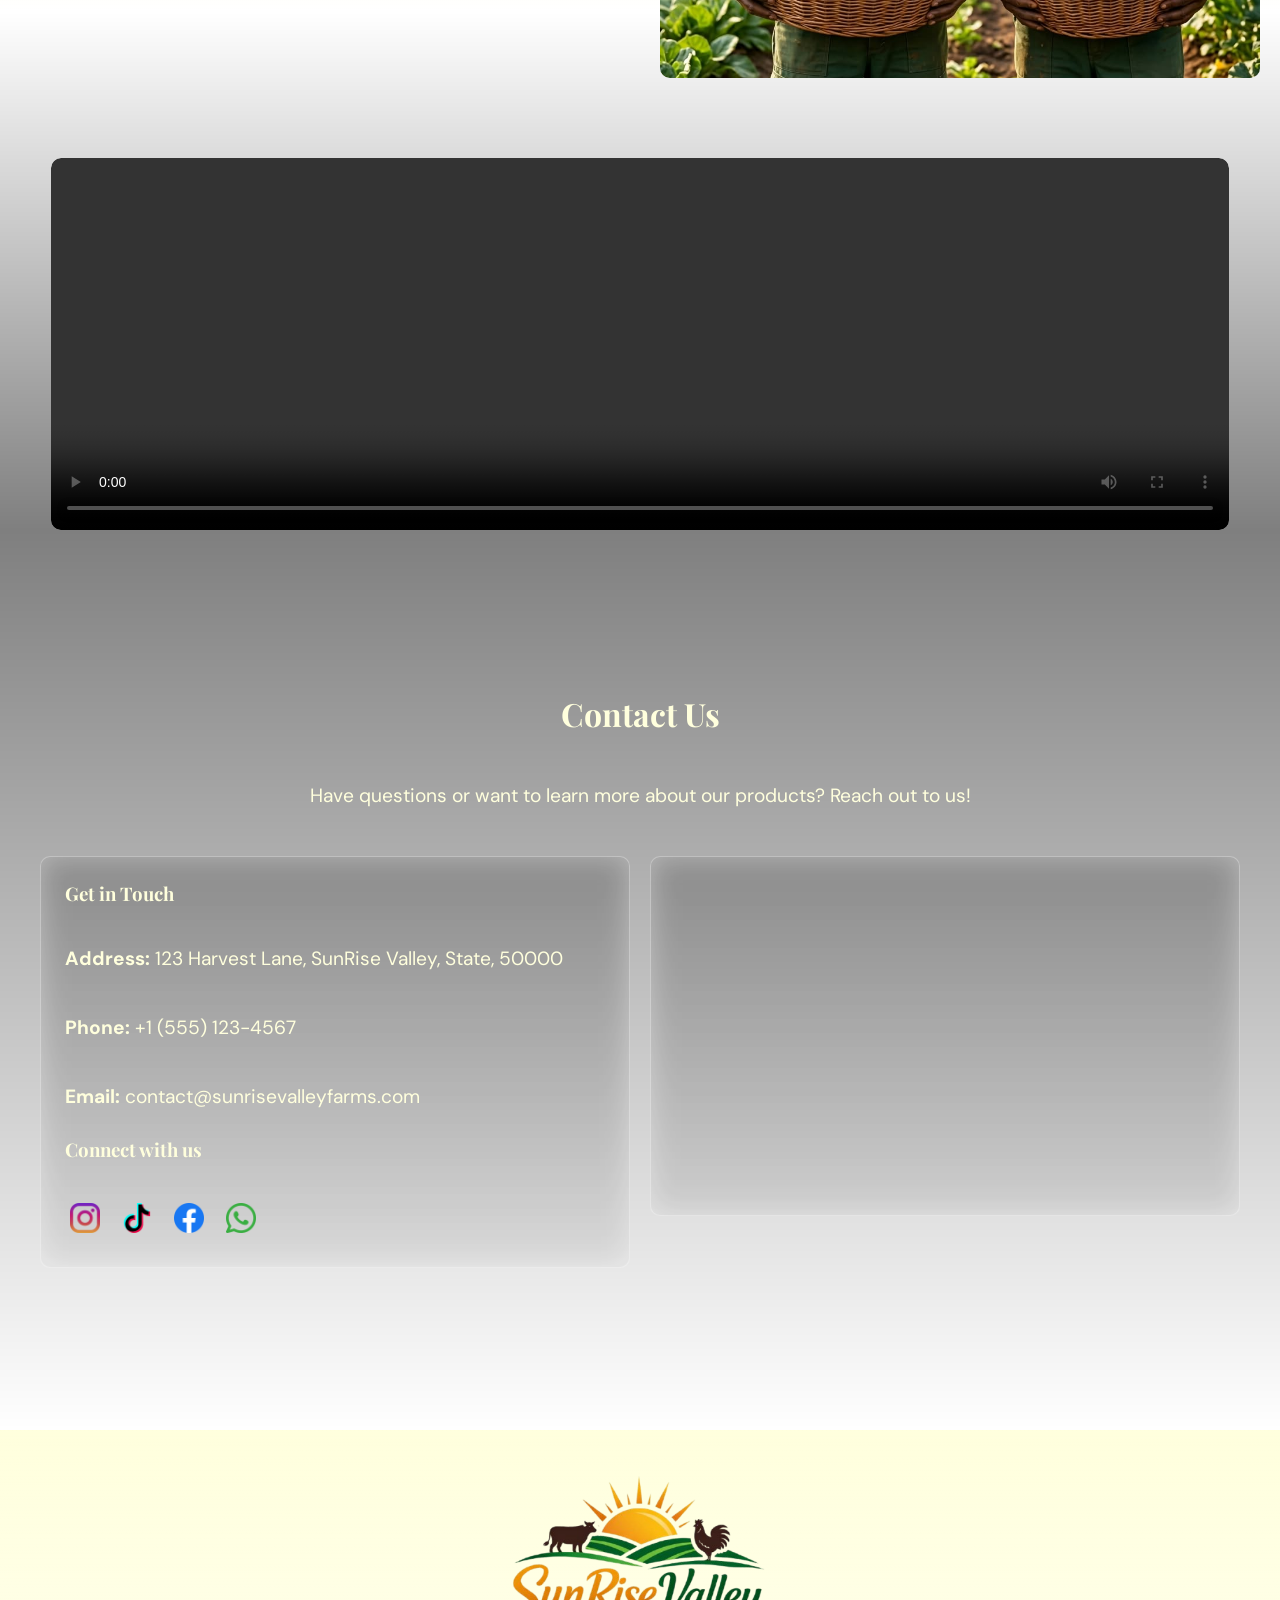
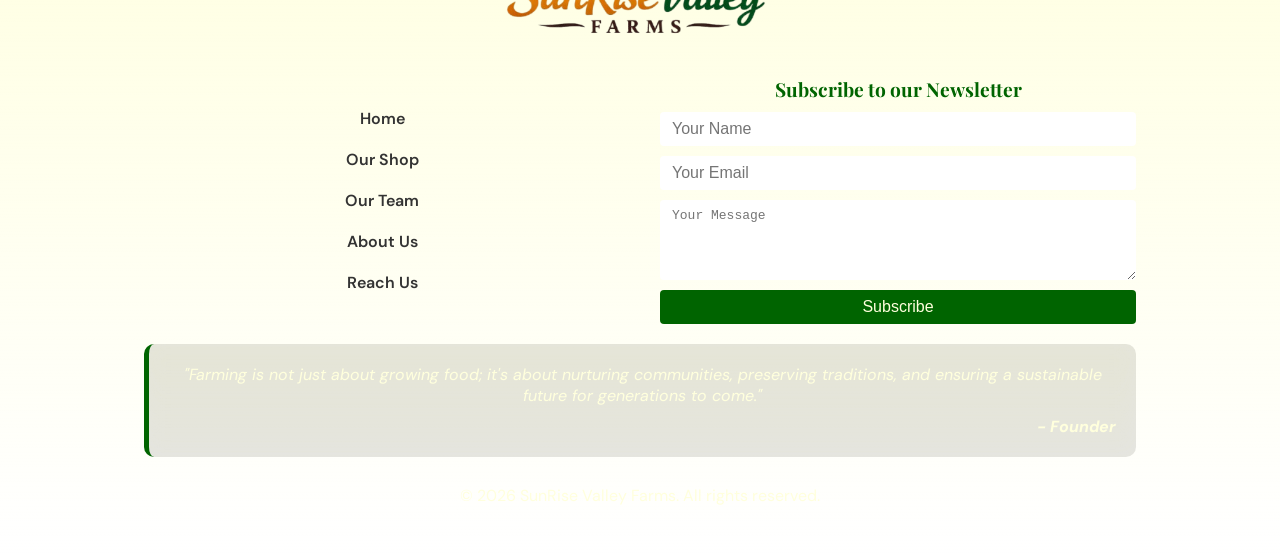
==== commit e874314e: "ergtrt" ====
--- a/index.html
+++ b/index.html
@@ -55,7 +55,7 @@
                 <li><a href="meetTeam.html">Our Team</a></li>
                 <li><a href="#about">About Us</a></li>
                 <li><a href="#contact">Reach Us</a></li>
-                <li><a href="meetTeam.html">Apply for Jobs</a></li>
+                <li><a href="career.html">Apply for Jobs</a></li>
             </ul>
             <button onclick="showDiv('registerWrapper')" class="loginBtn">Sign Up</button>
         </div>
--- a/mainStyles.css
+++ b/mainStyles.css
@@ -1090,16 +1090,17 @@
 }
 .panel{
   max-width:420px; 
-  margin: 100px auto; 
-  background: rgba(255,255,255,0.08); 
+  margin: 0 10px; 
+  background: #006400; 
   backdrop-filter: blur(12px); 
   border:1px solid rgba(255,255,255,0.25); 
   border-radius:12px; 
   padding:24px;
   opacity: 0;
-  position: absolute;
-  top: 50%; 
-  left: 50%;
+  position: fixed;
+  top: 10%; 
+  left: 0;
+  right: 0;
   transform: scale(0.2); 
    transition: opacity 1s ease, transform 1s ease;
   pointer-events: none; /* prevent clicks when hidden */
@@ -1108,7 +1109,7 @@
   opacity: 1;
   transform: scale(1); /* resurface to full size */
   pointer-events: auto;
-  z-index: 1;
+  z-index: 100;
 }
 
 h1{
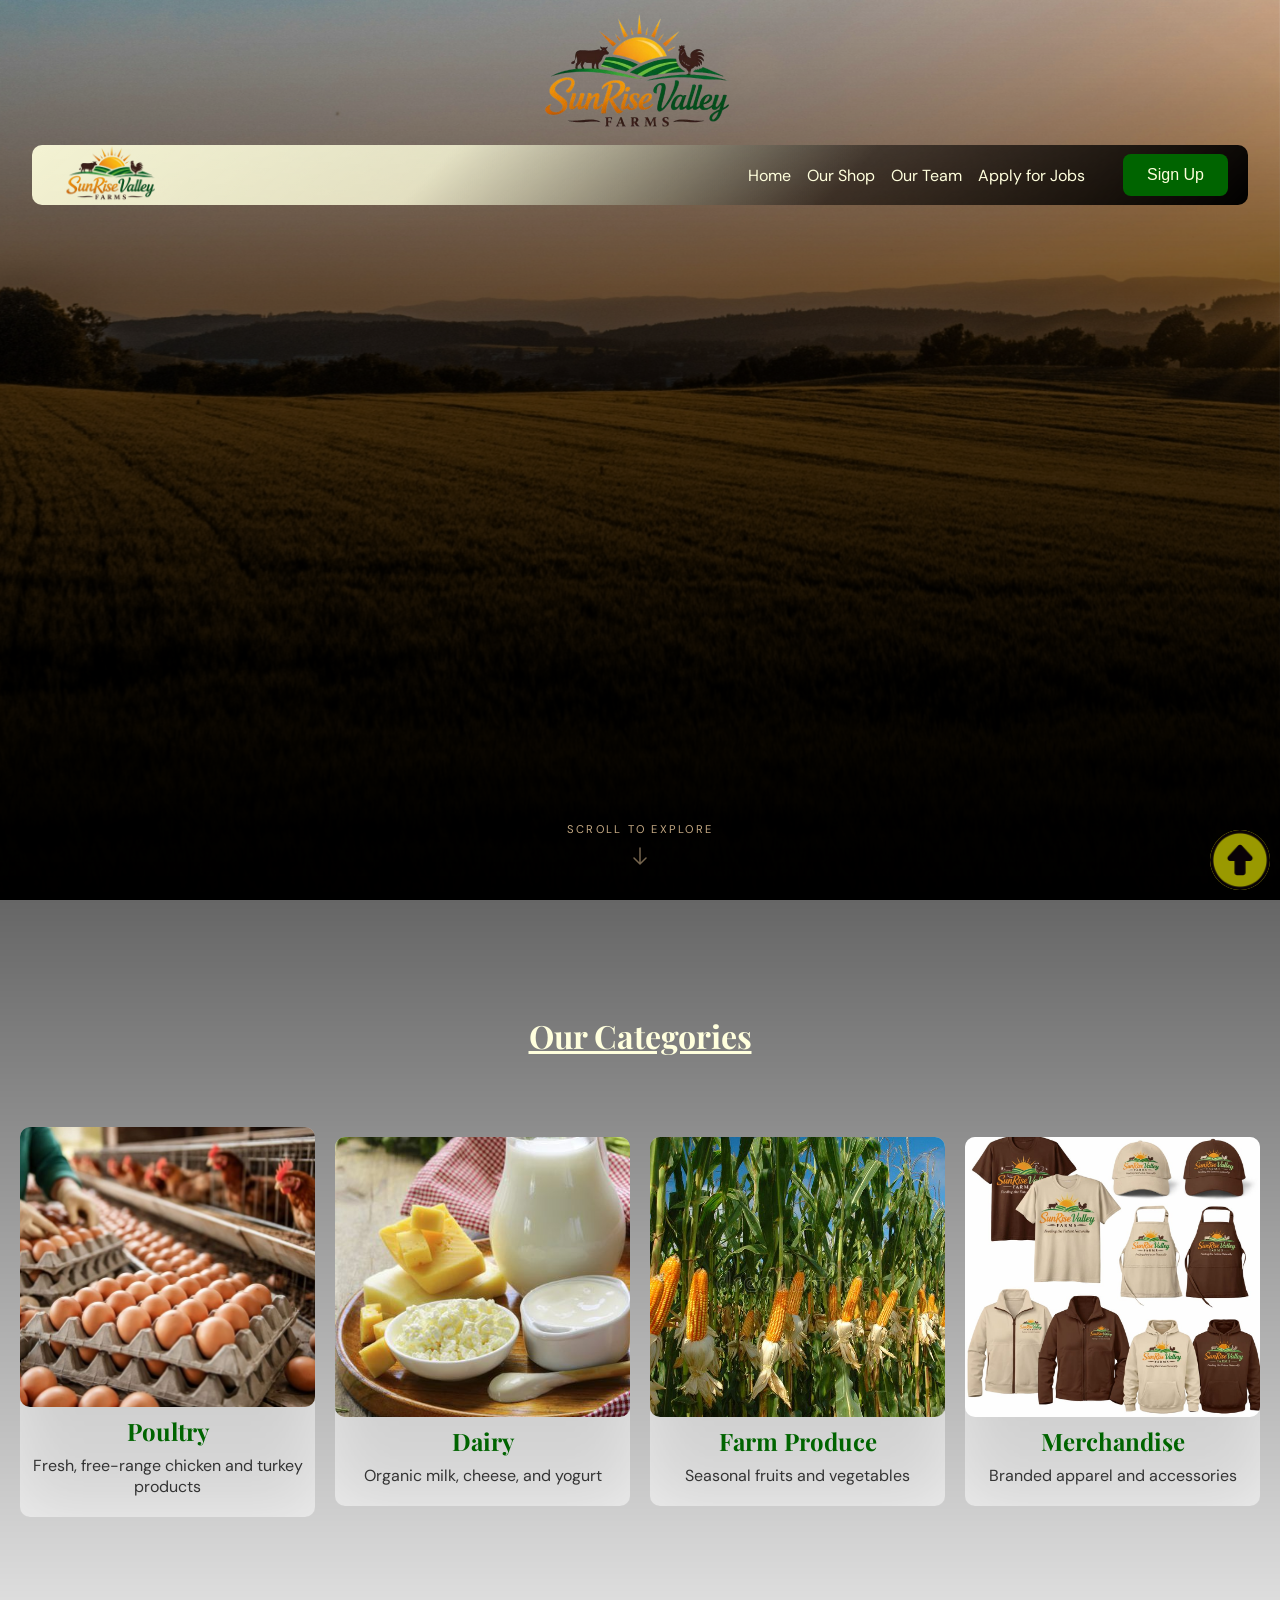
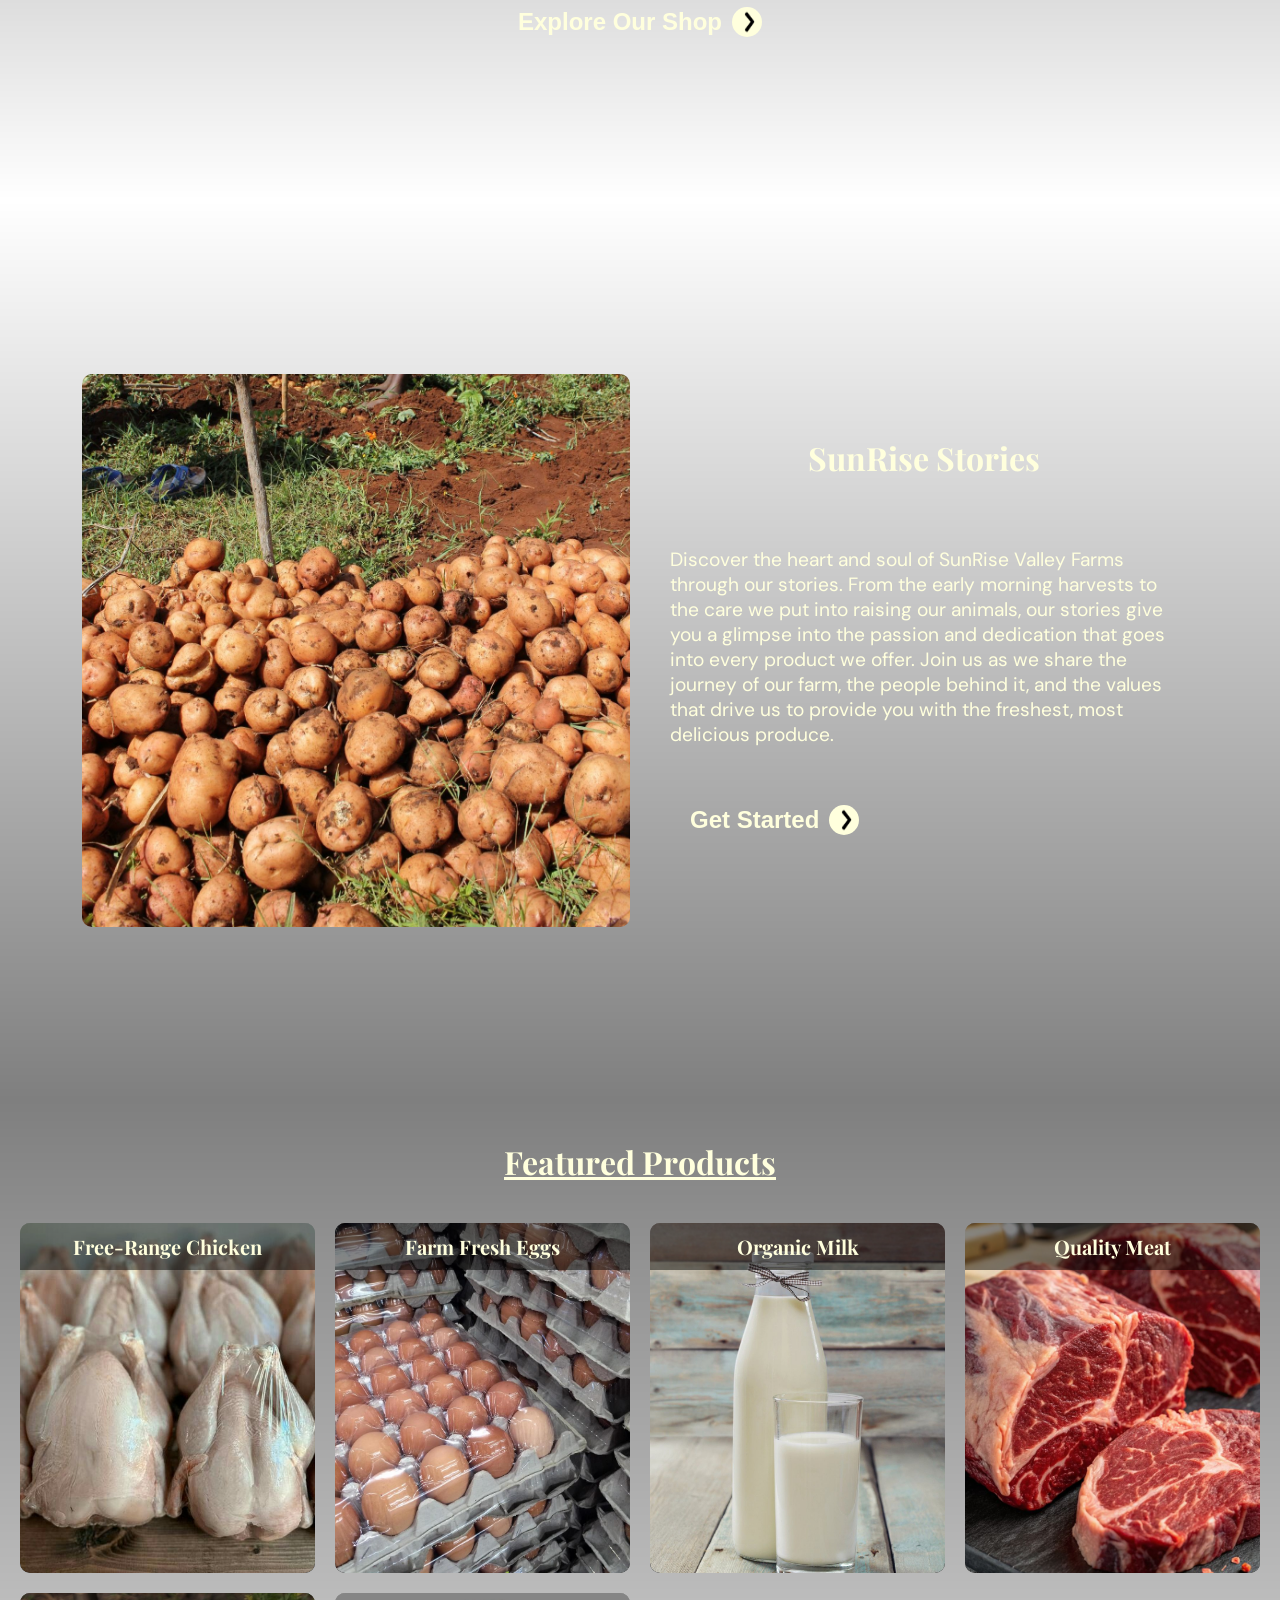
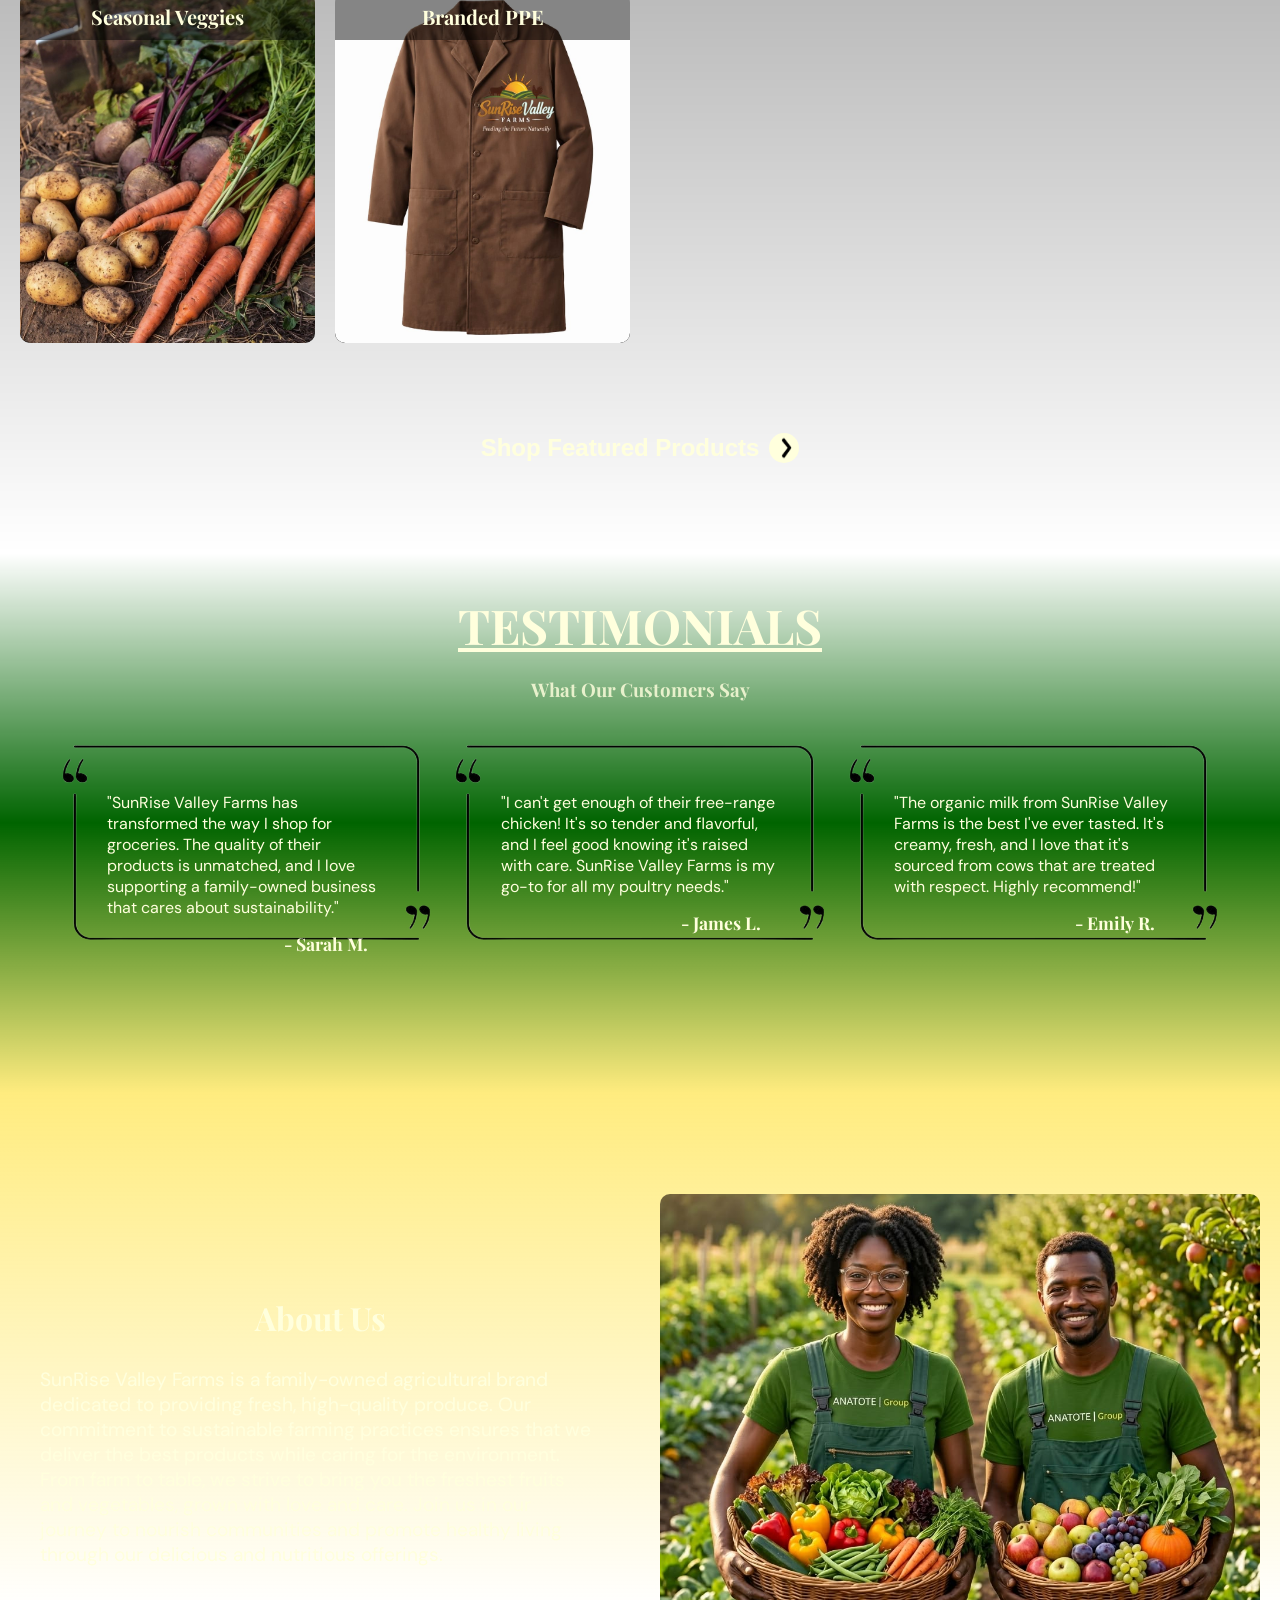
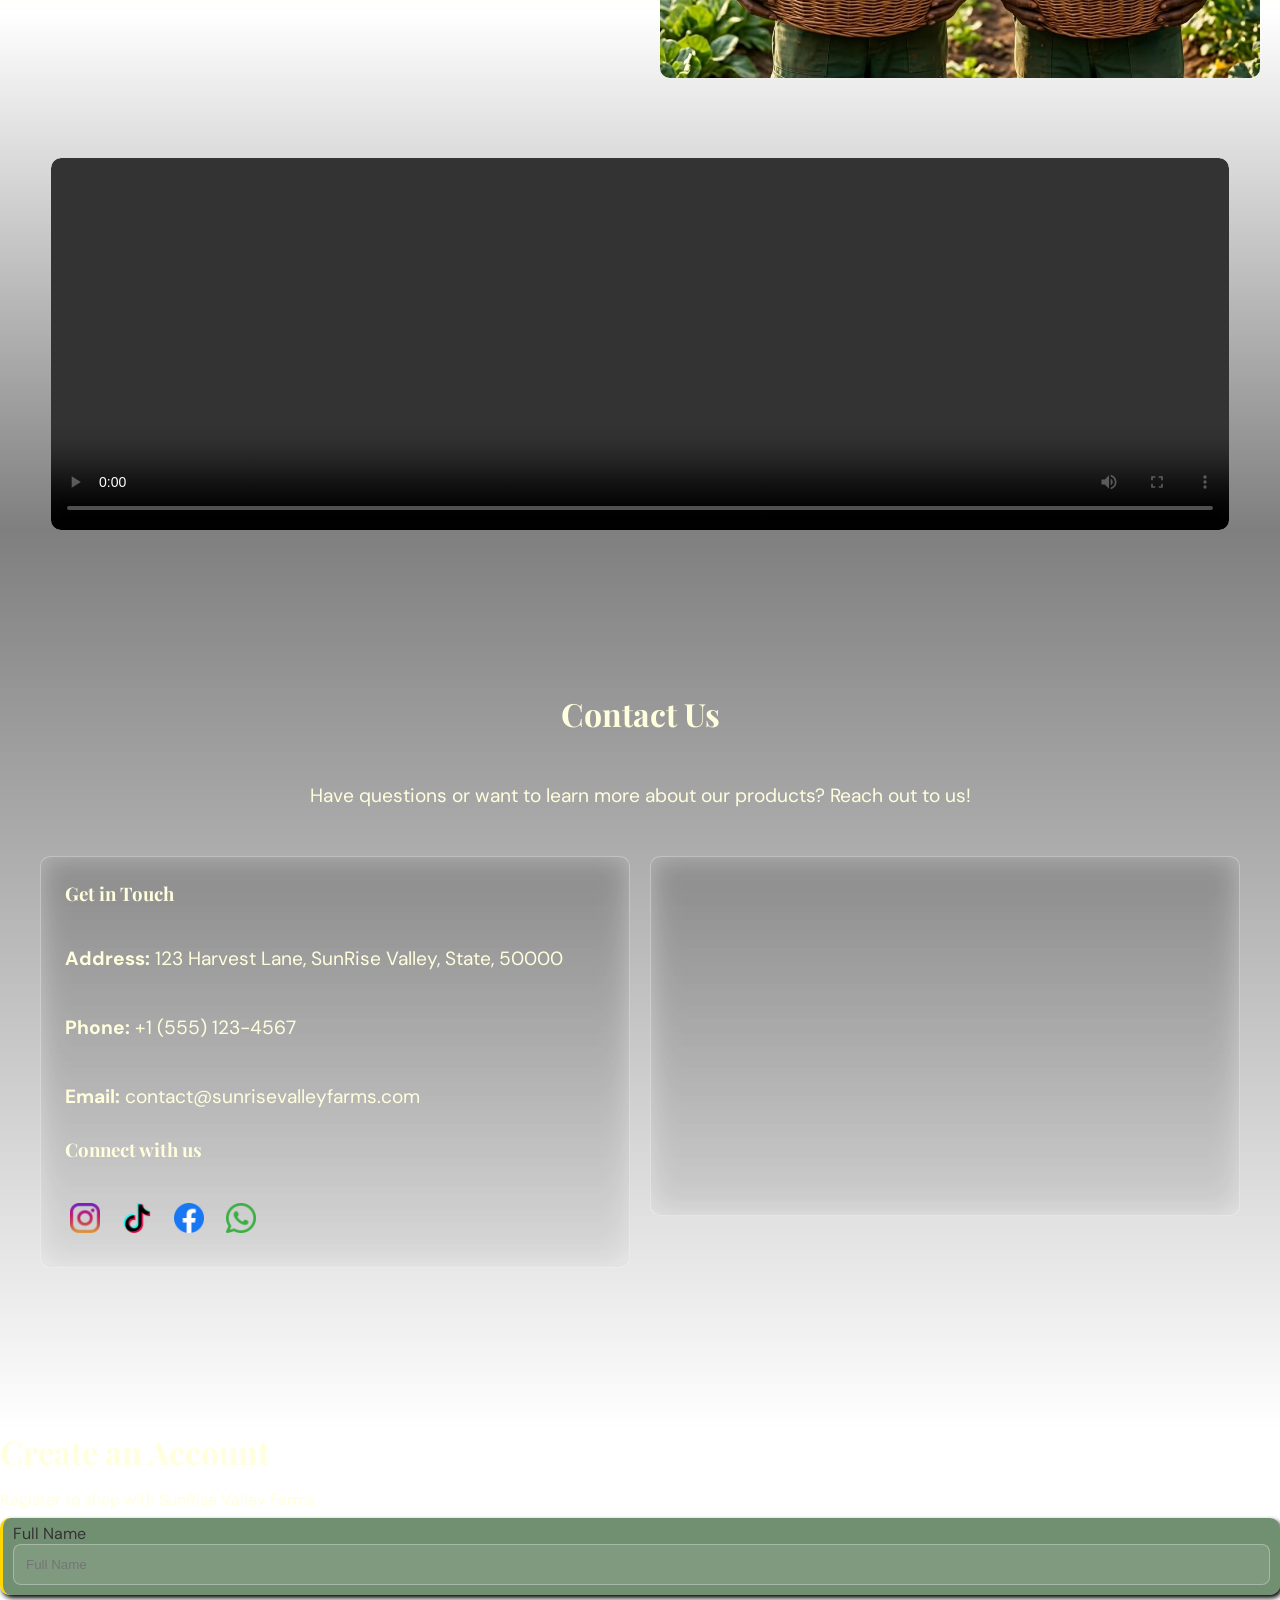
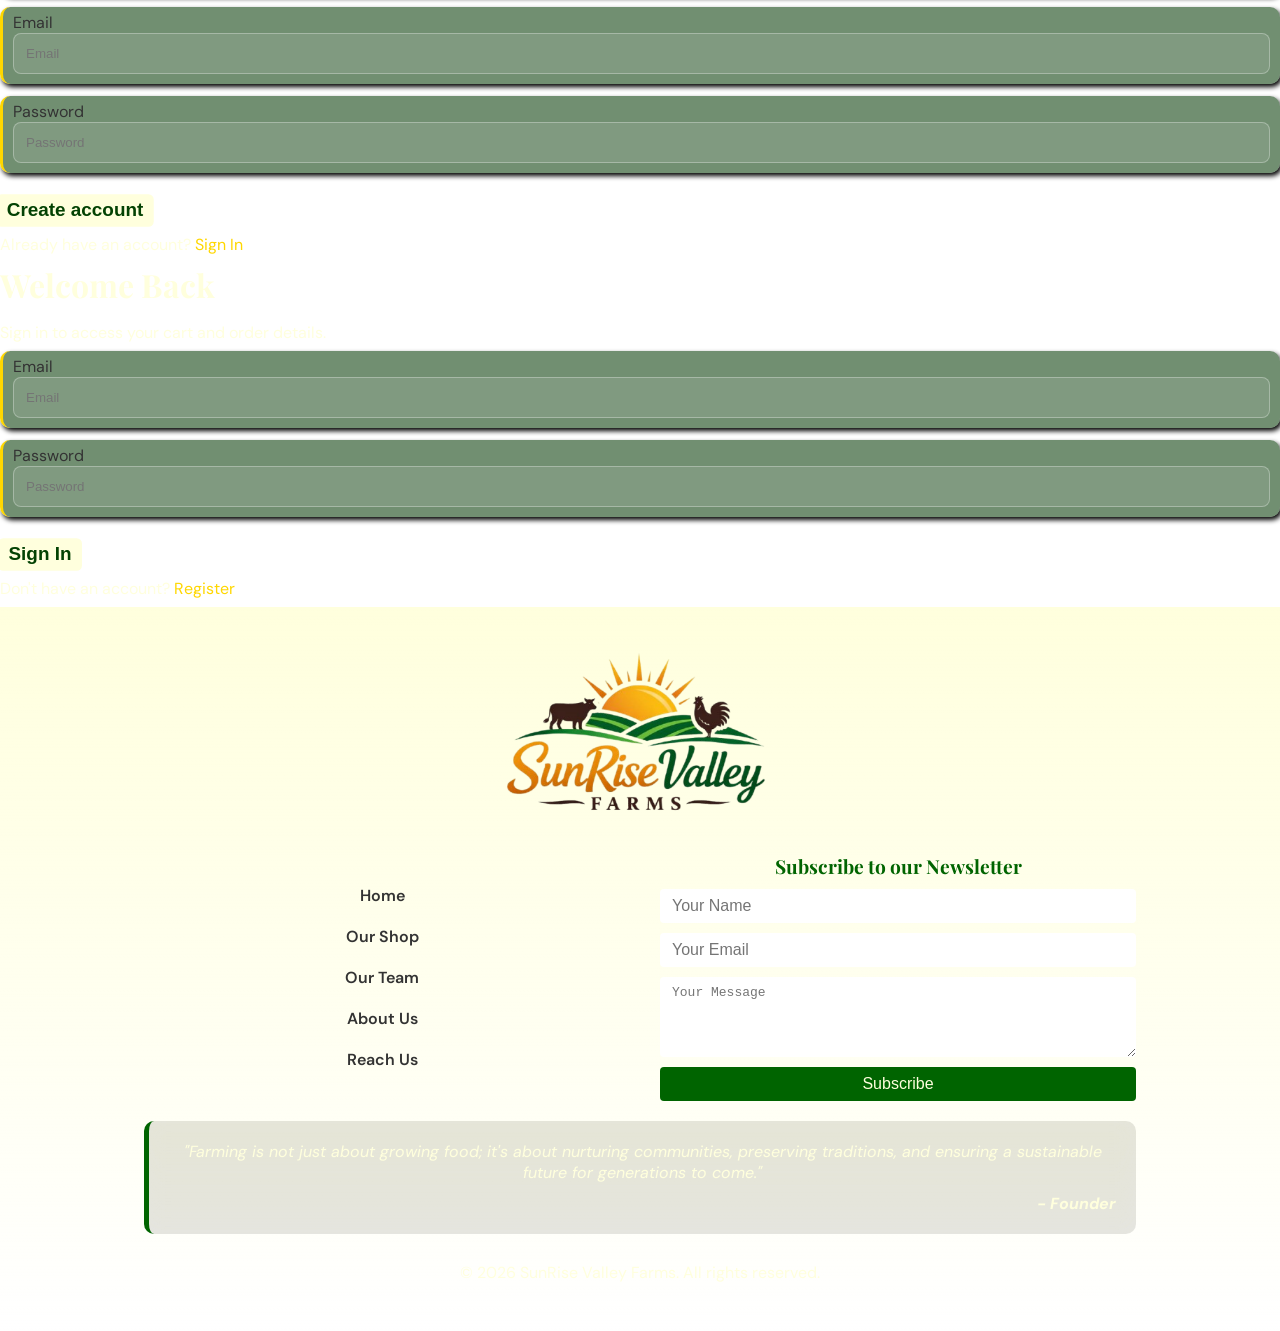
==== commit 562c7e6e: "asas" ====
--- a/index.html
+++ b/index.html
@@ -325,10 +325,11 @@
             </div>
         </section>
 
-<!-- LOGIN AND REGISTER -->
-
-<!-- regiter - Create an account -->
-    <div class="authWrapper panel" id="registerWrapper">
+  <!-- LOGIN AND REGISTER -->
+
+        <div class="signWrapper">
+            <!-- regiter - Create an account -->
+    <div class="authWrapper formPanel" id="registerWrapper">
       <h1>Create an Account</h1>
     <p>Register to shop with SunRise Valley Farms.</p>
     <form id="registerForm">
@@ -350,7 +351,7 @@
     </div>
 
 <!-- login - Welcome Back -->
-    <div class="authWrapper panel" id="loginWrapper">
+    <div class="authWrapper formPanel" id="loginWrapper">
       <h1>Welcome Back</h1>
     <p>Sign in to access your cart and order details.</p>
     <form id="loginForm">
@@ -367,6 +368,7 @@
     </form>
     <p>Don't have an account?<span onclick="switchDiv('registerWrapper')"> Register</span></p>
     </div>
+        </div>
     
     </main>
 
--- a/mainStyles.css
+++ b/mainStyles.css
@@ -1089,13 +1089,14 @@
     background: none;
 }
 .panel{
+    height: fit-content;
   max-width:420px; 
   margin: 0 10px; 
   background: #006400; 
   backdrop-filter: blur(12px); 
   border:1px solid rgba(255,255,255,0.25); 
   border-radius:12px; 
-  padding:24px;
+  padding:0 24px;
   opacity: 0;
   position: fixed;
   top: 10%; 
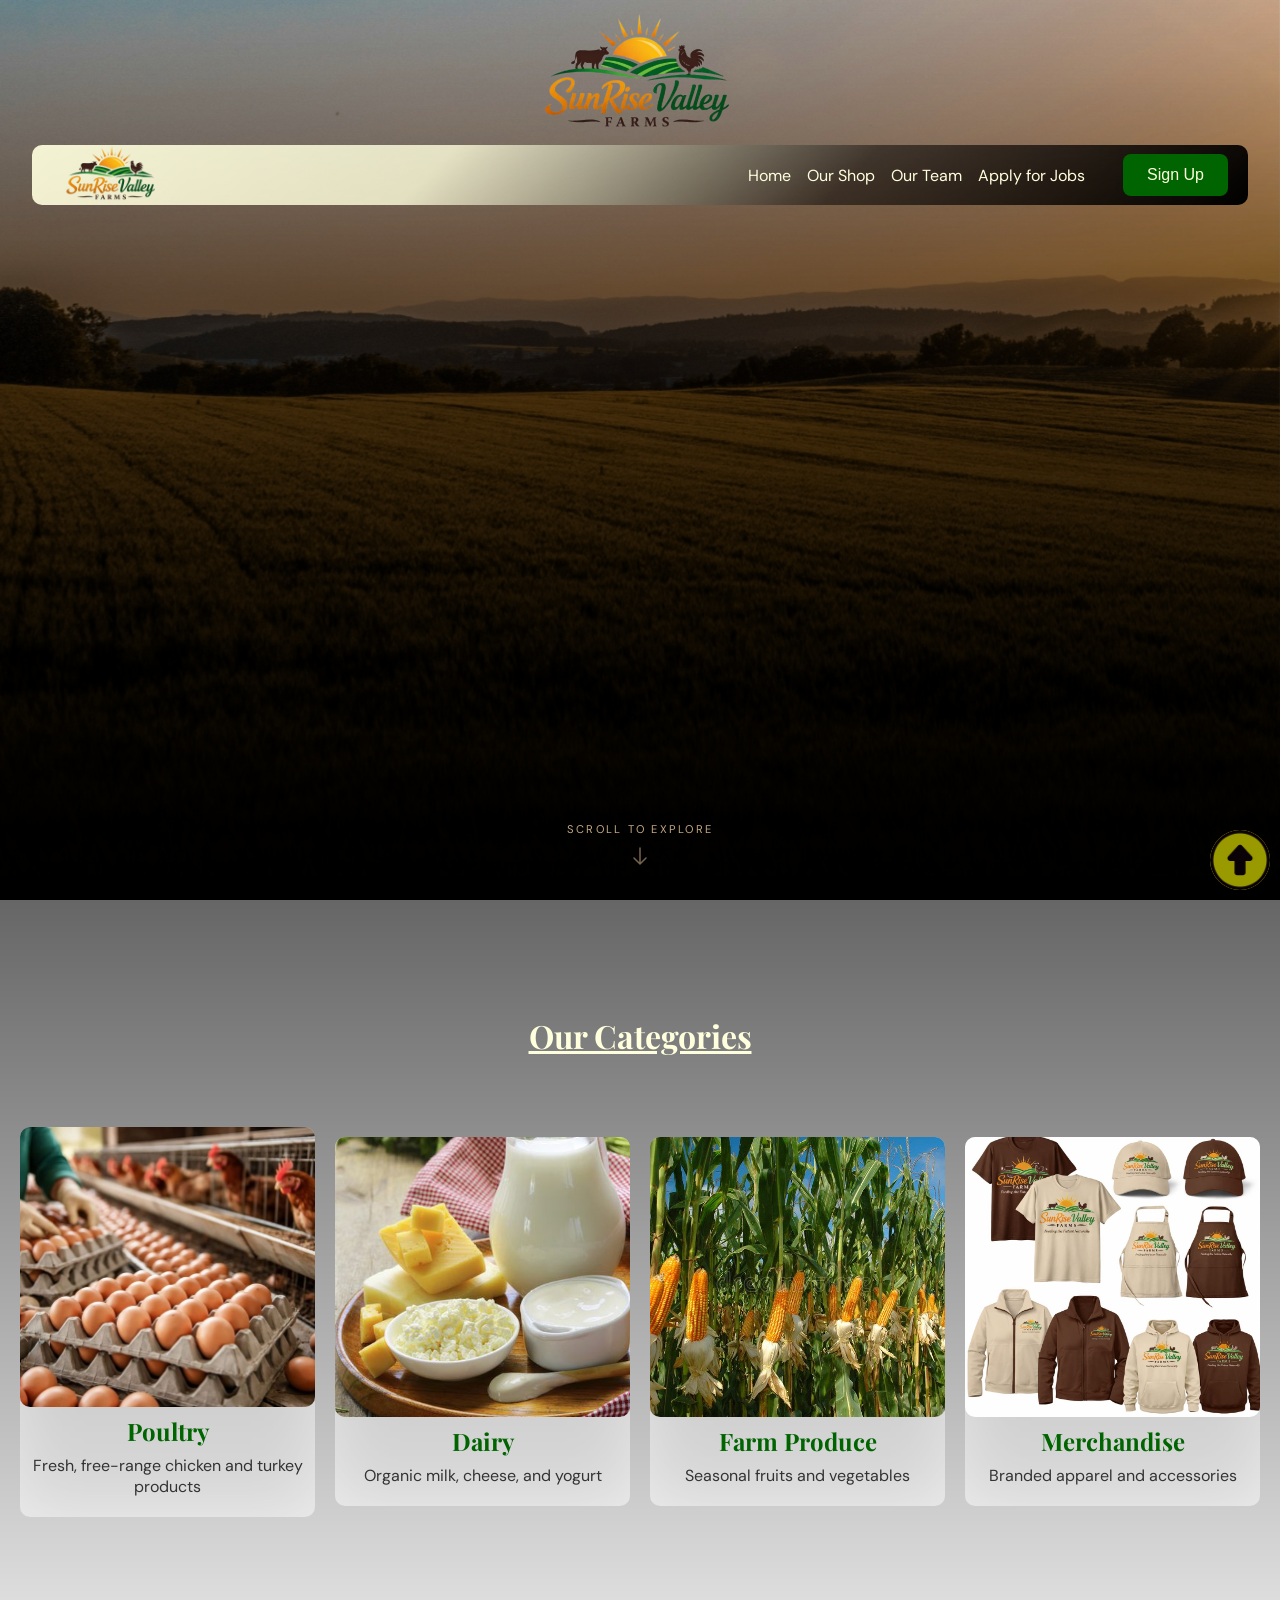
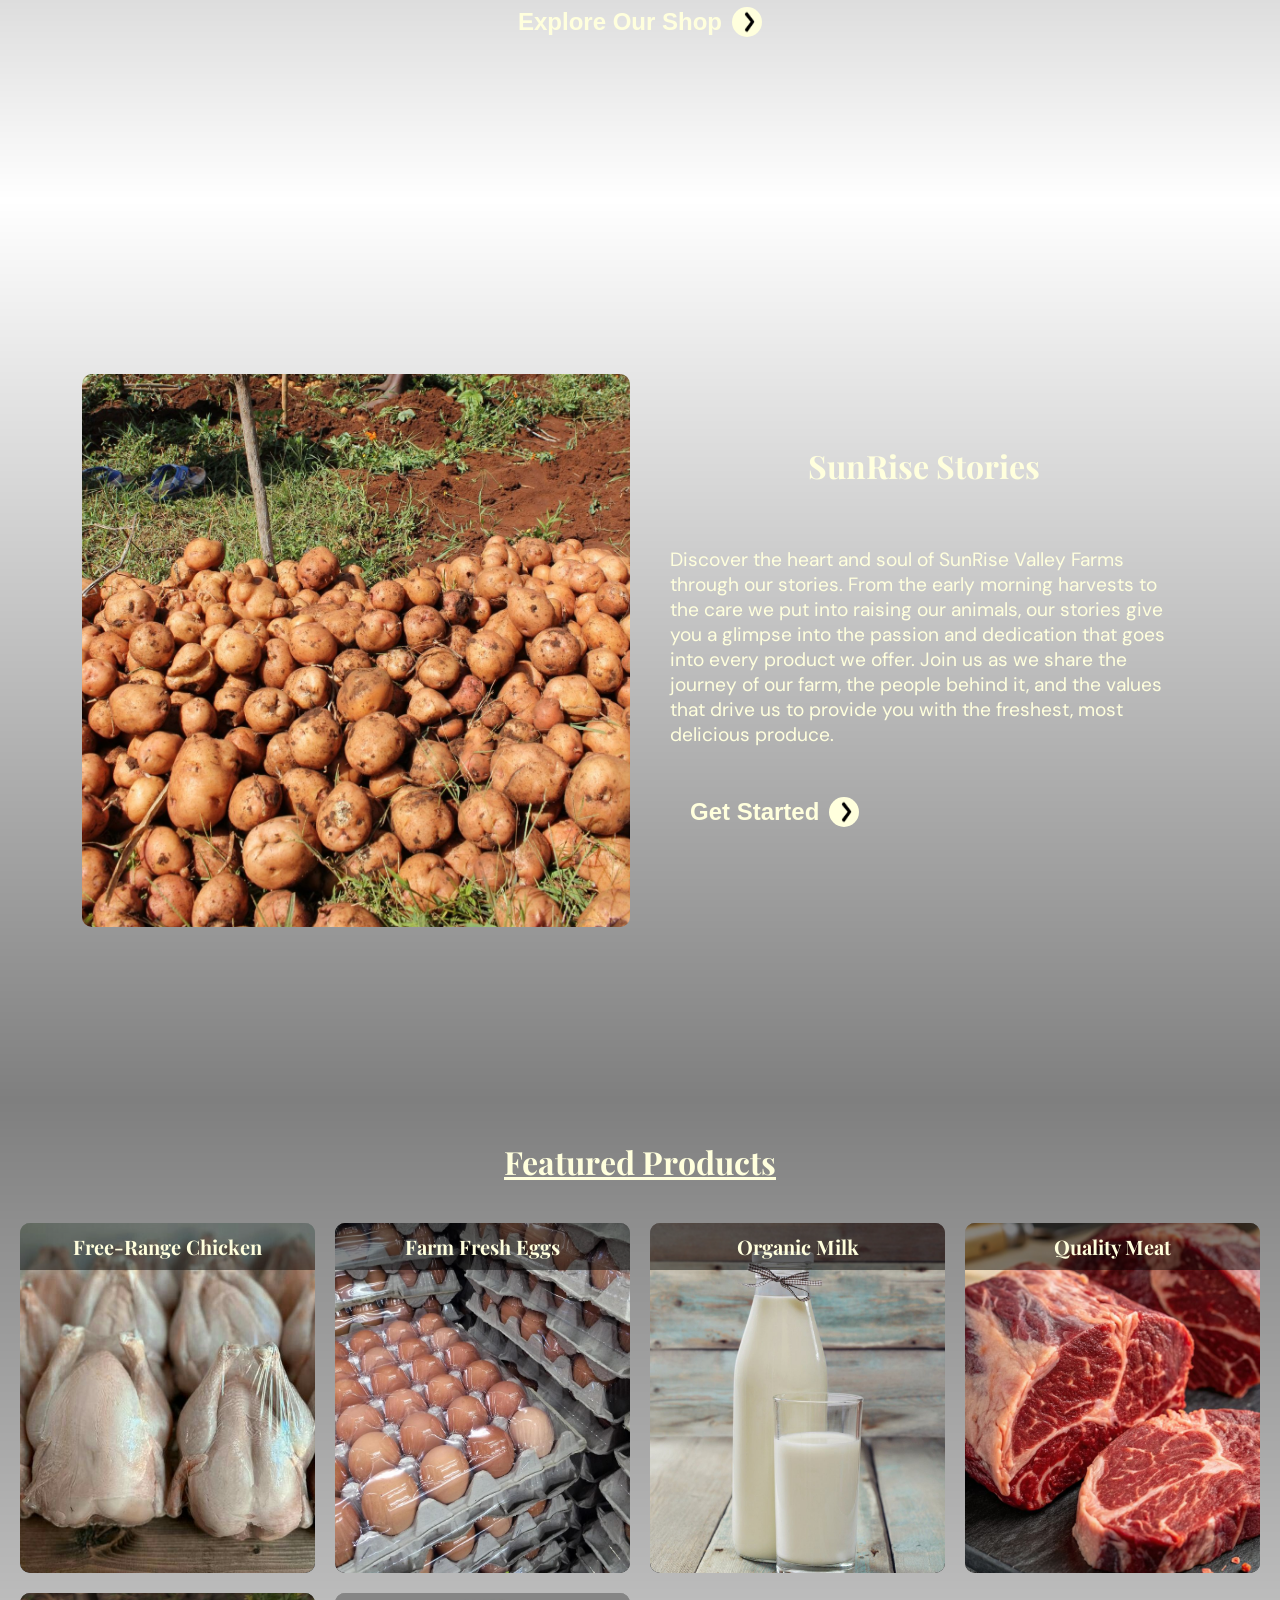
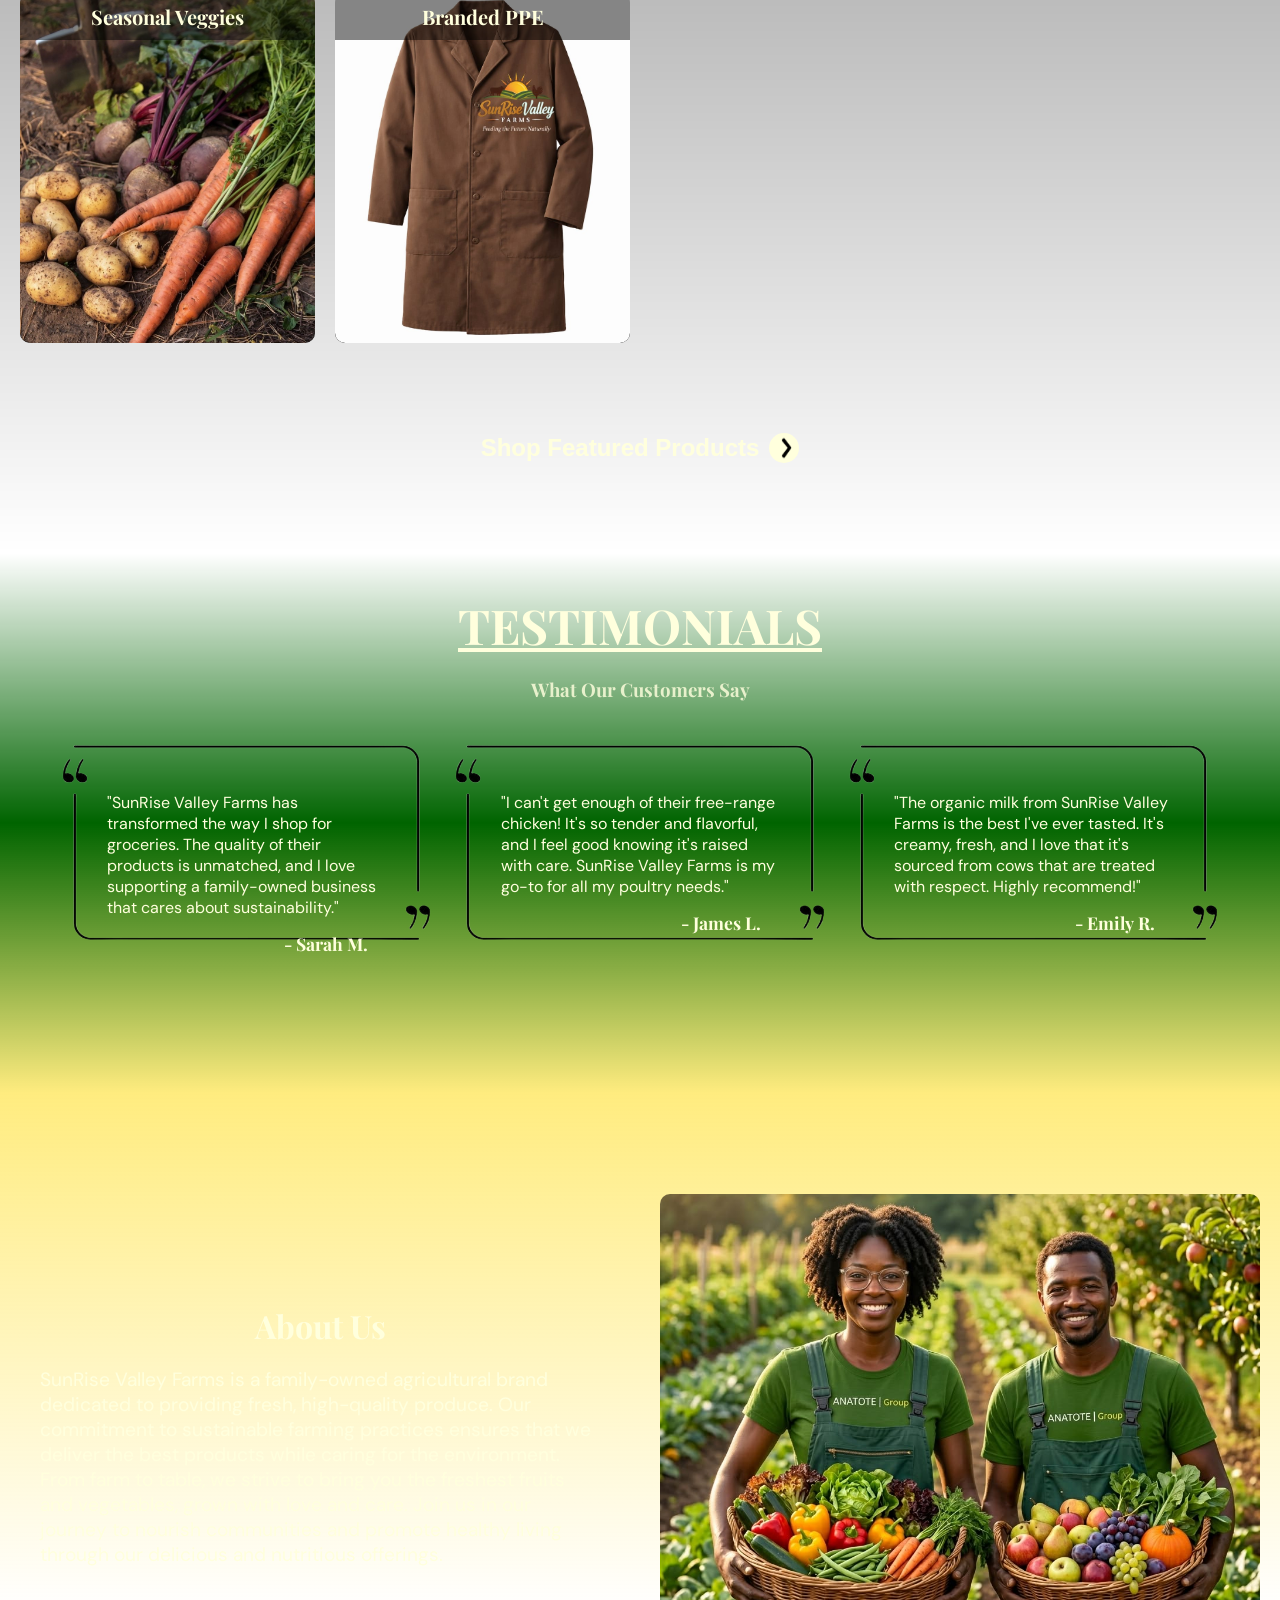
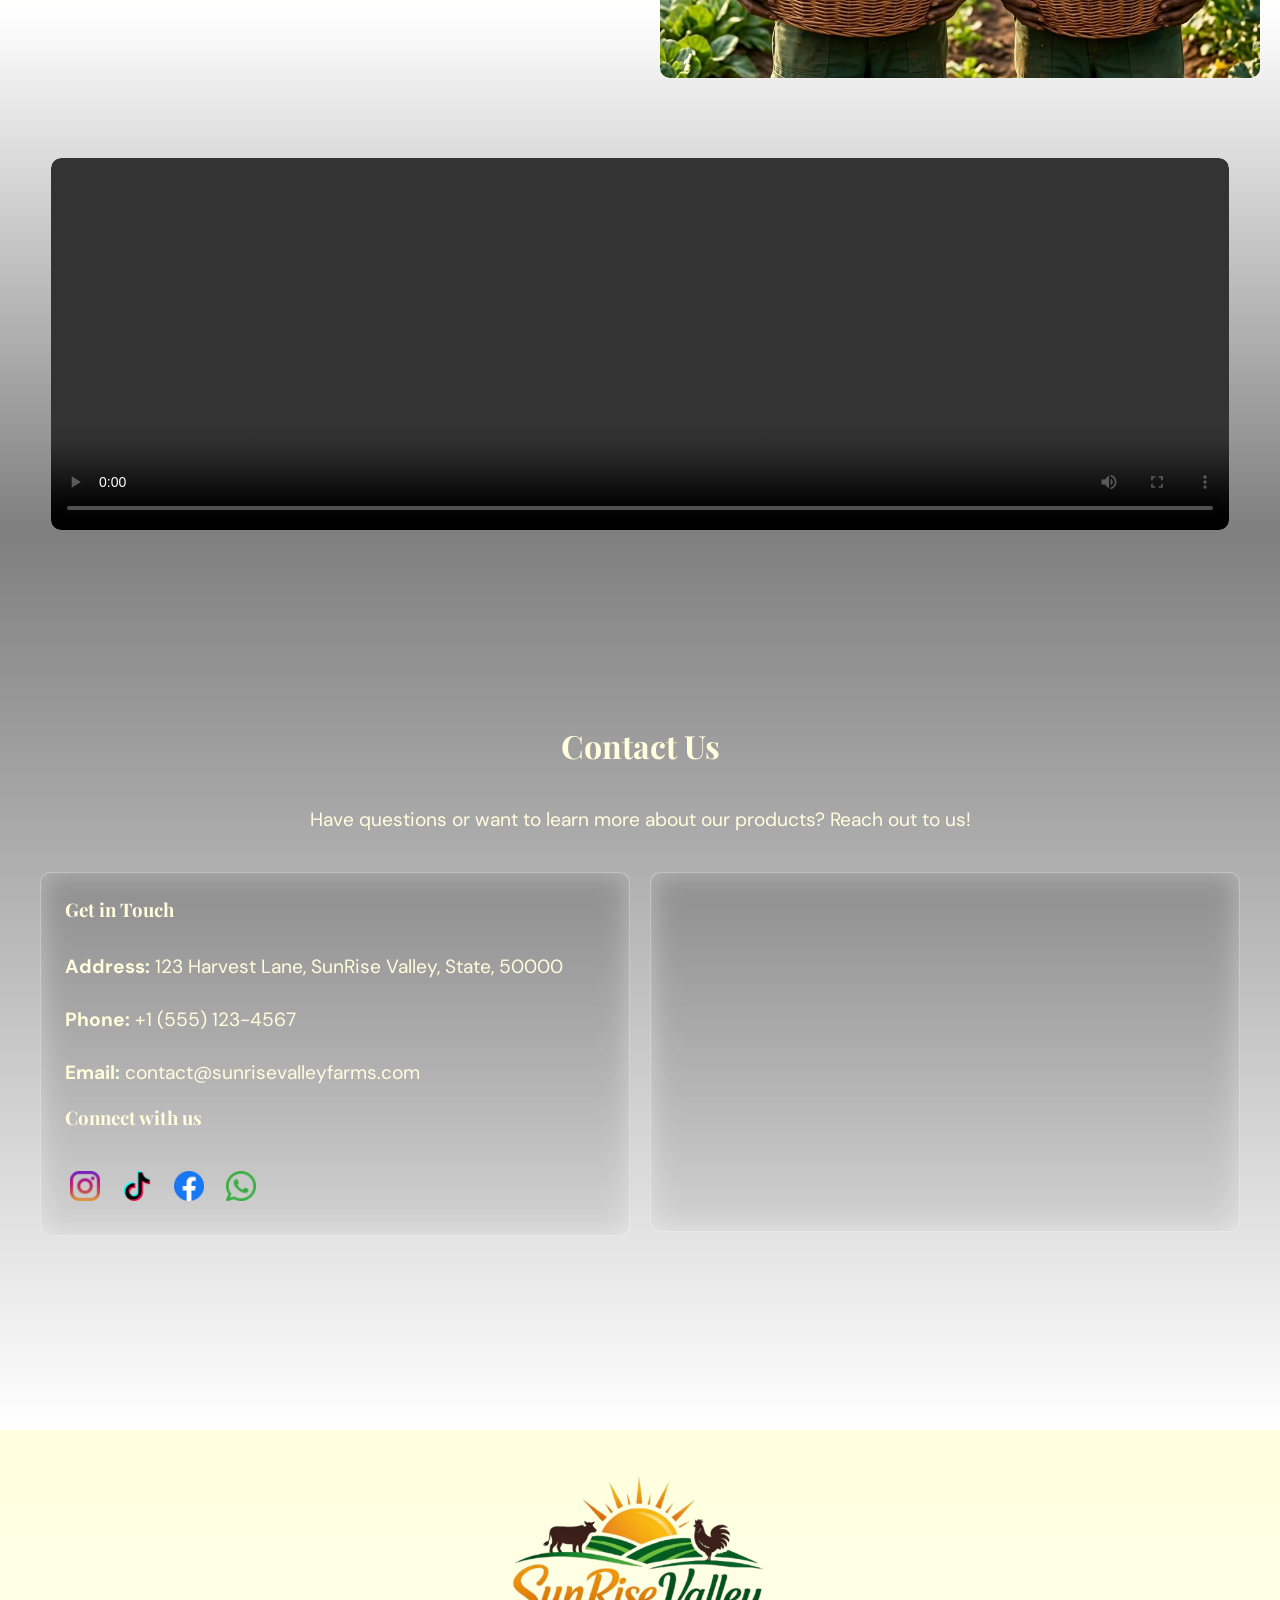
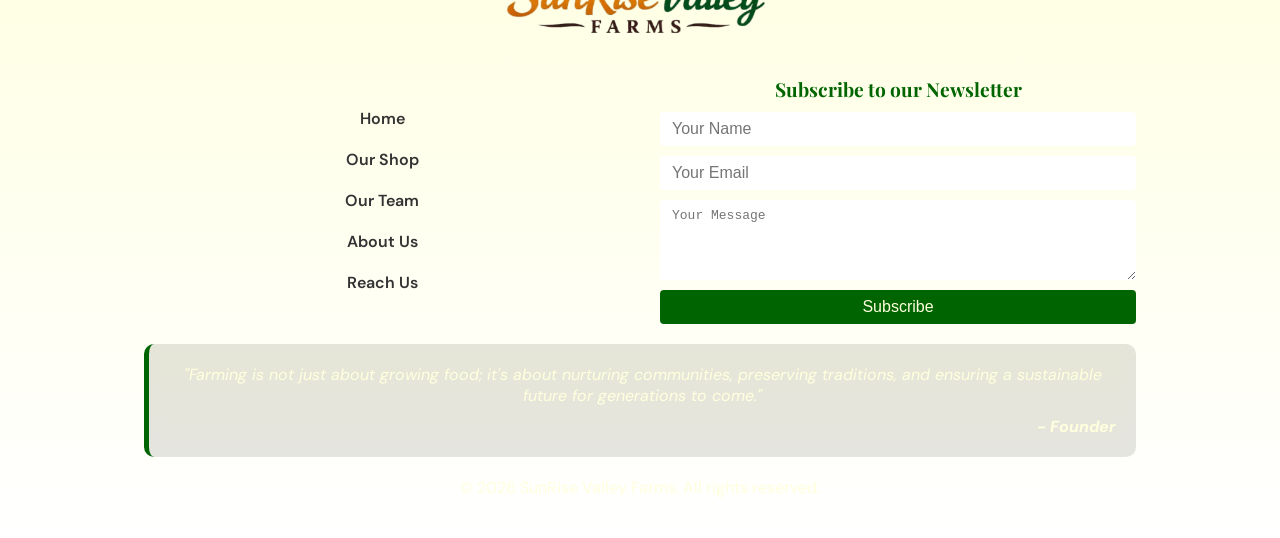
==== commit c422b6be: "wq" ====
--- a/index.html
+++ b/index.html
@@ -330,6 +330,7 @@
         <div class="signWrapper">
             <!-- regiter - Create an account -->
     <div class="authWrapper formPanel" id="registerWrapper">
+        <img src="logout.png" alt="log out icon" class="closeBtn" onclick="hideDiv('registerWrapper')">
       <h1>Create an Account</h1>
     <p>Register to shop with SunRise Valley Farms.</p>
     <form id="registerForm">
@@ -352,6 +353,7 @@
 
 <!-- login - Welcome Back -->
     <div class="authWrapper formPanel" id="loginWrapper">
+        <img src="logout.png" alt="log out icon" class="closeBtn" onclick="hideDiv('loginWrapper')">
       <h1>Welcome Back</h1>
     <p>Sign in to access your cart and order details.</p>
     <form id="loginForm">
--- a/mainStyles.css
+++ b/mainStyles.css
@@ -1088,7 +1088,7 @@
     align-items: center;
     background: none;
 }
-.panel{
+.formPanel{
     height: fit-content;
   max-width:420px; 
   margin: 0 10px; 
@@ -1099,21 +1099,34 @@
   padding:0 24px;
   opacity: 0;
   position: fixed;
-  top: 10%; 
-  left: 0;
-  right: 0;
+  top: 100px;
+  right: 10px;
   transform: scale(0.2); 
-   transition: opacity 1s ease, transform 1s ease;
+   transition: opacity 1s ease, transform 1s ease, z-index 0s ease 1s; /* delay z-index change until after animation */
   pointer-events: none; /* prevent clicks when hidden */
 }
-.panel.active {
+.formPanel.active {
   opacity: 1;
   transform: scale(1); /* resurface to full size */
   pointer-events: auto;
   z-index: 100;
 }
-
-h1{
+@media (max-width: 500px) {
+  .formPanel {
+    top: 30px;
+    left: 0;
+    right: 0;
+  }
+}
+.formPanel .closeBtn{
+  position: absolute;
+  top: 10px;
+  right: 10px;
+  background: none;
+  border: none;
+  cursor: pointer;
+}
+.formPanel h1{
   margin-bottom:8px;
   color: #ffd;
 }
@@ -1122,7 +1135,7 @@
   flex-direction:column; 
   gap:12px;
 }
-p{
+.authWrapper p{
   color:#ffd;
   padding: 8px 0;
 }
@@ -1134,6 +1147,7 @@
   box-shadow: 2px 3px 5px black;
   backdrop-filter: blur(30px);
   background: #0036008e;
+  color: #ffd;
   border-left: 3px solid gold;
   transition: transform 0.3s ease;
 }
@@ -1146,6 +1160,7 @@
   border:1px solid rgba(255,255,255,0.3); 
   background: rgba(255,255,255,0.1); 
   color:#fff;
+  outline: none;
 }
 .submitBtn{
     background-color: #ffd;
